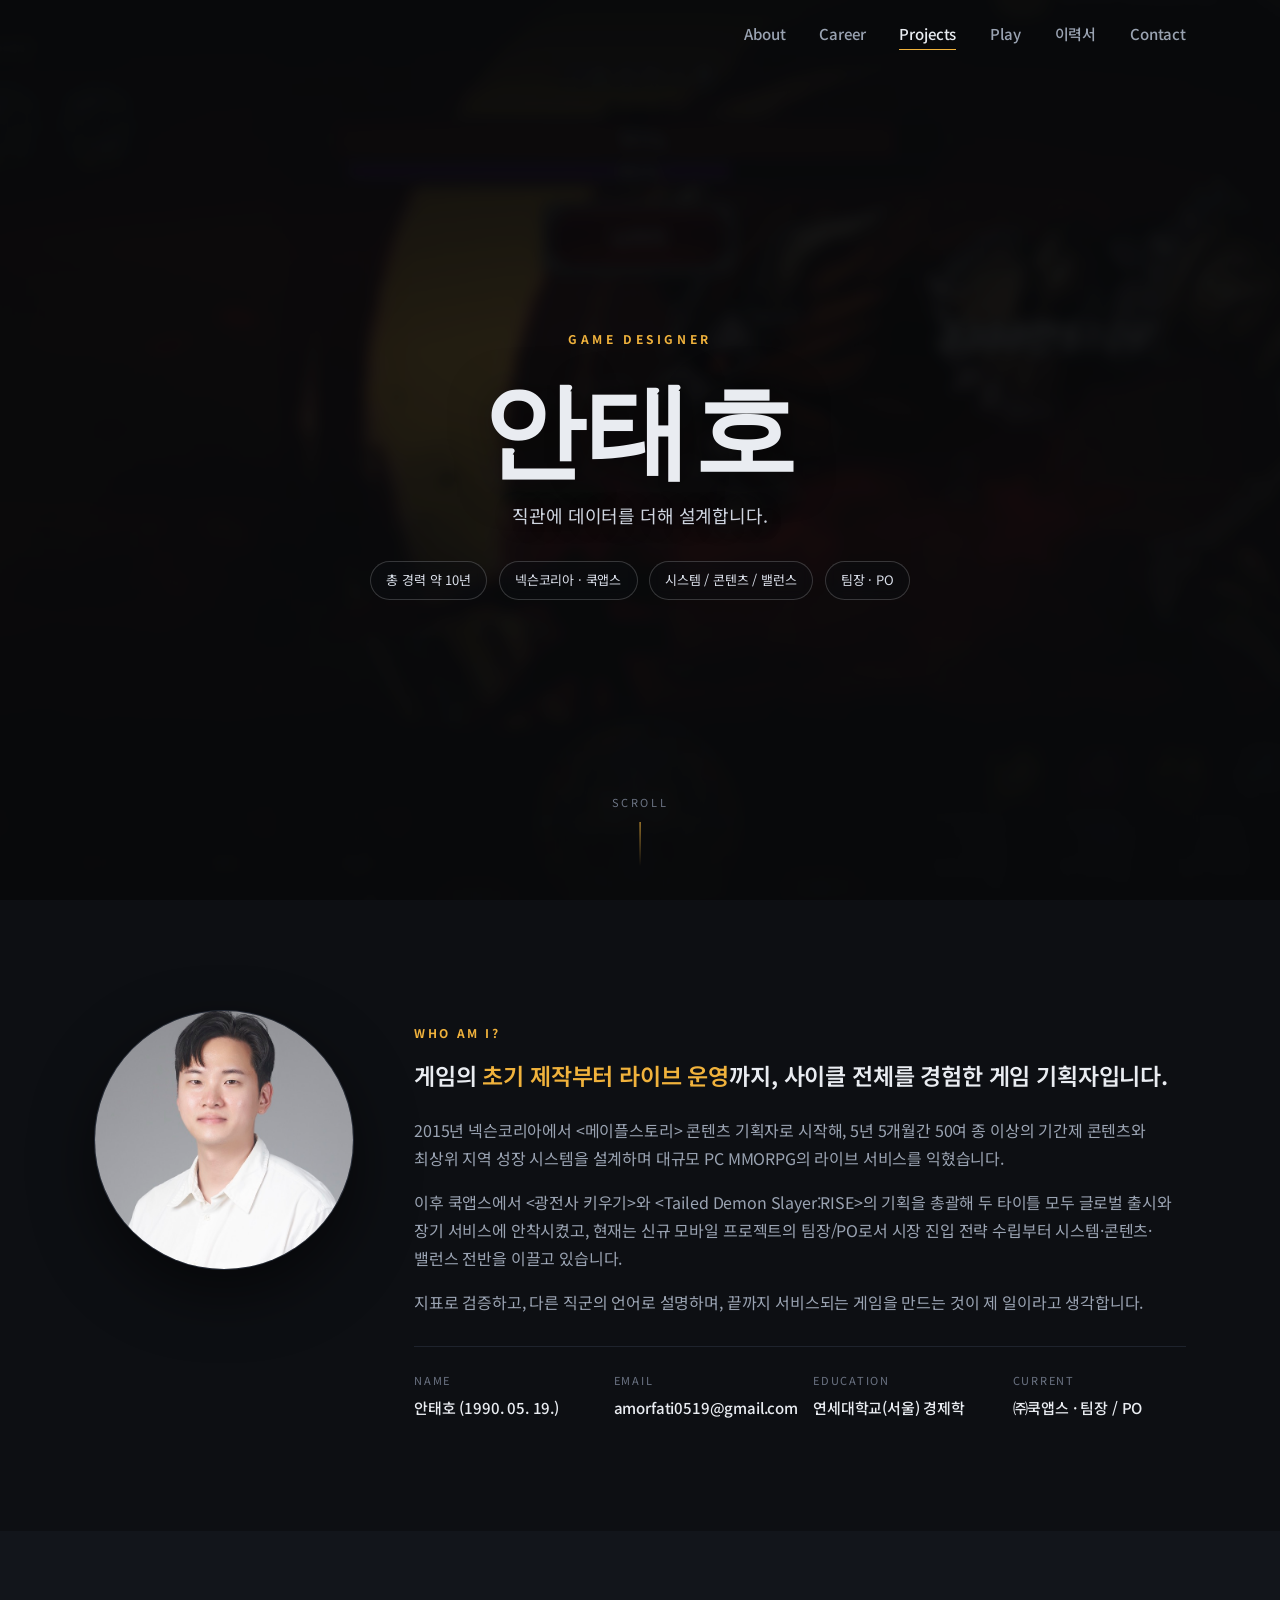
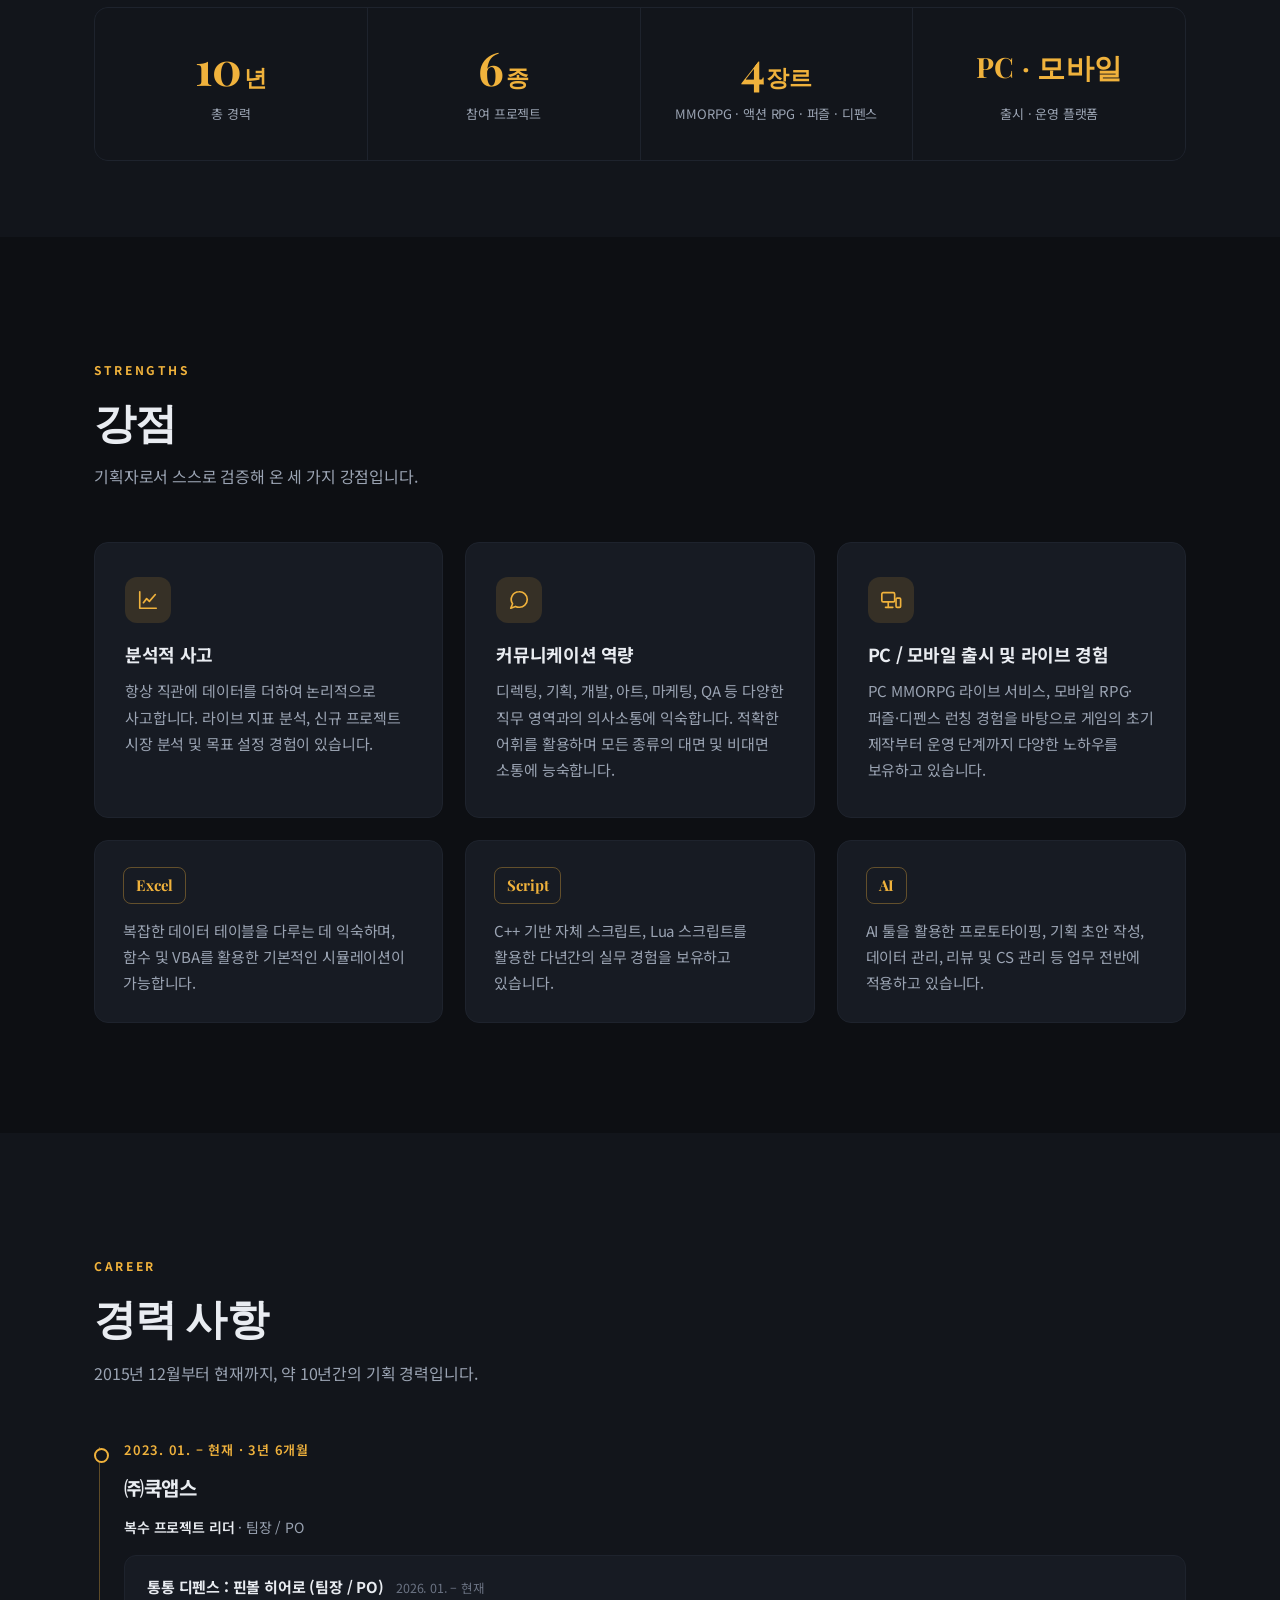
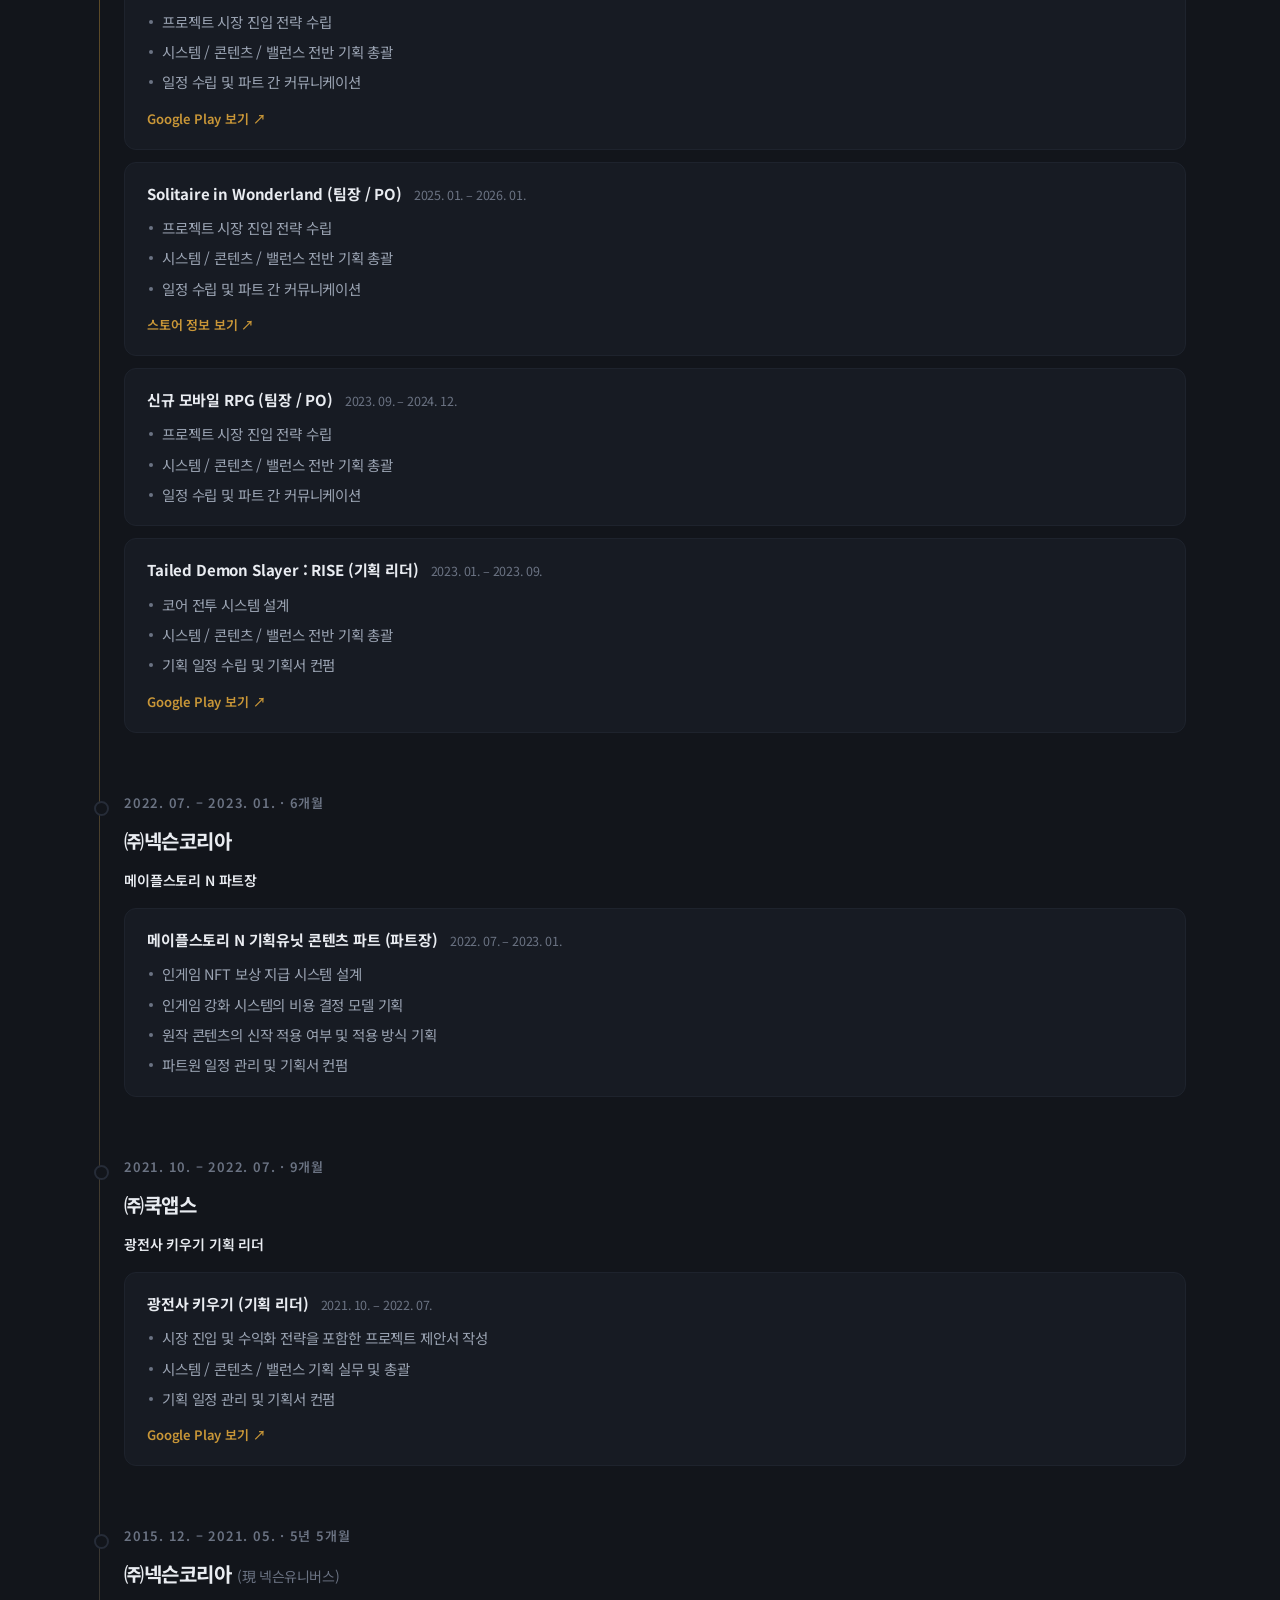
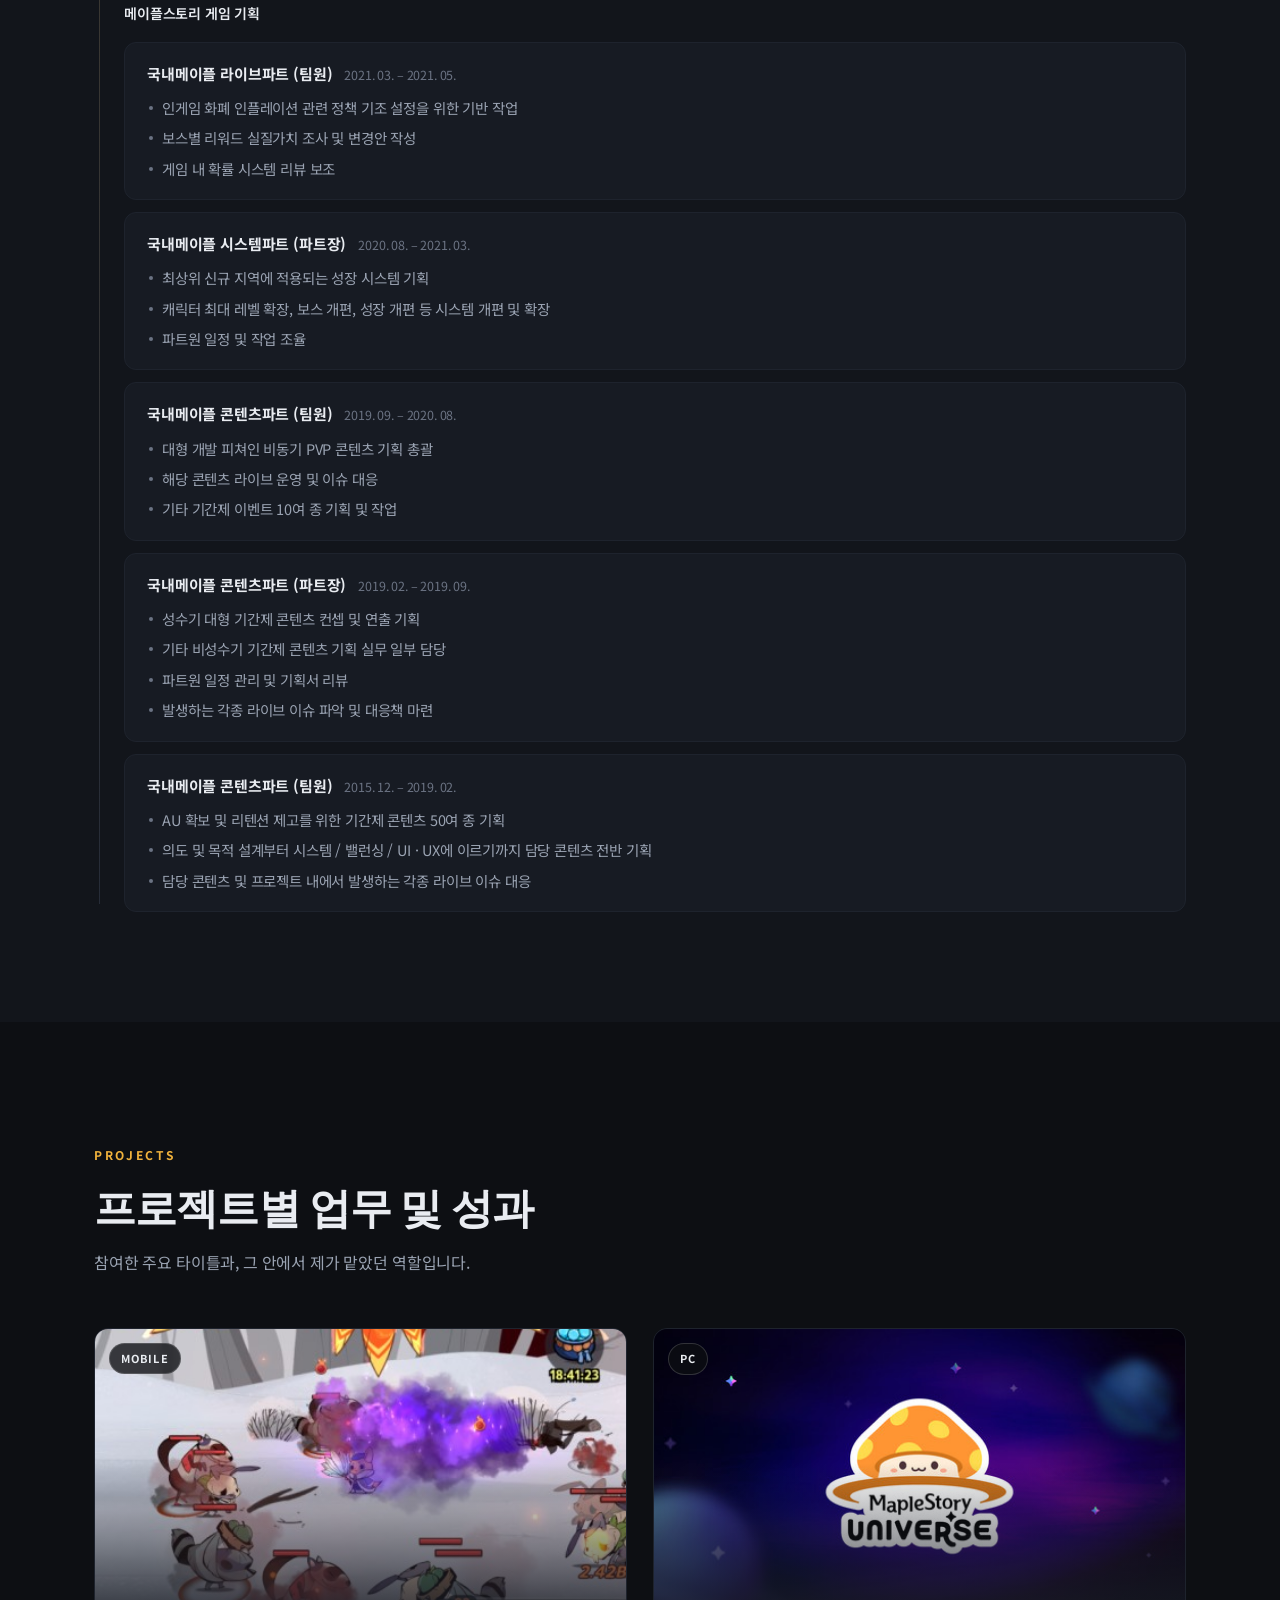
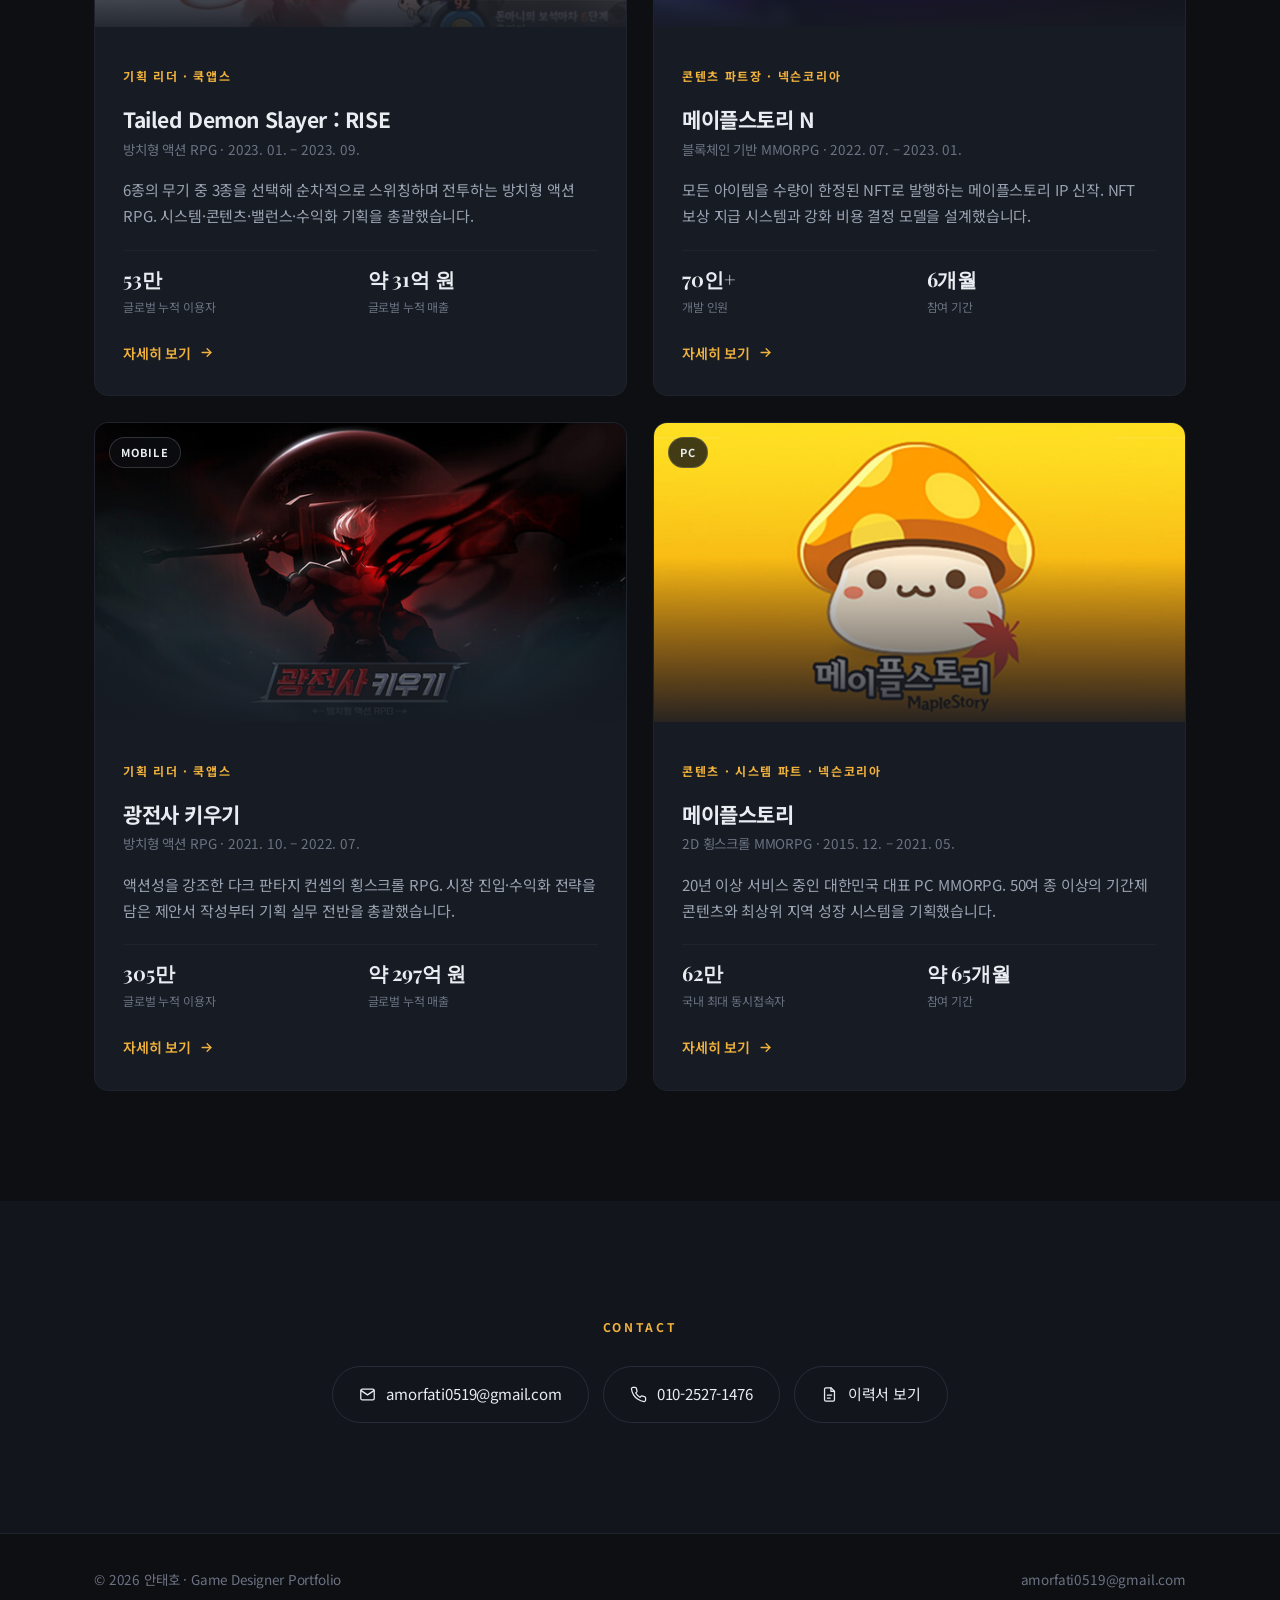
==== index.html @ 1034aa00 "Add game play history page with Steam library" ====
<!DOCTYPE html>
<html lang="ko">
<head>
<meta charset="utf-8">
<meta name="viewport" content="width=device-width, initial-scale=1">
<title>안태호 · Game Designer Portfolio</title>
<meta name="description" content="10년차 게임 기획자 안태호의 포트폴리오. PC MMORPG 라이브 서비스부터 모바일 RPG·퍼즐·디펜스 신규 개발까지, 기획 총괄과 팀 리딩 경험을 소개합니다.">
<meta property="og:title" content="안태호 · Game Designer Portfolio">
<meta property="og:description" content="10년차 게임 기획자. 메이플스토리, 광전사 키우기, Tailed Demon Slayer:RISE 등 PC·모바일 타이틀의 시스템/콘텐츠/밸런스 기획 총괄.">
<meta property="og:type" content="website">
<meta property="og:image" content="assets/img/hero.jpg">
<link rel="preconnect" href="https://fonts.googleapis.com">
<link rel="preconnect" href="https://fonts.gstatic.com" crossorigin>
<link href="https://fonts.googleapis.com/css2?family=Playfair+Display:wght@600;700&family=Noto+Sans+KR:wght@400;500;700&display=swap" rel="stylesheet">
<link rel="stylesheet" href="assets/css/style.css">
</head>
<body>

<!-- ============================================================ nav -->
<header class="nav" id="nav">
  <div class="wrap">
    <nav>
      <ul class="nav-links" id="navLinks">
        <li><a href="#about">About</a></li>
        <li><a href="#career">Career</a></li>
        <li><a href="#projects">Projects</a></li>
        <li><a href="play.html">Play</a></li>
        <li><a href="resume.html">이력서</a></li>
        <li><a href="#contact">Contact</a></li>
      </ul>
    </nav>
    <button class="nav-toggle" id="navToggle" aria-label="메뉴 열기" aria-expanded="false"><span></span></button>
  </div>
</header>

<!-- =========================================================== hero -->
<section class="hero">
  <div class="hero__bg" aria-hidden="true"></div>
  <div class="hero__inner">
    <p class="hero__role">Game Designer</p>
    <h1 class="hero__name">안태호</h1>
    <p class="hero__tag">
      직관에 데이터를 더해 설계합니다.
    </p>
    <ul class="hero__meta">
      <li>총 경력 약 10년</li>
      <li>넥슨코리아 · 쿡앱스</li>
      <li>시스템 / 콘텐츠 / 밸런스</li>
      <li>팀장 · PO</li>
    </ul>
  </div>
  <div class="hero__scroll" aria-hidden="true">Scroll</div>
</section>

<!-- ========================================================== about -->
<section class="section" id="about">
  <div class="wrap">
    <div class="about reveal">
      <div class="about__photo">
        <img src="assets/img/profile.jpg" alt="안태호 프로필 사진" width="440" height="440">
      </div>
      <div class="about__text">
        <p class="eyebrow">Who am I?</p>
        <p class="about__lead">
          게임의 <em>초기 제작부터 라이브 운영</em>까지, 사이클 전체를 경험한 게임 기획자입니다.
        </p>
        <div class="about__body">
          <p>
            2015년 넥슨코리아에서 &lt;메이플스토리&gt; 콘텐츠 기획자로 시작해, 5년 5개월간 50여 종 이상의 기간제 콘텐츠와
            최상위 지역 성장 시스템을 설계하며 대규모 PC MMORPG의 라이브 서비스를 익혔습니다.
          </p>
          <p>
            이후 쿡앱스에서 &lt;광전사 키우기&gt;와 &lt;Tailed Demon Slayer:RISE&gt;의 기획을 총괄해 두 타이틀 모두 글로벌 출시와
            장기 서비스에 안착시켰고, 현재는 신규 모바일 프로젝트의 팀장/PO로서 시장 진입 전략 수립부터
            시스템·콘텐츠·밸런스 전반을 이끌고 있습니다.
          </p>
          <p>
            지표로 검증하고, 다른 직군의 언어로 설명하며, 끝까지 서비스되는 게임을 만드는 것이 제 일이라고 생각합니다.
          </p>
        </div>
        <dl class="about__facts">
          <div>
            <dt>Name</dt>
            <dd>안태호 (1990. 05. 19.)</dd>
          </div>
          <div>
            <dt>Email</dt>
            <dd><a href="mailto:amorfati0519@gmail.com">amorfati0519@gmail.com</a></dd>
          </div>
          <div>
            <dt>Education</dt>
            <dd>연세대학교(서울) 경제학</dd>
          </div>
          <div>
            <dt>Current</dt>
            <dd>㈜쿡앱스 · 팀장 / PO</dd>
          </div>
        </dl>
      </div>
    </div>
  </div>
</section>

<!-- ========================================================== stats -->
<section class="section section--tight section--alt">
  <div class="wrap">
    <div class="stats reveal">
      <div class="stat">
        <div class="stat__num" data-count="10">10<small>년</small></div>
        <div class="stat__label">총 경력</div>
      </div>
      <div class="stat">
        <div class="stat__num" data-count="6">6<small>종</small></div>
        <div class="stat__label">참여 프로젝트</div>
      </div>
      <div class="stat">
        <div class="stat__num" data-count="4">4<small>장르</small></div>
        <div class="stat__label">MMORPG · 액션 RPG · 퍼즐 · 디펜스</div>
      </div>
      <div class="stat">
        <div class="stat__num stat__num--text">PC · 모바일</div>
        <div class="stat__label">출시 · 운영 플랫폼</div>
      </div>
    </div>
  </div>
</section>

<!-- ======================================================= strengths -->
<section class="section" id="strengths">
  <div class="wrap">
    <div class="section-head reveal">
      <p class="eyebrow">Strengths</p>
      <h2 class="section-title">강점</h2>
      <p class="section-desc">
        기획자로서 스스로 검증해 온 세 가지 강점입니다.
      </p>
    </div>

    <div class="cards reveal">
      <article class="card">
        <div class="card__icon" aria-hidden="true">
          <svg viewBox="0 0 24 24" fill="none" stroke="currentColor" stroke-width="1.8" stroke-linecap="round" stroke-linejoin="round">
            <path d="M3 3v18h18"/><path d="M7 15l3.5-4.5 3 3L20 6"/>
          </svg>
        </div>
        <h3>분석적 사고</h3>
        <p>항상 직관에 데이터를 더하여 논리적으로 사고합니다. 라이브 지표 분석, 신규 프로젝트 시장 분석 및 목표 설정 경험이 있습니다.</p>
      </article>

      <article class="card">
        <div class="card__icon" aria-hidden="true">
          <svg viewBox="0 0 24 24" fill="none" stroke="currentColor" stroke-width="1.8" stroke-linecap="round" stroke-linejoin="round">
            <path d="M21 11.5a8.4 8.4 0 0 1-9 8.4 8.5 8.5 0 0 1-3.8-.9L3 21l2-4.9A8.4 8.4 0 0 1 12 3a8.4 8.4 0 0 1 9 8.5z"/>
          </svg>
        </div>
        <h3>커뮤니케이션 역량</h3>
        <p>디렉팅, 기획, 개발, 아트, 마케팅, QA 등 다양한 직무 영역과의 의사소통에 익숙합니다. 적확한 어휘를 활용하며 모든 종류의 대면 및 비대면 소통에 능숙합니다.</p>
      </article>

      <article class="card">
        <div class="card__icon" aria-hidden="true">
          <svg viewBox="0 0 24 24" fill="none" stroke="currentColor" stroke-width="1.8" stroke-linecap="round" stroke-linejoin="round">
            <rect x="2" y="4" width="14" height="10" rx="1.5"/><path d="M6 20h8"/><path d="M9 14v6"/>
            <rect x="17.5" y="10" width="5" height="10" rx="1.2"/>
          </svg>
        </div>
        <h3>PC / 모바일 출시 및 라이브 경험</h3>
        <p>PC MMORPG 라이브 서비스, 모바일 RPG·퍼즐·디펜스 런칭 경험을 바탕으로 게임의 초기 제작부터 운영 단계까지 다양한 노하우를 보유하고 있습니다.</p>
      </article>
    </div>

    <div class="skills reveal">
      <div class="skill">
        <span class="skill__key">Excel</span>
        <p>복잡한 데이터 테이블을 다루는 데 익숙하며, 함수 및 VBA를 활용한 기본적인 시뮬레이션이 가능합니다.</p>
      </div>
      <div class="skill">
        <span class="skill__key">Script</span>
        <p>C++ 기반 자체 스크립트, Lua 스크립트를 활용한 다년간의 실무 경험을 보유하고 있습니다.</p>
      </div>
      <div class="skill">
        <span class="skill__key">AI</span>
        <p>AI 툴을 활용한 프로토타이핑, 기획 초안 작성, 데이터 관리, 리뷰 및 CS 관리 등 업무 전반에 적용하고 있습니다.</p>
      </div>
    </div>
  </div>
</section>

<!-- ========================================================= career -->
<section class="section section--alt" id="career">
  <div class="wrap">
    <div class="section-head reveal">
      <p class="eyebrow">Career</p>
      <h2 class="section-title">경력 사항</h2>
      <p class="section-desc">2015년 12월부터 현재까지, 약 10년간의 기획 경력입니다.</p>
    </div>

    <div class="timeline reveal">

      <div class="tl-item">
        <p class="tl-period">2023. 01. – 현재 · 3년 6개월</p>
        <h3 class="tl-title">㈜쿡앱스</h3>
        <p class="tl-company"><b>복수 프로젝트 리더</b> · 팀장 / PO</p>
        <ul class="tl-roles">
          <li class="tl-role">
            <div class="tl-role__head">
              <span class="tl-role__name">통통 디펜스 : 핀볼 히어로 (팀장 / PO)</span>
              <span class="tl-role__date">2026. 01. – 현재</span>
            </div>
            <ul>
              <li>프로젝트 시장 진입 전략 수립</li>
              <li>시스템 / 콘텐츠 / 밸런스 전반 기획 총괄</li>
              <li>일정 수립 및 파트 간 커뮤니케이션</li>
            </ul>
            <a class="store-link" href="https://play.google.com/store/apps/details?id=com.cookapps.bouncedefense&amp;hl=ko" target="_blank" rel="noopener">Google Play 보기 ↗</a>
          </li>
          <li class="tl-role">
            <div class="tl-role__head">
              <span class="tl-role__name">Solitaire in Wonderland (팀장 / PO)</span>
              <span class="tl-role__date">2025. 01. – 2026. 01.</span>
            </div>
            <ul>
              <li>프로젝트 시장 진입 전략 수립</li>
              <li>시스템 / 콘텐츠 / 밸런스 전반 기획 총괄</li>
              <li>일정 수립 및 파트 간 커뮤니케이션</li>
            </ul>
            <a class="store-link" href="https://www.bluestacks.com/apps/card/solitaire-in-wonderland-on-pc.html" target="_blank" rel="noopener">스토어 정보 보기 ↗</a>
          </li>
          <li class="tl-role">
            <div class="tl-role__head">
              <span class="tl-role__name">신규 모바일 RPG (팀장 / PO)</span>
              <span class="tl-role__date">2023. 09. – 2024. 12.</span>
            </div>
            <ul>
              <li>프로젝트 시장 진입 전략 수립</li>
              <li>시스템 / 콘텐츠 / 밸런스 전반 기획 총괄</li>
              <li>일정 수립 및 파트 간 커뮤니케이션</li>
            </ul>
          </li>
          <li class="tl-role">
            <div class="tl-role__head">
              <span class="tl-role__name">Tailed Demon Slayer : RISE (기획 리더)</span>
              <span class="tl-role__date">2023. 01. – 2023. 09.</span>
            </div>
            <ul>
              <li>코어 전투 시스템 설계</li>
              <li>시스템 / 콘텐츠 / 밸런스 전반 기획 총괄</li>
              <li>기획 일정 수립 및 기획서 컨펌</li>
            </ul>
            <a class="store-link" href="https://play.google.com/store/apps/details?id=com.cookapps.newdemonslayer&amp;hl=ko" target="_blank" rel="noopener">Google Play 보기 ↗</a>
          </li>
        </ul>
      </div>

      <div class="tl-item tl-item--past">
        <p class="tl-period">2022. 07. – 2023. 01. · 6개월</p>
        <h3 class="tl-title">㈜넥슨코리아</h3>
        <p class="tl-company"><b>메이플스토리 N 파트장</b></p>
        <ul class="tl-roles">
          <li class="tl-role">
            <div class="tl-role__head">
              <span class="tl-role__name">메이플스토리 N 기획유닛 콘텐츠 파트 (파트장)</span>
              <span class="tl-role__date">2022. 07. – 2023. 01.</span>
            </div>
            <ul>
              <li>인게임 NFT 보상 지급 시스템 설계</li>
              <li>인게임 강화 시스템의 비용 결정 모델 기획</li>
              <li>원작 콘텐츠의 신작 적용 여부 및 적용 방식 기획</li>
              <li>파트원 일정 관리 및 기획서 컨펌</li>
            </ul>
          </li>
        </ul>
      </div>

      <div class="tl-item tl-item--past">
        <p class="tl-period">2021. 10. – 2022. 07. · 9개월</p>
        <h3 class="tl-title">㈜쿡앱스</h3>
        <p class="tl-company"><b>광전사 키우기 기획 리더</b></p>
        <ul class="tl-roles">
          <li class="tl-role">
            <div class="tl-role__head">
              <span class="tl-role__name">광전사 키우기 (기획 리더)</span>
              <span class="tl-role__date">2021. 10. – 2022. 07.</span>
            </div>
            <ul>
              <li>시장 진입 및 수익화 전략을 포함한 프로젝트 제안서 작성</li>
              <li>시스템 / 콘텐츠 / 밸런스 기획 실무 및 총괄</li>
              <li>기획 일정 관리 및 기획서 컨펌</li>
            </ul>
            <a class="store-link" href="https://play.google.com/store/apps/details?id=com.cookapps.berserkidle&amp;hl=ko" target="_blank" rel="noopener">Google Play 보기 ↗</a>
          </li>
        </ul>
      </div>

      <div class="tl-item tl-item--past">
        <p class="tl-period">2015. 12. – 2021. 05. · 5년 5개월</p>
        <h3 class="tl-title">㈜넥슨코리아 <span style="font-size:14px;color:var(--text-mute);font-weight:400;">(現 넥슨유니버스)</span></h3>
        <p class="tl-company"><b>메이플스토리 게임 기획</b></p>
        <ul class="tl-roles">
          <li class="tl-role">
            <div class="tl-role__head">
              <span class="tl-role__name">국내메이플 라이브파트 (팀원)</span>
              <span class="tl-role__date">2021. 03. – 2021. 05.</span>
            </div>
            <ul>
              <li>인게임 화폐 인플레이션 관련 정책 기조 설정을 위한 기반 작업</li>
              <li>보스별 리워드 실질가치 조사 및 변경안 작성</li>
              <li>게임 내 확률 시스템 리뷰 보조</li>
            </ul>
          </li>
          <li class="tl-role">
            <div class="tl-role__head">
              <span class="tl-role__name">국내메이플 시스템파트 (파트장)</span>
              <span class="tl-role__date">2020. 08. – 2021. 03.</span>
            </div>
            <ul>
              <li>최상위 신규 지역에 적용되는 성장 시스템 기획</li>
              <li>캐릭터 최대 레벨 확장, 보스 개편, 성장 개편 등 시스템 개편 및 확장</li>
              <li>파트원 일정 및 작업 조율</li>
            </ul>
          </li>
          <li class="tl-role">
            <div class="tl-role__head">
              <span class="tl-role__name">국내메이플 콘텐츠파트 (팀원)</span>
              <span class="tl-role__date">2019. 09. – 2020. 08.</span>
            </div>
            <ul>
              <li>대형 개발 피쳐인 비동기 PVP 콘텐츠 기획 총괄</li>
              <li>해당 콘텐츠 라이브 운영 및 이슈 대응</li>
              <li>기타 기간제 이벤트 10여 종 기획 및 작업</li>
            </ul>
          </li>
          <li class="tl-role">
            <div class="tl-role__head">
              <span class="tl-role__name">국내메이플 콘텐츠파트 (파트장)</span>
              <span class="tl-role__date">2019. 02. – 2019. 09.</span>
            </div>
            <ul>
              <li>성수기 대형 기간제 콘텐츠 컨셉 및 연출 기획</li>
              <li>기타 비성수기 기간제 콘텐츠 기획 실무 일부 담당</li>
              <li>파트원 일정 관리 및 기획서 리뷰</li>
              <li>발생하는 각종 라이브 이슈 파악 및 대응책 마련</li>
            </ul>
          </li>
          <li class="tl-role">
            <div class="tl-role__head">
              <span class="tl-role__name">국내메이플 콘텐츠파트 (팀원)</span>
              <span class="tl-role__date">2015. 12. – 2019. 02.</span>
            </div>
            <ul>
              <li>AU 확보 및 리텐션 제고를 위한 기간제 콘텐츠 50여 종 기획</li>
              <li>의도 및 목적 설계부터 시스템 / 밸런싱 / UI · UX에 이르기까지 담당 콘텐츠 전반 기획</li>
              <li>담당 콘텐츠 및 프로젝트 내에서 발생하는 각종 라이브 이슈 대응</li>
            </ul>
          </li>
        </ul>
      </div>

    </div>
  </div>
</section>

<!-- ======================================================= projects -->
<section class="section" id="projects">
  <div class="wrap">
    <div class="section-head reveal">
      <p class="eyebrow">Projects</p>
      <h2 class="section-title">프로젝트별 업무 및 성과</h2>
      <p class="section-desc">참여한 주요 타이틀과, 그 안에서 제가 맡았던 역할입니다.</p>
    </div>

    <div class="proj-grid reveal">

      <a class="proj" href="projects.html#tds">
        <div class="proj__media">
          <span class="proj__badge">Mobile</span>
          <img src="assets/img/tds-play.jpg" alt="Tailed Demon Slayer:RISE 인게임 화면" loading="lazy">
        </div>
        <div class="proj__body">
          <p class="proj__role">기획 리더 · 쿡앱스</p>
          <h3 class="proj__title">Tailed Demon Slayer : RISE</h3>
          <p class="proj__sub">방치형 액션 RPG · 2023. 01. – 2023. 09.</p>
          <p class="proj__desc">6종의 무기 중 3종을 선택해 순차적으로 스위칭하며 전투하는 방치형 액션 RPG. 시스템·콘텐츠·밸런스·수익화 기획을 총괄했습니다.</p>
          <ul class="proj__kpis">
            <li><strong>53만</strong><span>글로벌 누적 이용자</span></li>
            <li><strong>약 31억 원</strong><span>글로벌 누적 매출</span></li>
          </ul>
          <span class="link-arrow">자세히 보기
            <svg viewBox="0 0 24 24" fill="none" stroke="currentColor" stroke-width="2.2" stroke-linecap="round" stroke-linejoin="round"><path d="M5 12h14"/><path d="M13 6l6 6-6 6"/></svg>
          </span>
        </div>
      </a>

      <a class="proj" href="projects.html#maplen">
        <div class="proj__media">
          <span class="proj__badge">PC</span>
          <img src="assets/img/maplen-cover.jpg" alt="메이플스토리 유니버스 키 비주얼" loading="lazy">
        </div>
        <div class="proj__body">
          <p class="proj__role">콘텐츠 파트장 · 넥슨코리아</p>
          <h3 class="proj__title">메이플스토리 N</h3>
          <p class="proj__sub">블록체인 기반 MMORPG · 2022. 07. – 2023. 01.</p>
          <p class="proj__desc">모든 아이템을 수량이 한정된 NFT로 발행하는 메이플스토리 IP 신작. NFT 보상 지급 시스템과 강화 비용 결정 모델을 설계했습니다.</p>
          <ul class="proj__kpis">
            <li><strong>70인+</strong><span>개발 인원</span></li>
            <li><strong>6개월</strong><span>참여 기간</span></li>
          </ul>
          <span class="link-arrow">자세히 보기
            <svg viewBox="0 0 24 24" fill="none" stroke="currentColor" stroke-width="2.2" stroke-linecap="round" stroke-linejoin="round"><path d="M5 12h14"/><path d="M13 6l6 6-6 6"/></svg>
          </span>
        </div>
      </a>

      <a class="proj" href="projects.html#berserker">
        <div class="proj__media">
          <span class="proj__badge">Mobile</span>
          <img src="assets/img/berserker-cover.jpg" alt="광전사 키우기 키 아트" loading="lazy">
        </div>
        <div class="proj__body">
          <p class="proj__role">기획 리더 · 쿡앱스</p>
          <h3 class="proj__title">광전사 키우기</h3>
          <p class="proj__sub">방치형 액션 RPG · 2021. 10. – 2022. 07.</p>
          <p class="proj__desc">액션성을 강조한 다크 판타지 컨셉의 횡스크롤 RPG. 시장 진입·수익화 전략을 담은 제안서 작성부터 기획 실무 전반을 총괄했습니다.</p>
          <ul class="proj__kpis">
            <li><strong>305만</strong><span>글로벌 누적 이용자</span></li>
            <li><strong>약 297억 원</strong><span>글로벌 누적 매출</span></li>
          </ul>
          <span class="link-arrow">자세히 보기
            <svg viewBox="0 0 24 24" fill="none" stroke="currentColor" stroke-width="2.2" stroke-linecap="round" stroke-linejoin="round"><path d="M5 12h14"/><path d="M13 6l6 6-6 6"/></svg>
          </span>
        </div>
      </a>

      <a class="proj" href="projects.html#maple">
        <div class="proj__media">
          <span class="proj__badge">PC</span>
          <img src="assets/img/maple-cover.jpg" alt="메이플스토리 키 비주얼" loading="lazy">
        </div>
        <div class="proj__body">
          <p class="proj__role">콘텐츠 · 시스템 파트 · 넥슨코리아</p>
          <h3 class="proj__title">메이플스토리</h3>
          <p class="proj__sub">2D 횡스크롤 MMORPG · 2015. 12. – 2021. 05.</p>
          <p class="proj__desc">20년 이상 서비스 중인 대한민국 대표 PC MMORPG. 50여 종 이상의 기간제 콘텐츠와 최상위 지역 성장 시스템을 기획했습니다.</p>
          <ul class="proj__kpis">
            <li><strong>62만</strong><span>국내 최대 동시접속자</span></li>
            <li><strong>약 65개월</strong><span>참여 기간</span></li>
          </ul>
          <span class="link-arrow">자세히 보기
            <svg viewBox="0 0 24 24" fill="none" stroke="currentColor" stroke-width="2.2" stroke-linecap="round" stroke-linejoin="round"><path d="M5 12h14"/><path d="M13 6l6 6-6 6"/></svg>
          </span>
        </div>
      </a>

    </div>
  </div>
</section>

<!-- ======================================================== contact -->
<section class="section section--alt" id="contact">
  <div class="wrap">
    <div class="contact reveal">
      <h2 class="eyebrow contact__eyebrow">Contact</h2>
      <ul class="contact__list">
        <li>
          <a href="mailto:amorfati0519@gmail.com">
            <svg viewBox="0 0 24 24" fill="none" stroke="currentColor" stroke-width="1.8" stroke-linecap="round" stroke-linejoin="round"><rect x="2.5" y="4.5" width="19" height="15" rx="2"/><path d="M3 6.5l9 6 9-6"/></svg>
            amorfati0519@gmail.com
          </a>
        </li>
        <li>
          <a href="tel:+821025271476">
            <svg viewBox="0 0 24 24" fill="none" stroke="currentColor" stroke-width="1.8" stroke-linecap="round" stroke-linejoin="round"><path d="M22 16.9v3a2 2 0 0 1-2.2 2 19.8 19.8 0 0 1-8.6-3.1 19.5 19.5 0 0 1-6-6A19.8 19.8 0 0 1 2.1 4.2 2 2 0 0 1 4.1 2h3a2 2 0 0 1 2 1.7c.1 1 .4 2 .7 2.9a2 2 0 0 1-.5 2.1L8.1 9.9a16 16 0 0 0 6 6l1.2-1.2a2 2 0 0 1 2.1-.5c.9.3 1.9.6 2.9.7a2 2 0 0 1 1.7 2z"/></svg>
            010-2527-1476
          </a>
        </li>
        <li>
          <a href="resume.html">
            <svg viewBox="0 0 24 24" fill="none" stroke="currentColor" stroke-width="1.8" stroke-linecap="round" stroke-linejoin="round"><path d="M14 2.5H7a2 2 0 0 0-2 2v15a2 2 0 0 0 2 2h10a2 2 0 0 0 2-2v-12z"/><path d="M14 2.5v5h5"/><path d="M9 13h6M9 17h4"/></svg>
            이력서 보기
          </a>
        </li>
      </ul>
    </div>
  </div>
</section>

<footer class="footer">
  <div class="wrap">
    <span>© 2026 안태호 · Game Designer Portfolio</span>
    <span><a href="mailto:amorfati0519@gmail.com">amorfati0519@gmail.com</a></span>
  </div>
</footer>

<script src="assets/js/main.js"></script>
</body>
</html>
---- assets/css/style.css ----
/* ==========================================================================
   안태호 · Game Designer Portfolio
   ========================================================================== */

:root {
  --bg:        #0d0f13;
  --bg-alt:    #12151b;
  --surface:   #171b23;
  --surface-2: #1d222c;
  --line:      #262c38;
  --line-soft: #1e232d;

  --text:      #e9ecf1;
  --text-dim:  #9aa3b2;
  --text-mute: #6b7383;

  --accent:      #f0b23c;
  --accent-soft: rgba(240, 178, 60, 0.14);
  --accent-line: rgba(240, 178, 60, 0.35);

  --nav-h: 68px;
  --maxw: 1140px;
  --radius: 14px;

  --serif: 'Playfair Display', 'Noto Serif KR', Georgia, serif;
  --sans: 'Pretendard', 'Noto Sans KR', -apple-system, BlinkMacSystemFont,
          'Apple SD Gothic Neo', 'Segoe UI', Roboto, sans-serif;
}

* { box-sizing: border-box; }

html {
  scroll-behavior: smooth;
  scroll-padding-top: var(--nav-h);
  -webkit-text-size-adjust: 100%;
}

body {
  margin: 0;
  background: var(--bg);
  color: var(--text);
  font-family: var(--sans);
  font-size: 16px;
  line-height: 1.75;
  letter-spacing: -0.01em;
  -webkit-font-smoothing: antialiased;
  word-break: keep-all;
}

img { max-width: 100%; display: block; }
a { color: inherit; text-decoration: none; }

h1, h2, h3, h4 { margin: 0; line-height: 1.3; letter-spacing: -0.02em; }

::selection { background: var(--accent); color: #10131a; }

/* --------------------------------------------------------- layout helpers */

.wrap {
  width: 100%;
  max-width: var(--maxw);
  margin: 0 auto;
  padding: 0 24px;
}

.section { padding: 110px 0; }
.section--alt { background: var(--bg-alt); }
.section--tight { padding: 76px 0; }

.section-head { margin-bottom: 52px; }
.section-head--center { text-align: center; }

.eyebrow {
  display: inline-block;
  font-size: 12px;
  font-weight: 700;
  letter-spacing: 0.22em;
  text-transform: uppercase;
  color: var(--accent);
  margin-bottom: 14px;
}

.section-title {
  font-family: var(--serif);
  font-size: clamp(28px, 4.2vw, 42px);
  font-weight: 700;
}

.section-desc {
  margin: 14px 0 0;
  color: var(--text-dim);
  max-width: 62ch;
}
.section-head--center .section-desc { margin-inline: auto; }

/* ------------------------------------------------------------------- nav */

.nav {
  position: fixed;
  inset: 0 0 auto 0;
  height: var(--nav-h);
  z-index: 100;
  display: flex;
  align-items: center;
  transition: background 0.35s ease, border-color 0.35s ease, backdrop-filter 0.35s;
  border-bottom: 1px solid transparent;
}
.nav.is-solid {
  background: rgba(13, 15, 19, 0.88);
  backdrop-filter: saturate(160%) blur(14px);
  -webkit-backdrop-filter: saturate(160%) blur(14px);
  border-bottom-color: var(--line-soft);
}

.nav .wrap {
  display: flex;
  align-items: center;
  justify-content: flex-end;
  gap: 20px;
}

.nav-links {
  display: flex;
  align-items: center;
  gap: 34px;
  list-style: none;
  margin: 0;
  padding: 0;
}
.nav-links a {
  position: relative;
  font-size: 15px;
  font-weight: 500;
  color: var(--text-dim);
  padding: 6px 0;
  transition: color 0.2s ease;
}
.nav-links a::after {
  content: '';
  position: absolute;
  left: 0; right: 0; bottom: 0;
  height: 1.5px;
  background: var(--accent);
  transform: scaleX(0);
  transform-origin: left;
  transition: transform 0.25s ease;
}
.nav-links a:hover,
.nav-links a.is-active { color: var(--text); }
.nav-links a:hover::after,
.nav-links a.is-active::after { transform: scaleX(1); }

.nav-toggle {
  display: none;
  width: 42px; height: 42px;
  background: none;
  border: 1px solid var(--line);
  border-radius: 10px;
  color: var(--text);
  cursor: pointer;
  padding: 0;
  align-items: center;
  justify-content: center;
}
.nav-toggle span {
  display: block;
  width: 18px; height: 1.5px;
  background: currentColor;
  position: relative;
}
.nav-toggle span::before,
.nav-toggle span::after {
  content: '';
  position: absolute;
  left: 0;
  width: 18px; height: 1.5px;
  background: currentColor;
}
.nav-toggle span::before { top: -6px; }
.nav-toggle span::after  { top:  6px; }

/* ------------------------------------------------------------------ hero */

.hero {
  position: relative;
  min-height: 100svh;
  display: grid;
  place-items: center;
  text-align: center;
  overflow: hidden;
  padding: calc(var(--nav-h) + 40px) 24px 80px;
}
.hero__bg {
  position: absolute;
  inset: 0;
  background: url('../img/hero.jpg') center 45% / cover no-repeat;
  transform: scale(1.12);
  filter: blur(6px) saturate(0.7) brightness(0.62);
}
.hero__bg::after {
  content: '';
  position: absolute;
  inset: 0;
  background:
    radial-gradient(120% 92% at 50% 46%, rgba(13,15,19,0.58) 0%, rgba(13,15,19,0.92) 60%, var(--bg) 100%),
    linear-gradient(180deg, rgba(13,15,19,0.86) 0%, rgba(13,15,19,0.45) 40%, var(--bg) 100%);
}

.hero__inner { position: relative; z-index: 2; }

.hero__role {
  font-size: 12px;
  font-weight: 700;
  letter-spacing: 0.3em;
  text-transform: uppercase;
  color: var(--accent);
  margin: 0 0 20px;
}
.hero__name {
  font-family: var(--serif);
  font-size: clamp(52px, 11vw, 104px);
  font-weight: 700;
  letter-spacing: 0.02em;
  line-height: 1.05;
  margin: 0;
  text-shadow: 0 4px 40px rgba(0,0,0,0.55);
}
.hero__tag {
  margin: 22px auto 0;
  max-width: 46ch;
  color: #cfd5e0;
  font-size: clamp(15px, 2vw, 18px);
  text-shadow: 0 2px 18px rgba(0,0,0,0.6);
}
.hero__meta {
  margin: 30px 0 0;
  display: flex;
  flex-wrap: wrap;
  justify-content: center;
  gap: 10px 12px;
  list-style: none;
  padding: 0;
}
.hero__meta li {
  font-size: 13px;
  color: #dbe0ea;
  padding: 7px 15px;
  border: 1px solid rgba(255,255,255,0.18);
  border-radius: 999px;
  background: rgba(13,15,19,0.42);
  backdrop-filter: blur(6px);
}

.hero__scroll {
  position: absolute;
  bottom: 34px;
  left: 50%;
  transform: translateX(-50%);
  z-index: 2;
  font-size: 11px;
  letter-spacing: 0.24em;
  text-transform: uppercase;
  color: var(--text-mute);
  display: flex;
  flex-direction: column;
  align-items: center;
  gap: 10px;
}
.hero__scroll::after {
  content: '';
  width: 1px; height: 44px;
  background: linear-gradient(var(--accent), transparent);
  animation: scrollPulse 2.2s ease-in-out infinite;
}
@keyframes scrollPulse {
  0%, 100% { opacity: 0.25; transform: scaleY(0.6); transform-origin: top; }
  50%      { opacity: 1;    transform: scaleY(1);   transform-origin: top; }
}

/* --------------------------------------------------------- page header */

.pagehead {
  position: relative;
  padding: calc(var(--nav-h) + 96px) 0 76px;
  background: var(--bg-alt);
  border-bottom: 1px solid var(--line-soft);
  overflow: hidden;
}
.pagehead::before {
  content: '';
  position: absolute;
  inset: -40% 0 auto 0;
  height: 80%;
  background: radial-gradient(50% 60% at 50% 50%, var(--accent-soft), transparent 70%);
  pointer-events: none;
}
.pagehead .wrap { position: relative; }
.pagehead h1 {
  font-family: var(--serif);
  font-size: clamp(34px, 5.6vw, 56px);
}
.pagehead p {
  margin: 16px 0 0;
  color: var(--text-dim);
  max-width: 60ch;
}

/* ------------------------------------------------------------- about */

.about {
  display: grid;
  grid-template-columns: 260px 1fr;
  gap: 60px;
  align-items: start;
}
.about__photo {
  position: relative;
  border-radius: 50%;
  overflow: hidden;
  aspect-ratio: 1;
  border: 1px solid var(--line);
  box-shadow: 0 24px 60px rgba(0,0,0,0.5);
}
.about__photo img {
  width: 100%; height: 100%;
  object-fit: cover;
  object-position: center 22%;
}
.about__lead {
  font-size: clamp(19px, 2.4vw, 23px);
  font-weight: 600;
  line-height: 1.62;
  margin: 0 0 22px;
}
.about__lead em {
  font-style: normal;
  color: var(--accent);
}
.about__body p {
  color: var(--text-dim);
  margin: 0 0 16px;
}
.about__body p:last-child { margin-bottom: 0; }

.about__facts {
  margin: 30px 0 0;
  padding: 24px 0 0;
  border-top: 1px solid var(--line-soft);
  display: grid;
  grid-template-columns: repeat(auto-fit, minmax(150px, 1fr));
  gap: 18px 26px;
  list-style: none;
}
.about__facts dt {
  font-size: 11px;
  letter-spacing: 0.16em;
  text-transform: uppercase;
  color: var(--text-mute);
  margin-bottom: 4px;
}
.about__facts dd { margin: 0; font-size: 15px; font-weight: 500; }
.about__facts dd a:hover { color: var(--accent); }

/* -------------------------------------------------------------- stats */

.stats {
  display: grid;
  grid-template-columns: repeat(4, 1fr);
  gap: 1px;
  background: var(--line-soft);
  border: 1px solid var(--line-soft);
  border-radius: var(--radius);
  overflow: hidden;
}
.stat {
  background: var(--bg);
  padding: 34px 26px;
  text-align: center;
  display: flex;
  flex-direction: column;
  justify-content: center;
}
.section--alt .stat { background: var(--bg-alt); }
.stat__num {
  font-family: var(--serif);
  font-size: clamp(32px, 4.4vw, 46px);
  font-weight: 700;
  color: var(--accent);
  line-height: 1.1;
  /* 숫자와 텍스트형 지표의 행 높이를 통일해 4개 카드의 라벨을 같은 선에 맞춘다 */
  min-height: clamp(36px, 4.84vw, 51px);
}
.stat__num small { font-size: 0.5em; font-weight: 600; margin-left: 2px; }
.stat__num--text {
  font-size: clamp(21px, 2.5vw, 28px);
  letter-spacing: 0.01em;
  display: flex;
  align-items: center;
  justify-content: center;
}
.stat__label {
  margin-top: 10px;
  font-size: 13px;
  color: var(--text-dim);
}

/* ------------------------------------------------------------ strengths */

.cards {
  display: grid;
  grid-template-columns: repeat(auto-fit, minmax(280px, 1fr));
  gap: 22px;
}
.card {
  background: var(--surface);
  border: 1px solid var(--line-soft);
  border-radius: var(--radius);
  padding: 34px 30px;
  transition: border-color 0.25s ease, transform 0.25s ease;
}
.card:hover { border-color: var(--line); transform: translateY(-3px); }
.card__icon {
  width: 46px; height: 46px;
  display: grid;
  place-items: center;
  border-radius: 12px;
  background: var(--accent-soft);
  color: var(--accent);
  margin-bottom: 20px;
}
.card__icon svg { width: 22px; height: 22px; }
.card h3 { font-size: 18px; margin-bottom: 12px; }
.card p { margin: 0; color: var(--text-dim); font-size: 15px; }

/* ---------------------------------------------------------------- skills */

.skills {
  margin-top: 22px;
  display: grid;
  grid-template-columns: repeat(auto-fit, minmax(300px, 1fr));
  gap: 22px;
}
.skill {
  display: flex;
  flex-direction: column;
  gap: 14px;
  align-items: flex-start;
  background: var(--surface);
  border: 1px solid var(--line-soft);
  border-radius: var(--radius);
  padding: 26px 28px;
}
.skill__key {
  font-family: var(--serif);
  font-size: 15px;
  font-weight: 700;
  color: var(--accent);
  border: 1px solid var(--accent-line);
  border-radius: 8px;
  padding: 4px 12px;
  white-space: nowrap;
  flex-shrink: 0;
}
.skill p { margin: 0; font-size: 15px; color: var(--text-dim); }

/* -------------------------------------------------------------- timeline */

.timeline {
  position: relative;
  padding-left: 30px;
}
.timeline::before {
  content: '';
  position: absolute;
  left: 5px; top: 8px; bottom: 8px;
  width: 1px;
  background: linear-gradient(var(--accent-line), var(--line));
}
.tl-item { position: relative; padding-bottom: 46px; }
.tl-item:last-child { padding-bottom: 0; }
.tl-item::before {
  content: '';
  position: absolute;
  left: -30px; top: 9px;
  width: 11px; height: 11px;
  border-radius: 50%;
  background: var(--bg);
  border: 2px solid var(--accent);
}
.section--alt .tl-item::before { background: var(--bg-alt); }
.tl-item--past::before { border-color: var(--line); }

.tl-period {
  font-size: 13px;
  letter-spacing: 0.06em;
  color: var(--accent);
  font-weight: 600;
}
.tl-item--past .tl-period { color: var(--text-mute); }
.tl-title {
  font-size: 20px;
  margin: 6px 0 2px;
}
.tl-company {
  font-size: 14px;
  color: var(--text-dim);
  margin-bottom: 16px;
}
.tl-company b { color: var(--text); font-weight: 600; }

.tl-roles {
  list-style: none;
  margin: 0;
  padding: 0;
  display: grid;
  gap: 12px;
}
.tl-role {
  background: var(--surface);
  border: 1px solid var(--line-soft);
  border-radius: 12px;
  padding: 18px 22px;
}
.tl-role__head {
  display: flex;
  flex-wrap: wrap;
  align-items: baseline;
  gap: 6px 12px;
  margin-bottom: 8px;
}
.tl-role__name { font-size: 15px; font-weight: 700; }
.tl-role__date { font-size: 12.5px; color: var(--text-mute); }
.tl-role ul {
  margin: 0;
  padding: 0;
  list-style: none;
  display: grid;
  gap: 5px;
}
.tl-role li {
  position: relative;
  padding-left: 15px;
  font-size: 14.5px;
  color: var(--text-dim);
}
.tl-role li::before {
  content: '';
  position: absolute;
  left: 2px; top: 11px;
  width: 4px; height: 4px;
  border-radius: 50%;
  background: var(--text-mute);
}

.store-link {
  display: inline-block;
  margin-top: 13px;
  font-size: 13px;
  font-weight: 600;
  color: var(--accent);
  opacity: 0.82;
  transition: opacity 0.2s ease;
}
.store-link:hover { opacity: 1; text-decoration: underline; }
.store-link--pd { margin-top: 20px; font-size: 14px; }

/* -------------------------------------------------------------- projects */

.proj-grid {
  display: grid;
  grid-template-columns: repeat(auto-fit, minmax(420px, 1fr));
  gap: 26px;
}
.proj {
  display: flex;
  flex-direction: column;
  background: var(--surface);
  border: 1px solid var(--line-soft);
  border-radius: var(--radius);
  overflow: hidden;
  transition: transform 0.3s ease, border-color 0.3s ease, box-shadow 0.3s ease;
}
.proj:hover {
  transform: translateY(-5px);
  border-color: var(--accent-line);
  box-shadow: 0 22px 50px rgba(0,0,0,0.45);
}
.proj__media {
  position: relative;
  aspect-ratio: 16 / 9;
  overflow: hidden;
  background: #0a0c10;
}
.proj__media img {
  width: 100%; height: 100%;
  object-fit: cover;
  transition: transform 0.6s cubic-bezier(0.2, 0.7, 0.2, 1);
}
.proj:hover .proj__media img { transform: scale(1.06); }
.proj__media::after {
  content: '';
  position: absolute;
  inset: 0;
  background: linear-gradient(180deg, transparent 45%, rgba(23,27,35,0.92) 100%);
}
.proj__badge {
  position: absolute;
  top: 14px; left: 14px;
  z-index: 2;
  font-size: 11px;
  font-weight: 700;
  letter-spacing: 0.1em;
  text-transform: uppercase;
  padding: 5px 11px;
  border-radius: 999px;
  background: rgba(13,15,19,0.78);
  border: 1px solid rgba(255,255,255,0.16);
  backdrop-filter: blur(6px);
}
.proj__body { padding: 26px 28px 30px; flex: 1; display: flex; flex-direction: column; }
.proj__role {
  font-size: 12px;
  font-weight: 700;
  letter-spacing: 0.14em;
  text-transform: uppercase;
  color: var(--accent);
}
.proj__title { font-size: 21px; margin: 8px 0 4px; }
.proj__sub { font-size: 13.5px; color: var(--text-mute); margin: 0 0 16px; }
.proj__desc { font-size: 15px; color: var(--text-dim); margin: 0 0 20px; flex: 1; }
.proj__kpis {
  list-style: none;
  margin: 0 0 22px;
  padding: 16px 0 0;
  border-top: 1px solid var(--line-soft);
  display: grid;
  grid-template-columns: 1fr 1fr;
  gap: 14px;
}
.proj__kpis strong {
  display: block;
  font-family: var(--serif);
  font-size: 20px;
  color: var(--text);
  line-height: 1.2;
}
.proj__kpis span { font-size: 12px; color: var(--text-mute); }

.link-arrow {
  display: inline-flex;
  align-items: center;
  gap: 8px;
  font-size: 14px;
  font-weight: 600;
  color: var(--accent);
  align-self: flex-start;
}
.link-arrow svg { width: 15px; height: 15px; transition: transform 0.25s ease; }
.proj:hover .link-arrow svg,
.link-arrow:hover svg { transform: translateX(4px); }

/* --------------------------------------------------- project detail page */

.pd {
  padding: 96px 0;
  border-bottom: 1px solid var(--line-soft);
}
.pd:nth-child(even) { background: var(--bg-alt); }
.pd:last-of-type { border-bottom: 0; }

.pd__top {
  display: grid;
  grid-template-columns: 1.05fr 1fr;
  gap: 52px;
  align-items: center;
}
.pd__art {
  border-radius: var(--radius);
  overflow: hidden;
  border: 1px solid var(--line);
  background: #0a0c10;
  box-shadow: 0 24px 60px rgba(0,0,0,0.45);
}
.pd__art img { width: 100%; height: 100%; object-fit: cover; aspect-ratio: 16/9; }
.pd__art--tall img { aspect-ratio: 4/5; object-position: center 30%; }

.pd__title {
  font-family: var(--serif);
  font-size: clamp(28px, 4vw, 40px);
  margin: 10px 0 8px;
}
.pd__role {
  font-size: 15px;
  color: var(--accent);
  font-weight: 600;
  margin: 0 0 20px;
}
.pd__summary { color: var(--text-dim); margin: 0 0 26px; }

.pd__tags { display: flex; flex-wrap: wrap; gap: 8px; list-style: none; padding: 0; margin: 0 0 26px; }
.pd__tags li {
  font-size: 12.5px;
  color: var(--text-dim);
  padding: 5px 13px;
  border: 1px solid var(--line);
  border-radius: 999px;
}

.spec {
  width: 100%;
  border-collapse: collapse;
  font-size: 14.5px;
  margin-top: 8px;
}
.spec th, .spec td {
  padding: 12px 4px;
  text-align: left;
  vertical-align: top;
  border-bottom: 1px solid var(--line-soft);
}
.spec th {
  width: 118px;
  font-weight: 600;
  color: var(--text-mute);
  font-size: 13px;
  letter-spacing: 0.04em;
}
.spec td { color: var(--text-dim); }
.spec tr:last-child th, .spec tr:last-child td { border-bottom: 0; }

.pd__kpi-row {
  display: grid;
  grid-template-columns: repeat(auto-fit, minmax(200px, 1fr));
  gap: 1px;
  background: var(--line-soft);
  border: 1px solid var(--line-soft);
  border-radius: var(--radius);
  overflow: hidden;
  margin: 46px 0;
}
.pd__kpi {
  background: var(--bg);
  padding: 26px 24px;
}
.pd:nth-child(even) .pd__kpi { background: var(--bg-alt); }
.pd__kpi strong {
  display: block;
  font-family: var(--serif);
  font-size: 30px;
  color: var(--accent);
  line-height: 1.15;
}
.pd__kpi span { font-size: 13px; color: var(--text-dim); }

.work-title {
  font-size: 13px;
  font-weight: 700;
  letter-spacing: 0.18em;
  text-transform: uppercase;
  color: var(--text-mute);
  margin: 0 0 20px;
}
.work-grid {
  display: grid;
  grid-template-columns: repeat(auto-fit, minmax(400px, 1fr));
  gap: 18px;
}
.work {
  background: var(--surface);
  border: 1px solid var(--line-soft);
  border-radius: 12px;
  padding: 24px 26px;
}
.pd:nth-child(even) .work { background: var(--surface); }
.work__no {
  font-family: var(--serif);
  font-size: 13px;
  font-weight: 700;
  color: var(--accent);
  letter-spacing: 0.1em;
}
.work h4 { font-size: 16px; margin: 8px 0 10px; line-height: 1.45; }
.work p { margin: 0; font-size: 14.5px; color: var(--text-dim); }

.note {
  margin: 22px 0 0;
  font-size: 12.5px;
  color: var(--text-mute);
}

/* ------------------------------------------------- 작업 상세 이미지 */

.details { margin-top: 54px; }

.detail { margin-bottom: 46px; }
.detail:last-child { margin-bottom: 0; }

.detail__head {
  display: flex;
  flex-wrap: wrap;
  align-items: baseline;
  gap: 6px 12px;
  padding-bottom: 14px;
  margin-bottom: 22px;
  border-bottom: 1px solid var(--line-soft);
}
.detail__no {
  font-family: var(--serif);
  font-size: 13px;
  font-weight: 700;
  color: var(--accent);
  letter-spacing: 0.1em;
}
.detail__title { font-size: 18px; margin: 0; }
.detail__desc {
  margin: 0 0 22px;
  font-size: 15px;
  color: var(--text-dim);
  max-width: 68ch;
}

.shots { display: grid; gap: 16px; }
.shots--wide { grid-template-columns: repeat(auto-fit, minmax(340px, 1fr)); }
.shots--tall { grid-template-columns: repeat(auto-fit, minmax(200px, 1fr)); }
.shots--mini { grid-template-columns: repeat(auto-fit, minmax(240px, 1fr)); }

/* 세로로 지나치게 긴 이미지는 높이를 제한해 한 화면에 읽히게 한다 */
.shots--wide .shot img { max-height: 700px; object-fit: contain; }
/* 홍보 이미지들은 원본 비율이 제각각이라 상자를 통일하고 잘리지 않게 맞춘다 */
.shots--mini .shot img { aspect-ratio: 4 / 3; object-fit: contain; }

.shot {
  margin: 0;
  background: var(--surface);
  border: 1px solid var(--line-soft);
  border-radius: 12px;
  overflow: hidden;
  transition: border-color 0.25s ease, transform 0.25s ease;
}
.shot:hover { border-color: var(--accent-line); transform: translateY(-3px); }
.shot img {
  width: 100%;
  height: auto;
  display: block;
  background: #0a0c10;
}
.shot figcaption {
  padding: 11px 15px 13px;
  font-size: 12.5px;
  line-height: 1.5;
  color: var(--text-mute);
}
.blurred {
  display: inline-block;
  margin-left: 4px;
  padding: 1px 7px;
  border: 1px solid var(--line);
  border-radius: 999px;
  font-size: 11px;
  color: var(--text-dim);
  white-space: nowrap;
}

@media (max-width: 720px) {
  .details { margin-top: 40px; }
  .detail { margin-bottom: 36px; }
  .shots--tall { grid-template-columns: 1fr 1fr; }
  .shots--mini { grid-template-columns: 1fr 1fr; }
}

/* ------------------------------------------------------ 플레이 이력 */

.play-platform {
  padding-bottom: 56px;
  margin-bottom: 56px;
  border-bottom: 1px solid var(--line-soft);
}
.play-platform:last-child { padding-bottom: 0; margin-bottom: 0; border-bottom: 0; }

.play-platform__head {
  display: flex;
  flex-wrap: wrap;
  align-items: baseline;
  gap: 8px 16px;
  margin-bottom: 30px;
}
.play-platform__title {
  font-family: var(--serif);
  font-size: clamp(24px, 3.4vw, 32px);
}
.play-platform__meta {
  font-size: 13px;
  color: var(--text-mute);
}

/* 장르별 게임 수가 제각각이라 그리드 대신 다단 흐름으로 — 빈칸 없이 채워진다 */
.play-genres {
  columns: 3 300px;
  column-gap: 20px;
}

.play-genre {
  break-inside: avoid;
  margin-bottom: 20px;
  background: var(--surface);
  border: 1px solid var(--line-soft);
  border-radius: var(--radius);
  padding: 22px 24px 18px;
}
.play-genre__name {
  font-size: 12px;
  font-weight: 700;
  letter-spacing: 0.16em;
  text-transform: uppercase;
  color: var(--accent);
  margin-bottom: 14px;
}

.play-list { list-style: none; margin: 0; padding: 0; }

.play-item {
  display: flex;
  align-items: baseline;
  justify-content: space-between;
  gap: 12px;
  padding: 9px 0;
  border-bottom: 1px solid var(--line-soft);
}
.play-item:last-child { border-bottom: 0; padding-bottom: 0; }
.play-item__name { font-size: 15px; font-weight: 500; }

/* 플레이 타임 구간을 색 농도로 구분해 한눈에 비중이 읽히게 */
.play-hours {
  flex-shrink: 0;
  font-size: 11.5px;
  font-weight: 700;
  letter-spacing: 0.02em;
  padding: 3px 10px;
  border-radius: 999px;
  border: 1px solid transparent;
  white-space: nowrap;
}
/* 플랫폼과 무관하게 동일한 절대 기준: t4 500h+ / t3 100h+ / t2 20h+ / t1 2h+ */
.play-hours--t4 { background: var(--accent); color: #14171d; }
.play-hours--t3 { background: var(--accent-soft); color: var(--accent); border-color: var(--accent-line); }
.play-hours--t2 { color: var(--text-dim); border-color: var(--line); }
.play-hours--t1 { color: var(--text-mute); border-color: var(--line-soft); }

.play-note {
  margin: 22px 0 0;
  font-size: 12.5px;
  color: var(--text-mute);
}

@media (max-width: 720px) {
  .play-platform { padding-bottom: 40px; margin-bottom: 40px; }
  .play-genres { columns: 1; }
}

/* --------------------------------------------------------------- resume */

.res-block { margin-bottom: 66px; }
.res-block:last-child { margin-bottom: 0; }
.res-block > h2 {
  font-family: var(--serif);
  font-size: 26px;
  padding-bottom: 14px;
  margin-bottom: 26px;
  border-bottom: 1px solid var(--line);
}
.res-table {
  width: 100%;
  border-collapse: collapse;
  font-size: 15px;
}
.res-table th, .res-table td {
  padding: 14px 6px;
  text-align: left;
  vertical-align: top;
  border-bottom: 1px solid var(--line-soft);
}
.res-table th {
  width: 140px;
  color: var(--text-mute);
  font-weight: 600;
  font-size: 13.5px;
}
.res-table td { color: var(--text-dim); }
.res-table td b { color: var(--text); font-weight: 600; }

.dl-btn {
  display: inline-flex;
  align-items: center;
  gap: 9px;
  padding: 13px 26px;
  border-radius: 999px;
  background: var(--accent);
  color: #14171d;
  font-weight: 700;
  font-size: 15px;
  transition: filter 0.2s ease, transform 0.2s ease;
}
.dl-btn:hover { filter: brightness(1.08); transform: translateY(-2px); }
.dl-btn svg { width: 17px; height: 17px; }

.btn-ghost {
  display: inline-flex;
  align-items: center;
  gap: 9px;
  padding: 13px 26px;
  border-radius: 999px;
  border: 1px solid var(--line);
  color: var(--text);
  font-weight: 600;
  font-size: 15px;
  transition: border-color 0.2s ease, color 0.2s ease, transform 0.2s ease;
}
.btn-ghost:hover { border-color: var(--accent-line); color: var(--accent); transform: translateY(-2px); }

.btn-row { display: flex; flex-wrap: wrap; gap: 14px; margin-top: 34px; }

/* -------------------------------------------------------------- contact */

.contact { text-align: center; }
.contact__title {
  font-family: var(--serif);
  font-size: clamp(32px, 5vw, 50px);
  margin-bottom: 16px;
}
.contact__desc { color: var(--text-dim); max-width: 50ch; margin: 0 auto 40px; }
.contact__eyebrow { margin-bottom: 32px; }
.contact__list {
  display: flex;
  flex-wrap: wrap;
  justify-content: center;
  gap: 14px;
  list-style: none;
  padding: 0;
  margin: 0;
}
.contact__list a {
  display: inline-flex;
  align-items: center;
  gap: 10px;
  padding: 14px 26px;
  border: 1px solid var(--line);
  border-radius: 999px;
  font-size: 15px;
  transition: border-color 0.22s ease, color 0.22s ease, transform 0.22s ease;
}
.contact__list a:hover {
  border-color: var(--accent-line);
  color: var(--accent);
  transform: translateY(-2px);
}
.contact__list svg { width: 17px; height: 17px; }

/* --------------------------------------------------------------- footer */

.footer {
  border-top: 1px solid var(--line-soft);
  padding: 34px 0;
  font-size: 13.5px;
  color: var(--text-mute);
}
.footer .wrap {
  display: flex;
  flex-wrap: wrap;
  gap: 12px 20px;
  justify-content: space-between;
  align-items: center;
}
.footer a:hover { color: var(--accent); }

/* ------------------------------------------------------------- reveal fx */

.reveal {
  opacity: 0;
  transform: translateY(24px);
  transition: opacity 0.7s cubic-bezier(0.2, 0.7, 0.2, 1),
              transform 0.7s cubic-bezier(0.2, 0.7, 0.2, 1);
}
.reveal.is-in { opacity: 1; transform: none; }

@media (prefers-reduced-motion: reduce) {
  html { scroll-behavior: auto; }
  .reveal { opacity: 1; transform: none; transition: none; }
  .hero__scroll::after { animation: none; }
}

/* ---------------------------------------------------------- responsive */

@media (max-width: 900px) {
  .about { grid-template-columns: 1fr; gap: 34px; }
  .about__photo { width: 168px; }
  .stats { grid-template-columns: 1fr 1fr; }
  .pd__top { grid-template-columns: 1fr; gap: 34px; }
  .pd__art--tall img { aspect-ratio: 16/10; }
}

@media (max-width: 720px) {
  .section { padding: 78px 0; }
  .nav-toggle { display: flex; }
  .nav-links {
    position: fixed;
    top: var(--nav-h);
    left: 0; right: 0;
    flex-direction: column;
    align-items: stretch;
    gap: 0;
    background: rgba(13,15,19,0.97);
    backdrop-filter: blur(14px);
    border-bottom: 1px solid var(--line-soft);
    padding: 8px 24px 18px;
    transform: translateY(-14px);
    opacity: 0;
    pointer-events: none;
    transition: opacity 0.25s ease, transform 0.25s ease;
  }
  .nav-links.is-open { opacity: 1; transform: none; pointer-events: auto; }
  .nav-links a { padding: 14px 0; font-size: 16px; border-bottom: 1px solid var(--line-soft); }
  .nav-links li:last-child a { border-bottom: 0; }
  .nav-links a::after { display: none; }

  .proj__kpis { grid-template-columns: 1fr; gap: 10px; }
  .pagehead { padding: calc(var(--nav-h) + 60px) 0 52px; }
  .pd { padding: 66px 0; }
  .res-table th { width: 104px; font-size: 12.5px; }
  .spec th { width: 92px; }
}

@media (max-width: 460px) {
  .stats { grid-template-columns: 1fr; }
  .stat { padding: 26px 20px; }
  .card, .skill { padding: 26px 22px; }
  .proj__body { padding: 22px 22px 26px; }
}
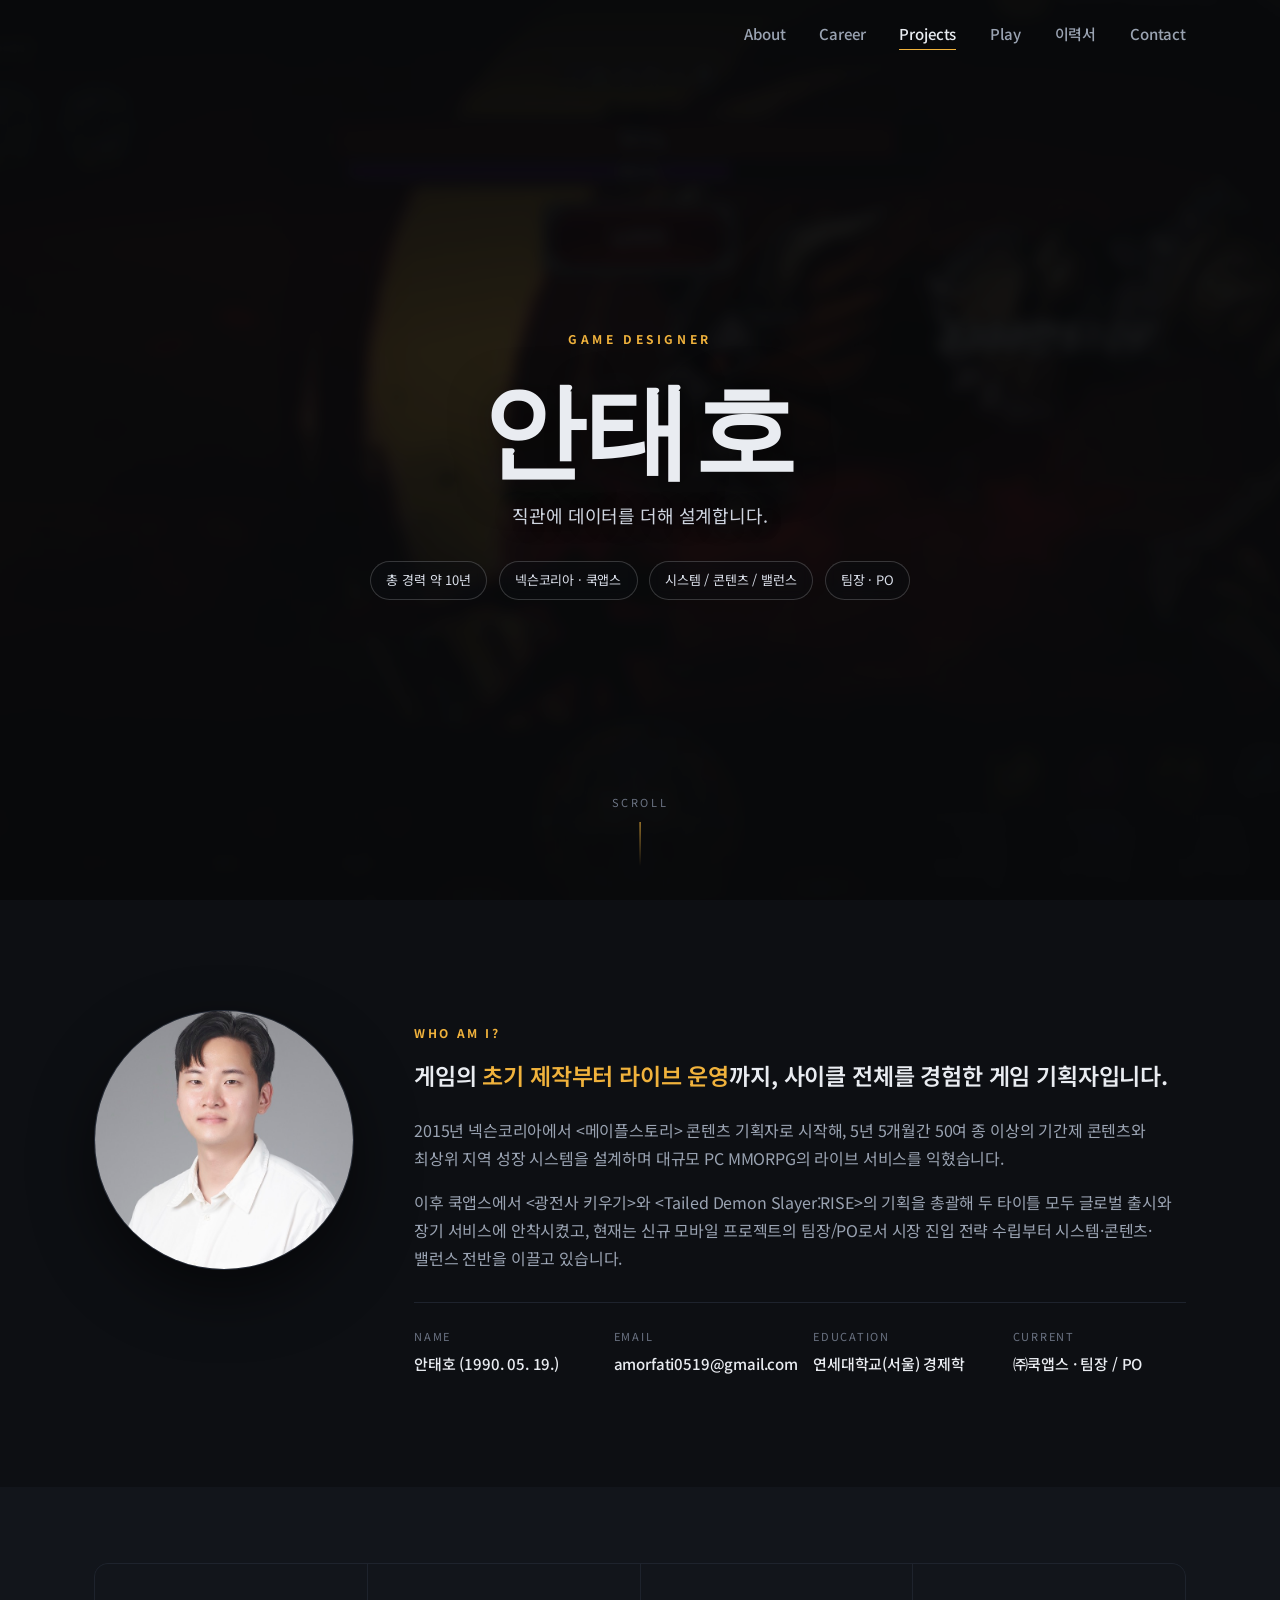
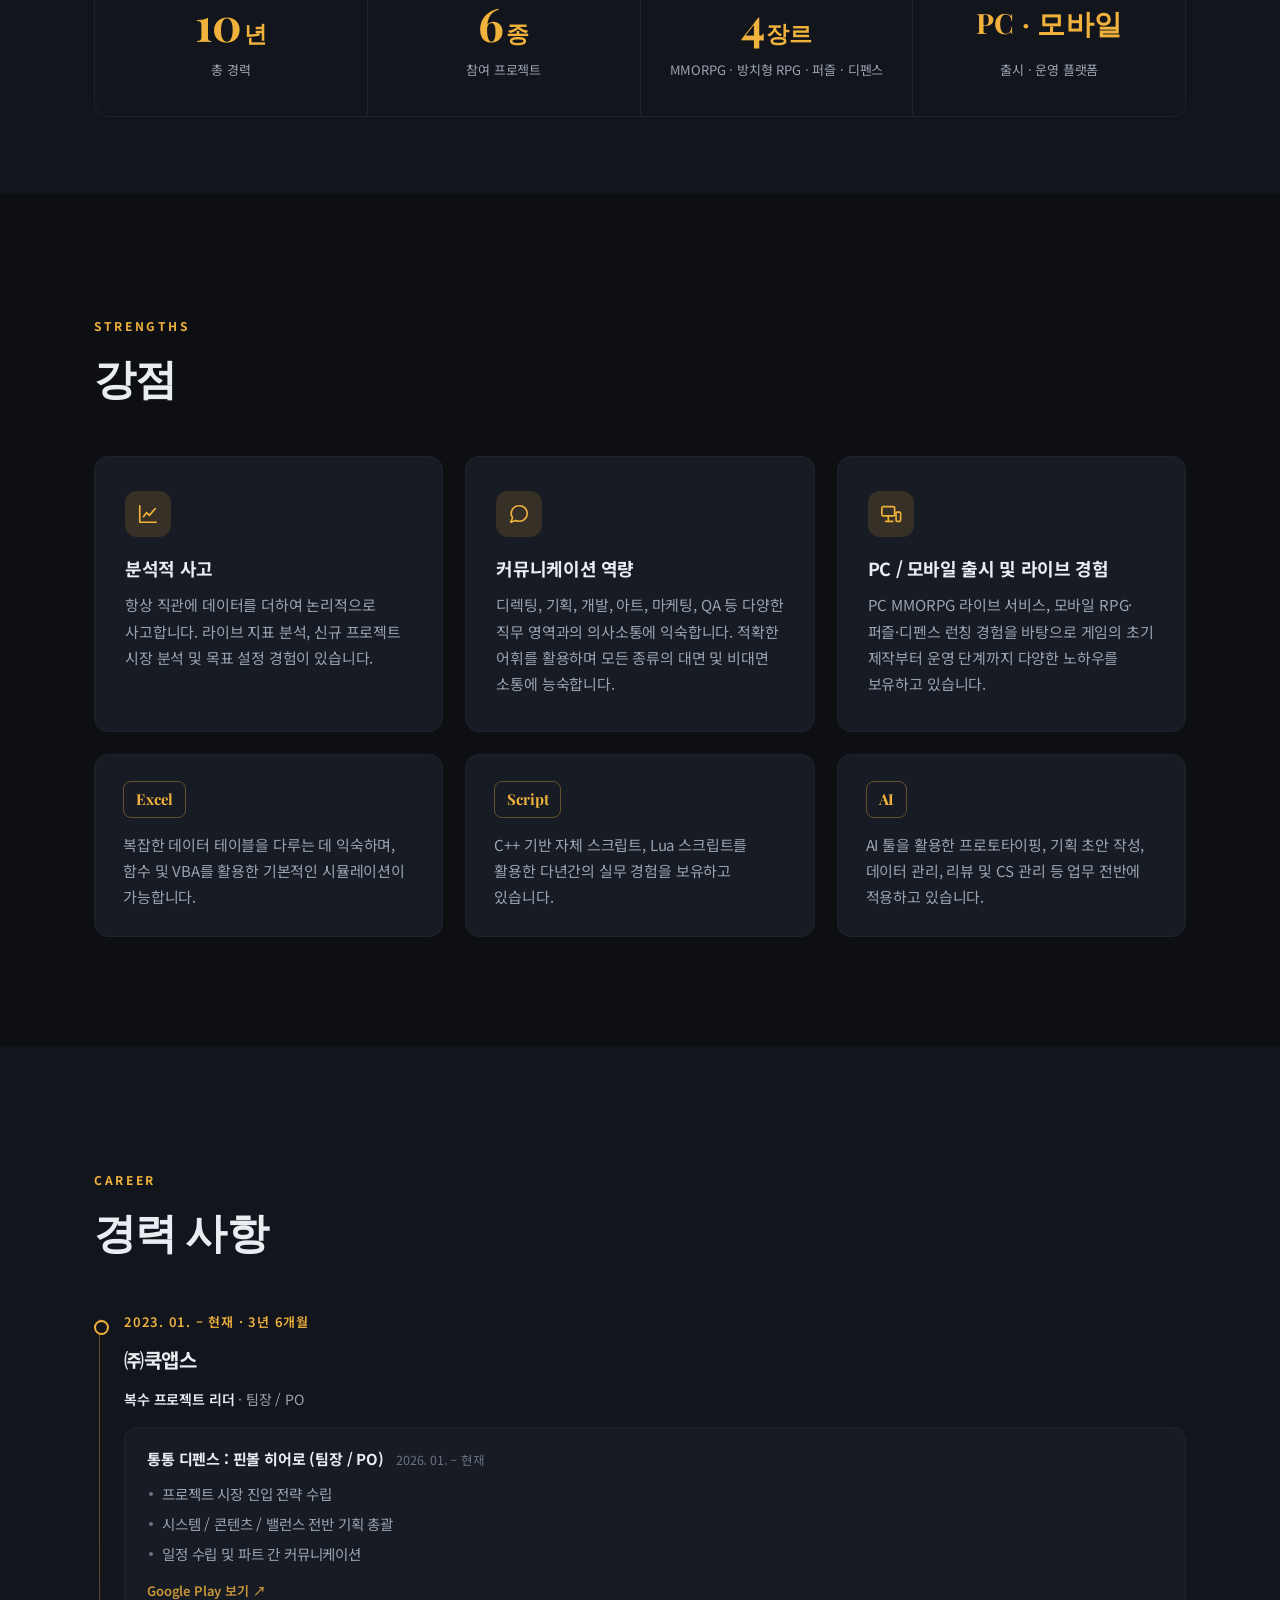
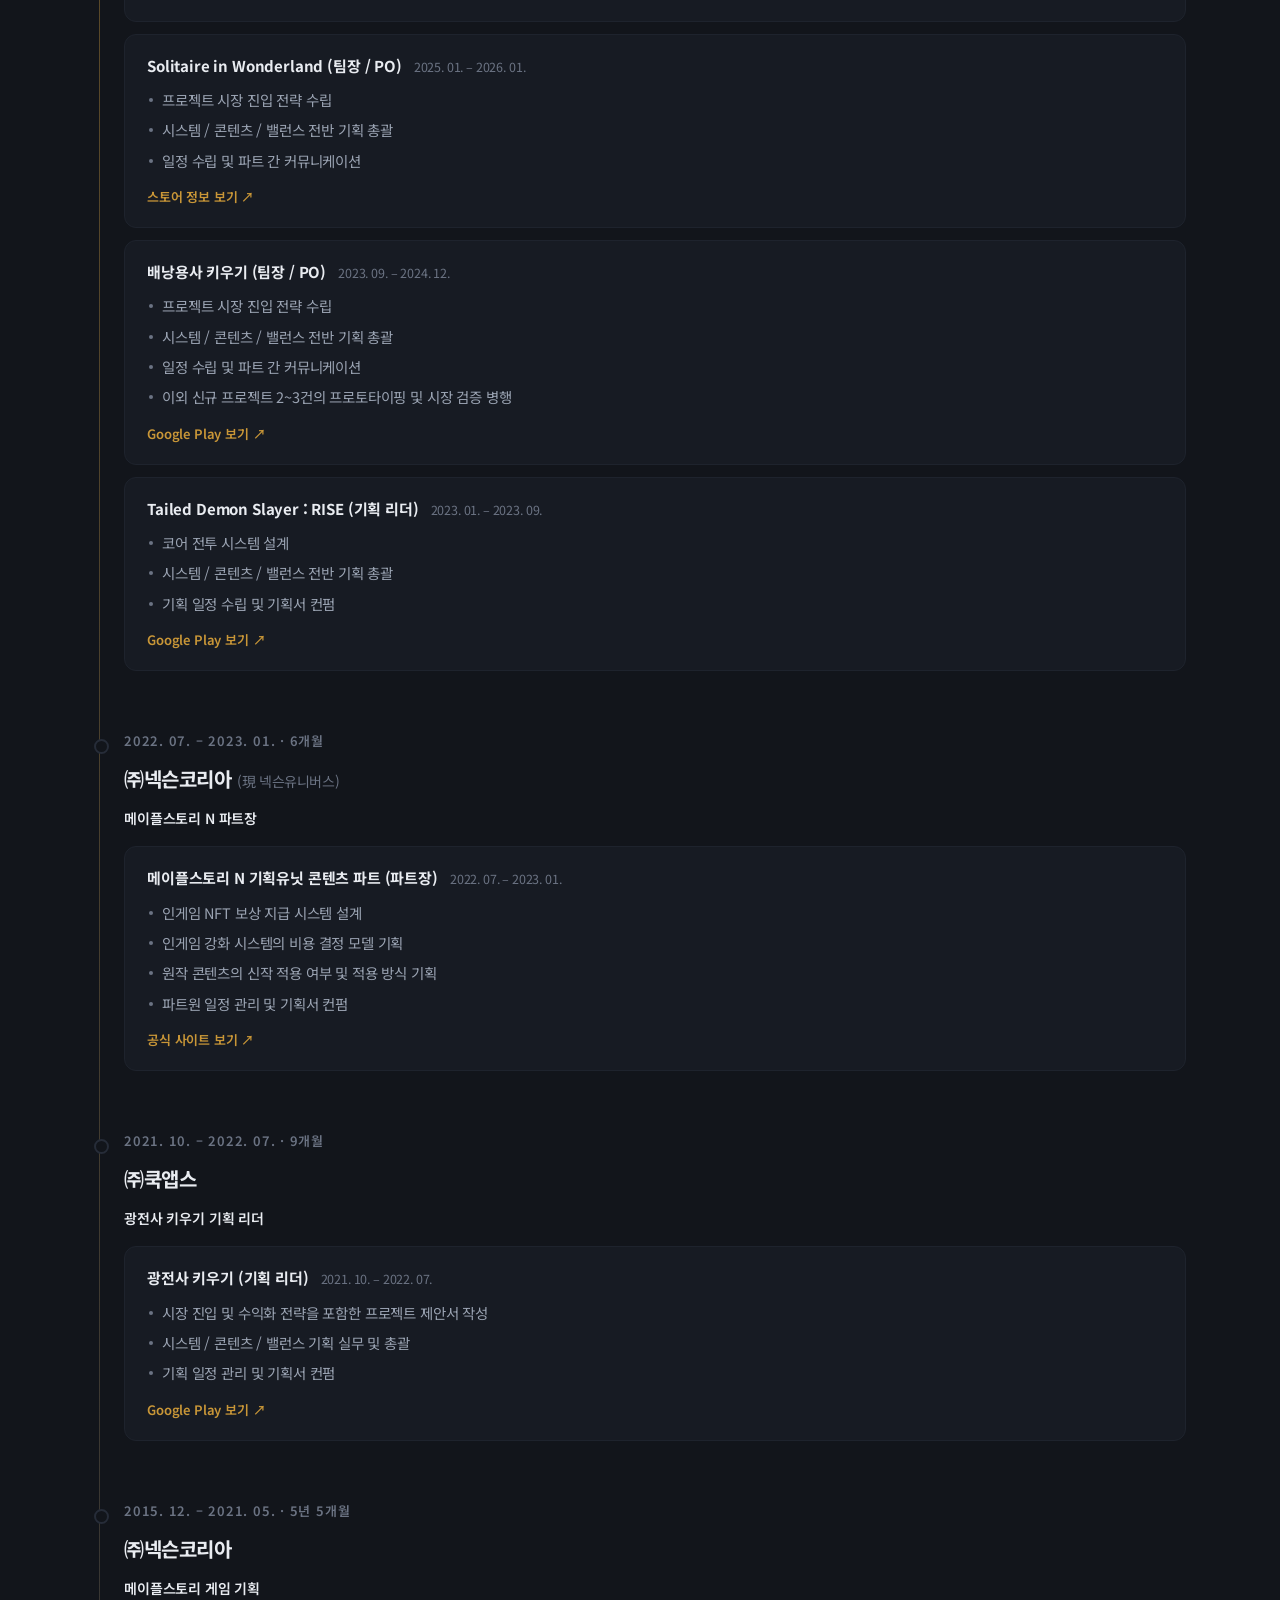
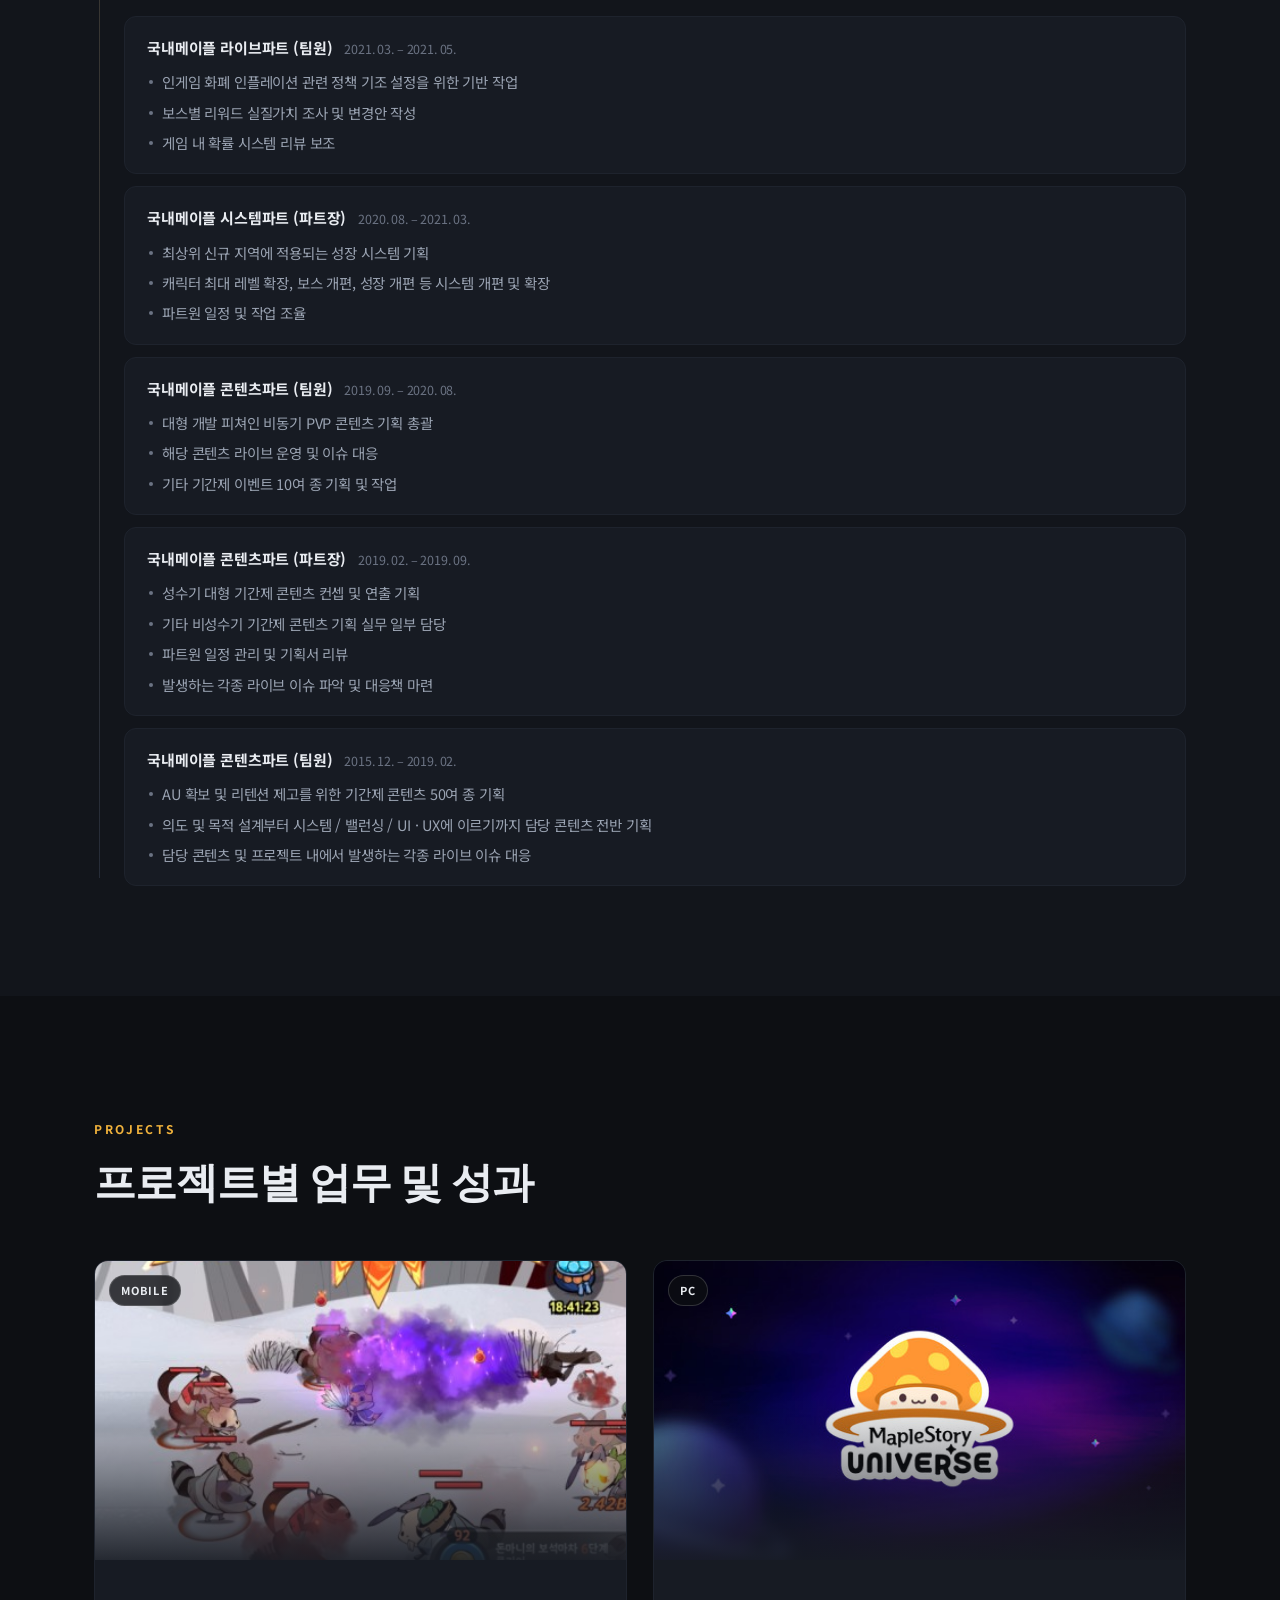
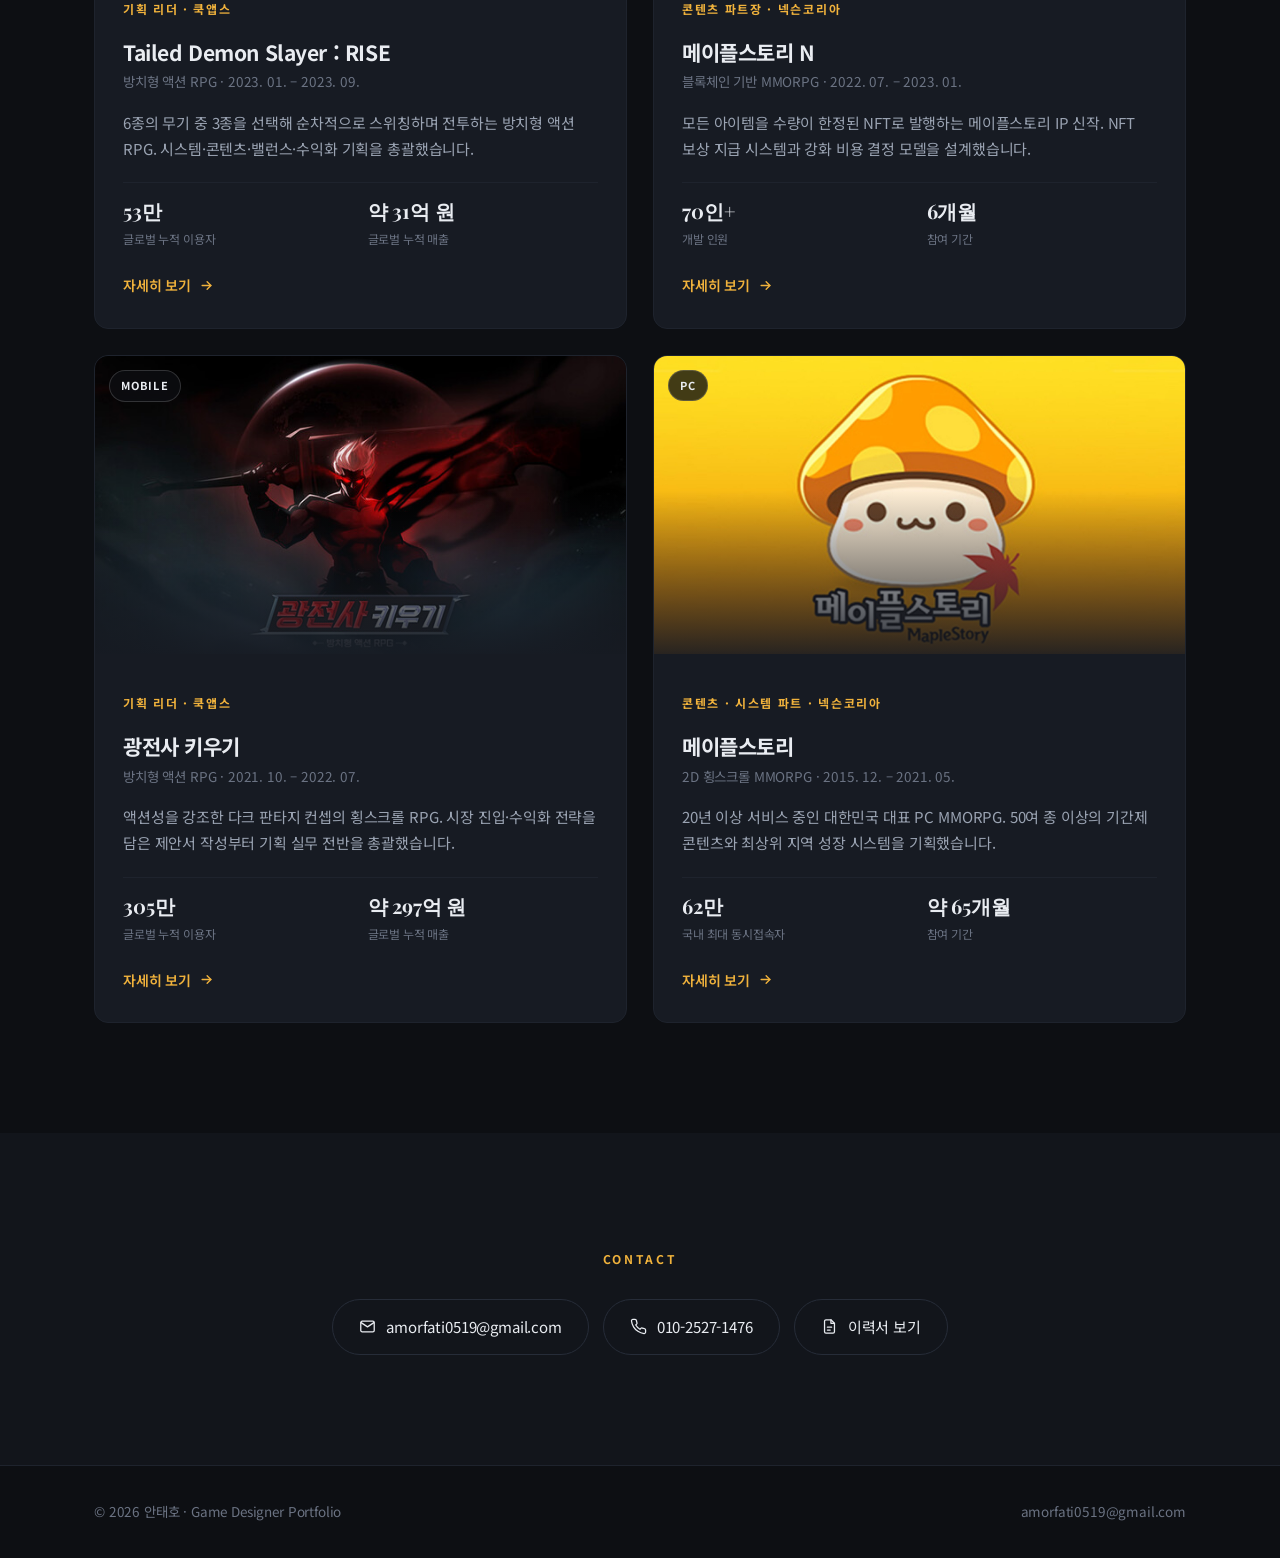
==== commit bfd9e8bf: "Add play history page with genre icons" ====
--- a/index.html
+++ b/index.html
@@ -73,9 +73,6 @@
             이후 쿡앱스에서 &lt;광전사 키우기&gt;와 &lt;Tailed Demon Slayer:RISE&gt;의 기획을 총괄해 두 타이틀 모두 글로벌 출시와
             장기 서비스에 안착시켰고, 현재는 신규 모바일 프로젝트의 팀장/PO로서 시장 진입 전략 수립부터
             시스템·콘텐츠·밸런스 전반을 이끌고 있습니다.
-          </p>
-          <p>
-            지표로 검증하고, 다른 직군의 언어로 설명하며, 끝까지 서비스되는 게임을 만드는 것이 제 일이라고 생각합니다.
           </p>
         </div>
         <dl class="about__facts">
@@ -115,7 +112,7 @@
       </div>
       <div class="stat">
         <div class="stat__num" data-count="4">4<small>장르</small></div>
-        <div class="stat__label">MMORPG · 액션 RPG · 퍼즐 · 디펜스</div>
+        <div class="stat__label">MMORPG · 방치형 RPG · 퍼즐 · 디펜스</div>
       </div>
       <div class="stat">
         <div class="stat__num stat__num--text">PC · 모바일</div>
@@ -131,9 +128,6 @@
     <div class="section-head reveal">
       <p class="eyebrow">Strengths</p>
       <h2 class="section-title">강점</h2>
-      <p class="section-desc">
-        기획자로서 스스로 검증해 온 세 가지 강점입니다.
-      </p>
     </div>
 
     <div class="cards reveal">
@@ -192,7 +186,6 @@
     <div class="section-head reveal">
       <p class="eyebrow">Career</p>
       <h2 class="section-title">경력 사항</h2>
-      <p class="section-desc">2015년 12월부터 현재까지, 약 10년간의 기획 경력입니다.</p>
     </div>
 
     <div class="timeline reveal">
@@ -228,14 +221,16 @@
           </li>
           <li class="tl-role">
             <div class="tl-role__head">
-              <span class="tl-role__name">신규 모바일 RPG (팀장 / PO)</span>
+              <span class="tl-role__name">배낭용사 키우기 (팀장 / PO)</span>
               <span class="tl-role__date">2023. 09. – 2024. 12.</span>
             </div>
             <ul>
               <li>프로젝트 시장 진입 전략 수립</li>
               <li>시스템 / 콘텐츠 / 밸런스 전반 기획 총괄</li>
               <li>일정 수립 및 파트 간 커뮤니케이션</li>
-            </ul>
+                        <li>이외 신규 프로젝트 2~3건의 프로토타이핑 및 시장 검증 병행</li>
+          </ul>
+          <a class="store-link" href="https://play.google.com/store/apps/details?id=com.cookapps.idlebackpacker&amp;hl=ko" target="_blank" rel="noopener">Google Play 보기 ↗</a>
           </li>
           <li class="tl-role">
             <div class="tl-role__head">
@@ -254,7 +249,7 @@
 
       <div class="tl-item tl-item--past">
         <p class="tl-period">2022. 07. – 2023. 01. · 6개월</p>
-        <h3 class="tl-title">㈜넥슨코리아</h3>
+        <h3 class="tl-title">㈜넥슨코리아 <span style="font-size:14px;color:var(--text-mute);font-weight:400;">(現 넥슨유니버스)</span></h3>
         <p class="tl-company"><b>메이플스토리 N 파트장</b></p>
         <ul class="tl-roles">
           <li class="tl-role">
@@ -268,6 +263,7 @@
               <li>원작 콘텐츠의 신작 적용 여부 및 적용 방식 기획</li>
               <li>파트원 일정 관리 및 기획서 컨펌</li>
             </ul>
+            <a class="store-link" href="https://msu.io/" target="_blank" rel="noopener">공식 사이트 보기 ↗</a>
           </li>
         </ul>
       </div>
@@ -294,7 +290,7 @@
 
       <div class="tl-item tl-item--past">
         <p class="tl-period">2015. 12. – 2021. 05. · 5년 5개월</p>
-        <h3 class="tl-title">㈜넥슨코리아 <span style="font-size:14px;color:var(--text-mute);font-weight:400;">(現 넥슨유니버스)</span></h3>
+        <h3 class="tl-title">㈜넥슨코리아</h3>
         <p class="tl-company"><b>메이플스토리 게임 기획</b></p>
         <ul class="tl-roles">
           <li class="tl-role">
@@ -366,7 +362,6 @@
     <div class="section-head reveal">
       <p class="eyebrow">Projects</p>
       <h2 class="section-title">프로젝트별 업무 및 성과</h2>
-      <p class="section-desc">참여한 주요 타이틀과, 그 안에서 제가 맡았던 역할입니다.</p>
     </div>
 
     <div class="proj-grid reveal">
--- a/assets/css/style.css
+++ b/assets/css/style.css
@@ -908,6 +908,9 @@
   padding: 22px 24px 18px;
 }
 .play-genre__name {
+  display: flex;
+  align-items: center;
+  gap: 9px;
   font-size: 12px;
   font-weight: 700;
   letter-spacing: 0.16em;
@@ -915,19 +918,51 @@
   color: var(--accent);
   margin-bottom: 14px;
 }
+/* 강점 카드(.card__icon)와 같은 언어를 축소 적용 */
+.play-genre__icon {
+  flex-shrink: 0;
+  width: 26px; height: 26px;
+  display: grid;
+  place-items: center;
+  border-radius: 8px;
+  background: var(--accent-soft);
+  color: var(--accent);
+}
+.play-genre__icon svg { width: 15px; height: 15px; }
 
 .play-list { list-style: none; margin: 0; padding: 0; }
 
 .play-item {
   display: flex;
+  flex-wrap: wrap;
   align-items: baseline;
   justify-content: space-between;
-  gap: 12px;
+  gap: 6px 12px;
   padding: 9px 0;
   border-bottom: 1px solid var(--line-soft);
 }
 .play-item:last-child { border-bottom: 0; padding-bottom: 0; }
 .play-item__name { font-size: 15px; font-weight: 500; }
+
+/* 플레이 타임 + 과금액을 함께 표기하는 경우 */
+.play-metrics {
+  display: flex;
+  align-items: center;
+  gap: 6px;
+  margin-left: auto;
+  flex-shrink: 0;
+}
+.play-spend {
+  font-size: 11.5px;
+  font-weight: 700;
+  letter-spacing: 0.02em;
+  padding: 3px 10px;
+  border-radius: 999px;
+  background: var(--surface-2);
+  border: 1px solid var(--line);
+  color: var(--text-dim);
+  white-space: nowrap;
+}
 
 /* 플레이 타임 구간을 색 농도로 구분해 한눈에 비중이 읽히게 */
 .play-hours {
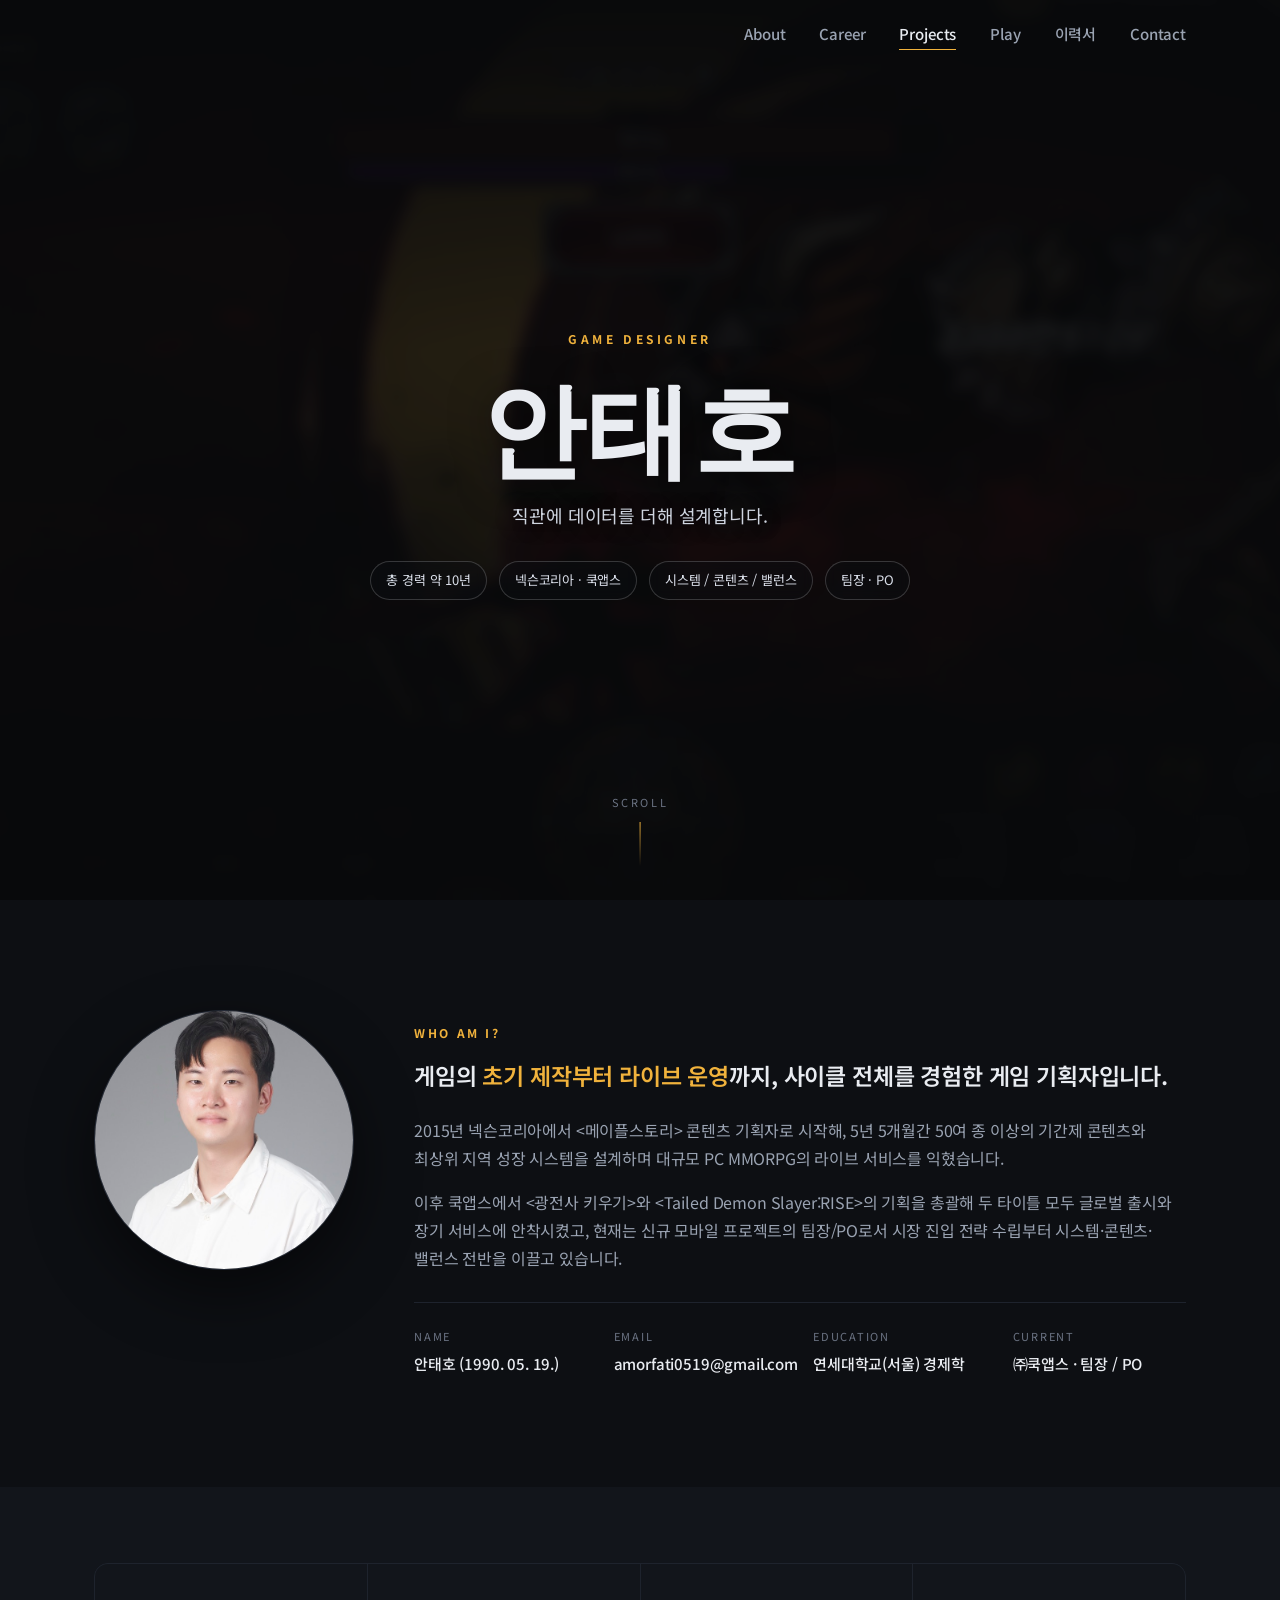
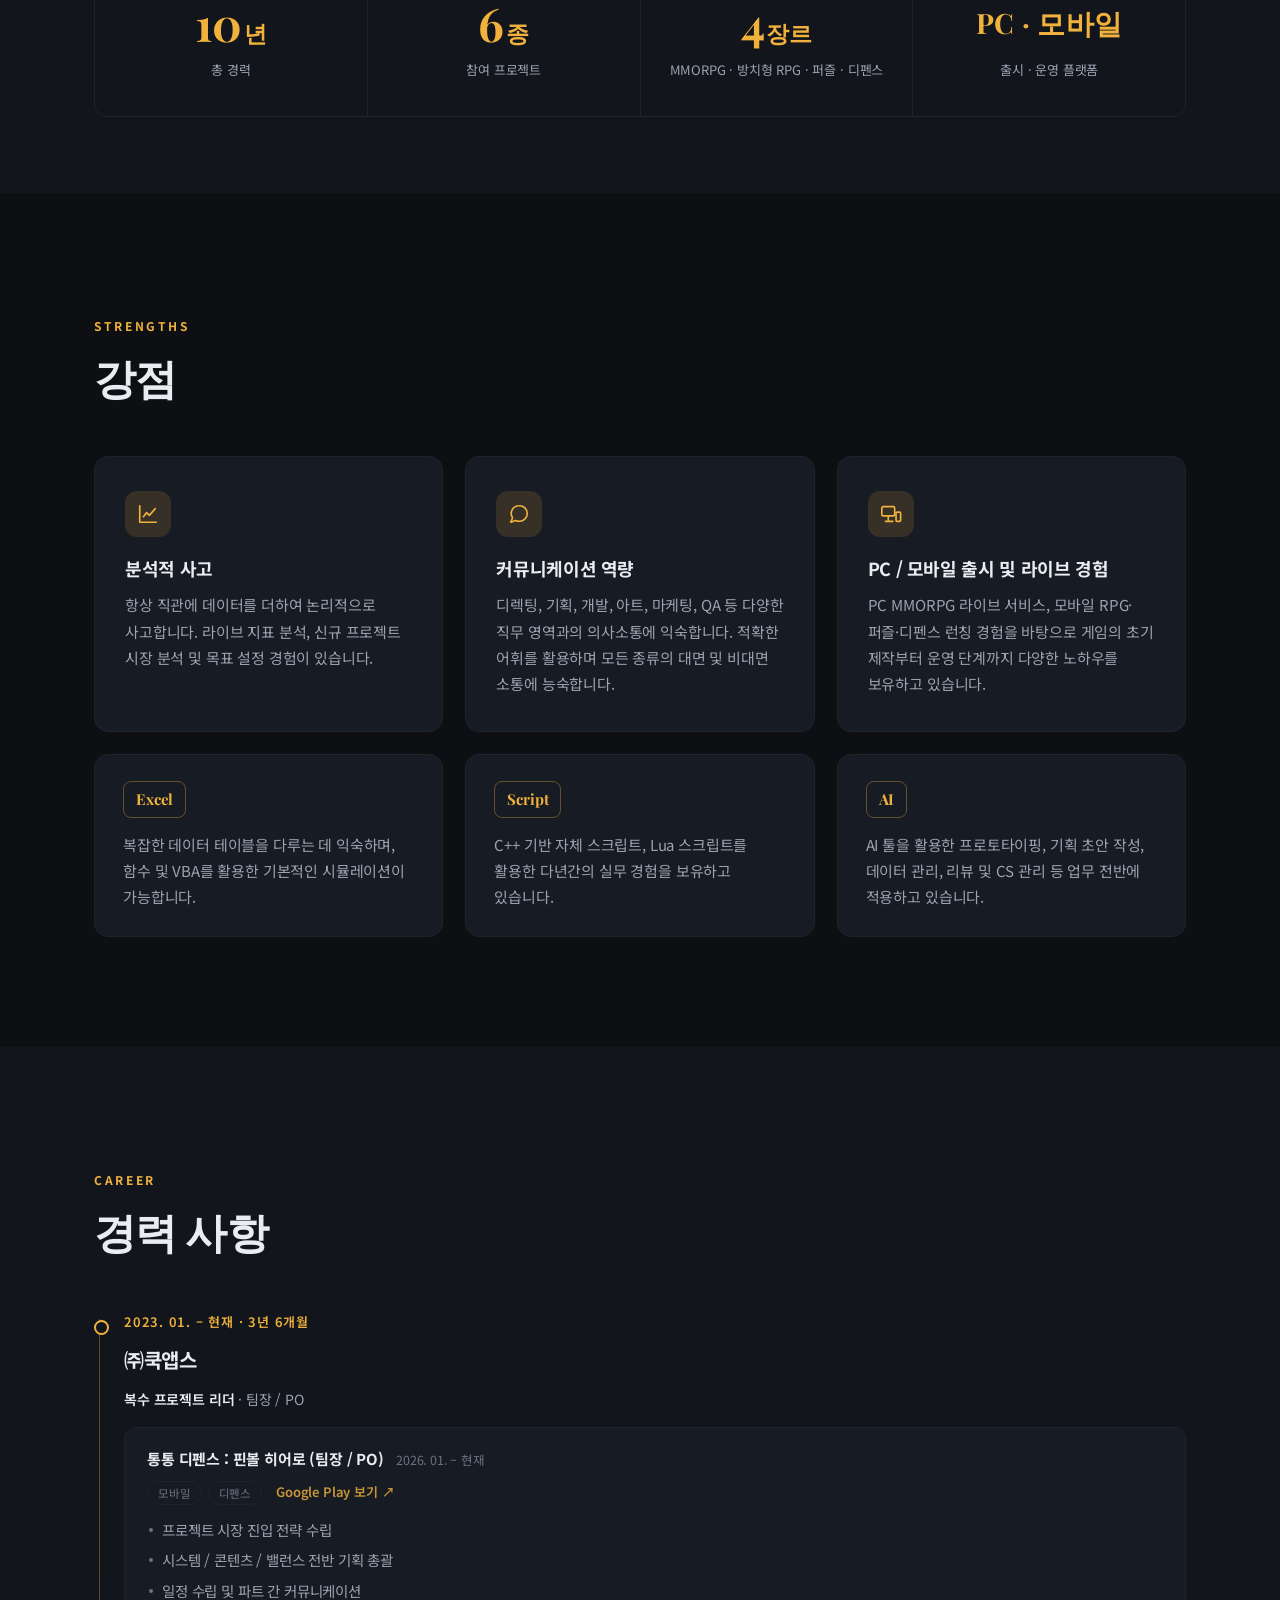
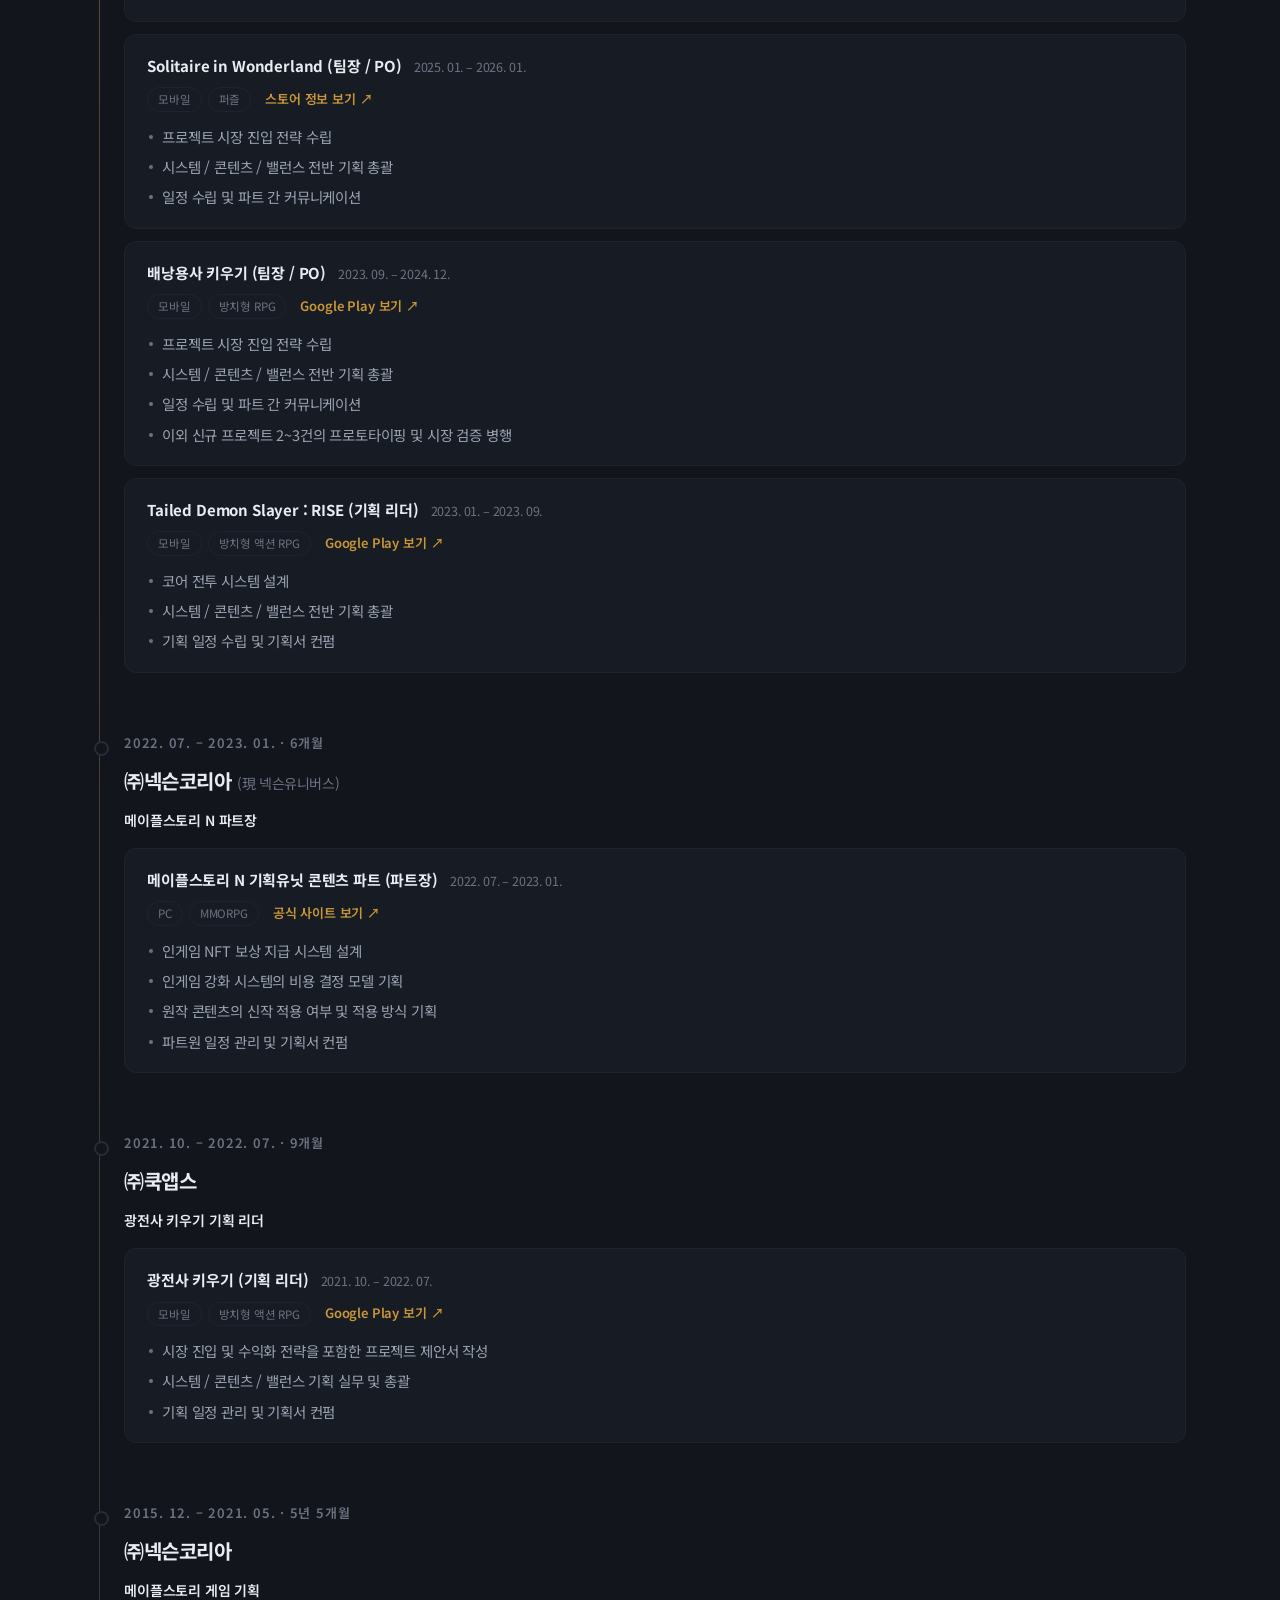
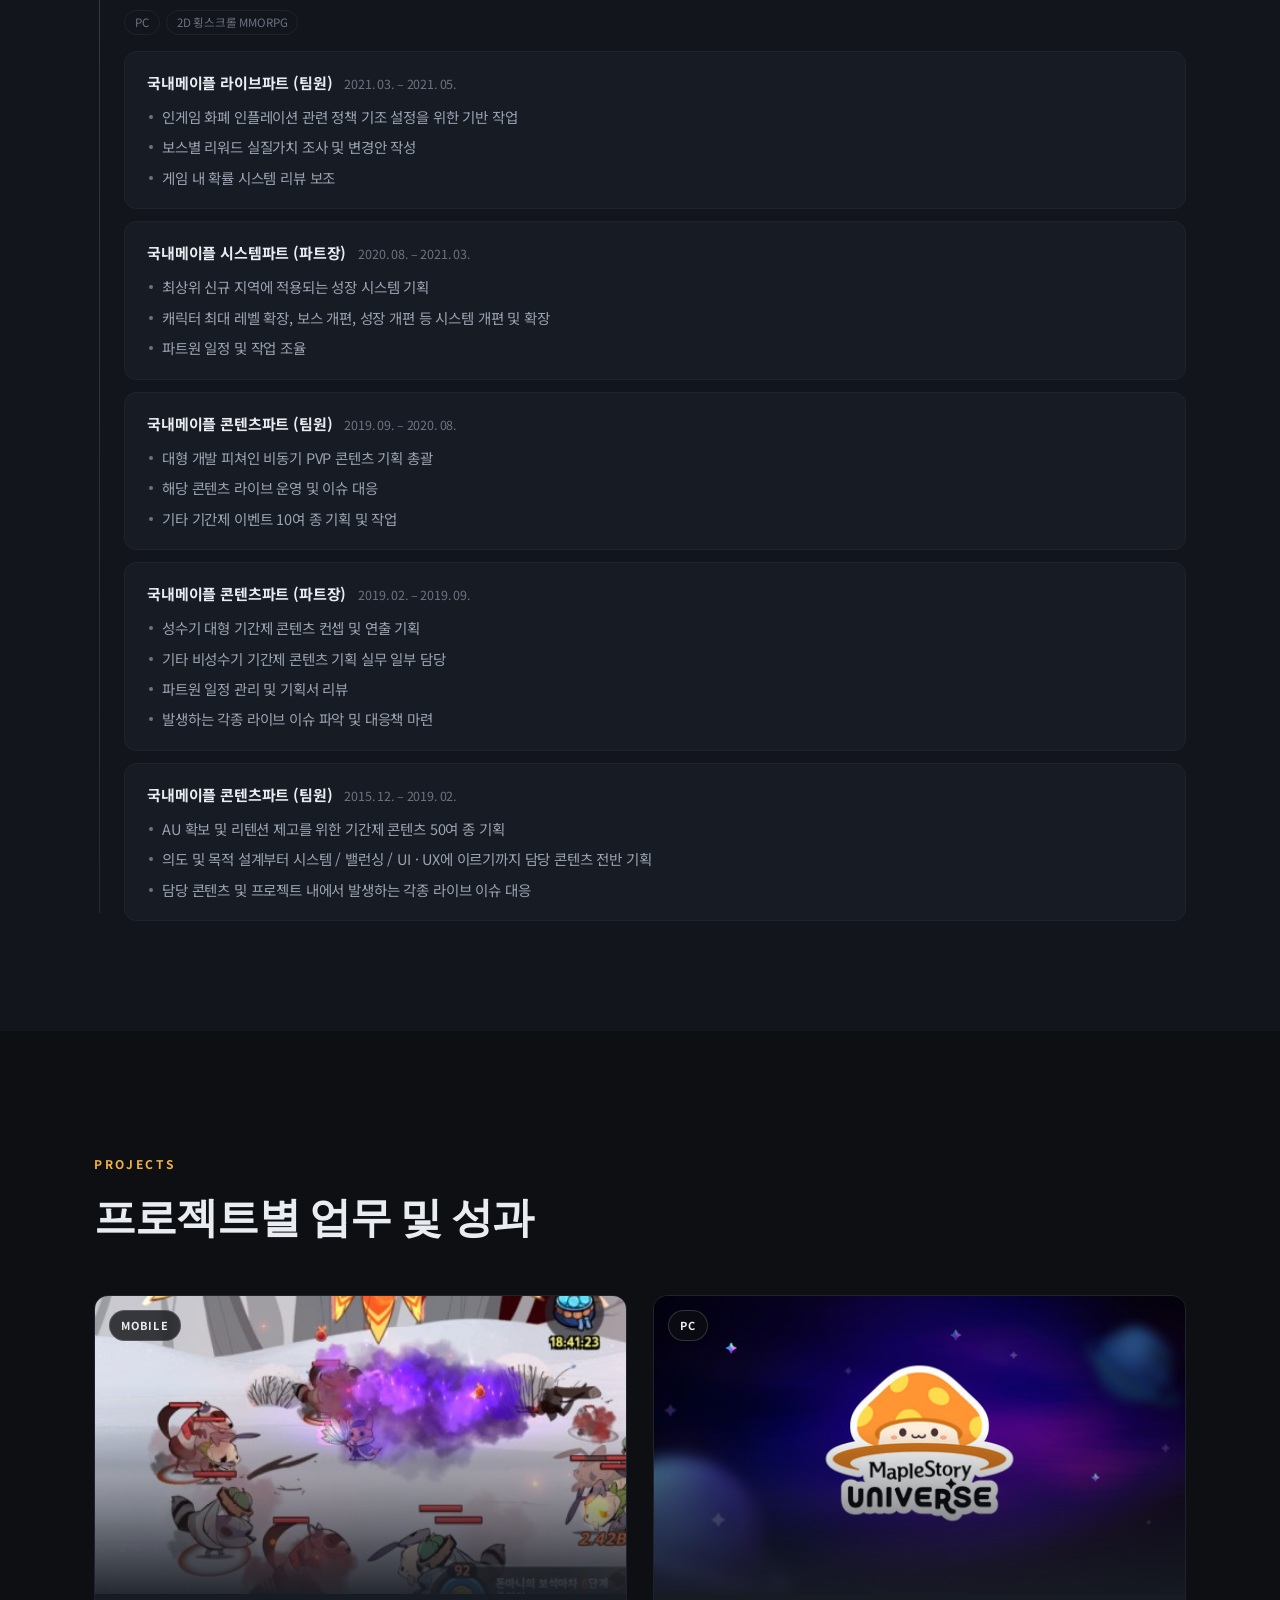
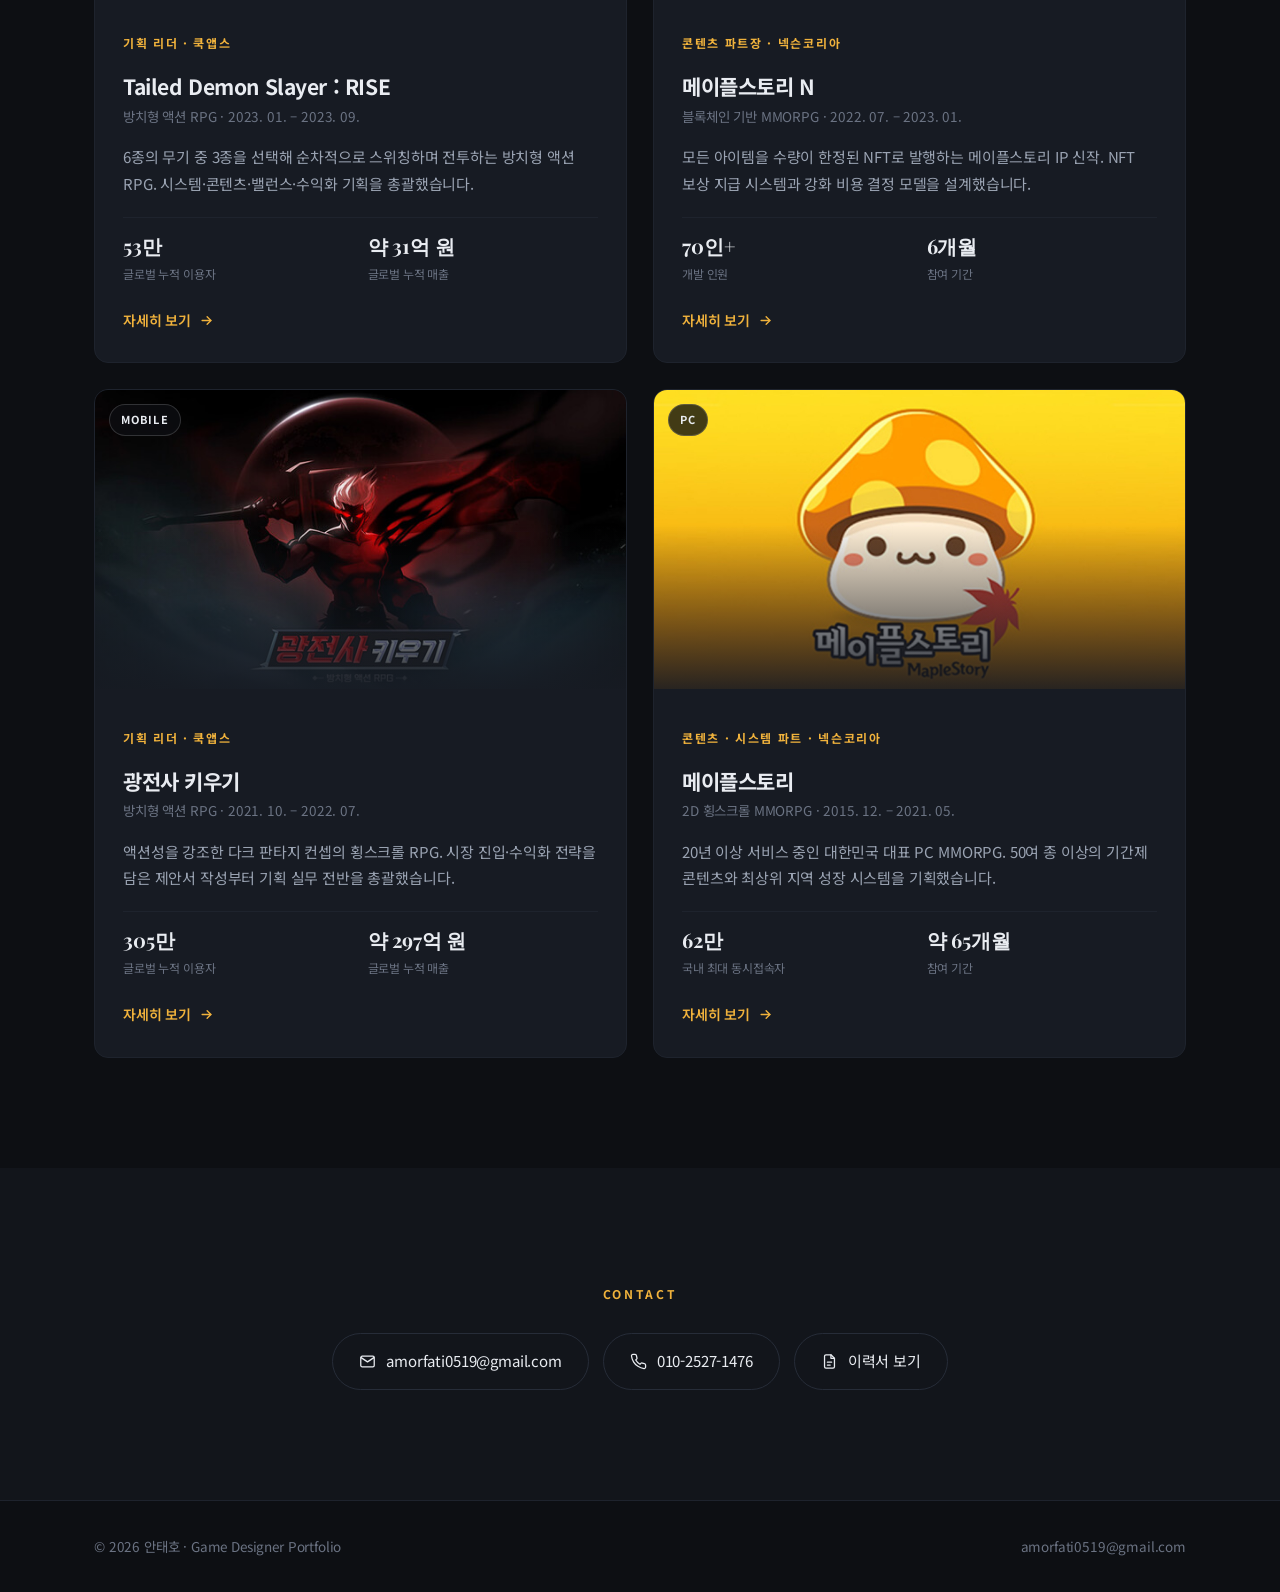
==== commit 7e63f5c4: "Move store links next to platform and genre tags" ====
--- a/index.html
+++ b/index.html
@@ -200,49 +200,61 @@
               <span class="tl-role__name">통통 디펜스 : 핀볼 히어로 (팀장 / PO)</span>
               <span class="tl-role__date">2026. 01. – 현재</span>
             </div>
+            <div class="tl-meta">
+              <ul class="tl-tags tl-tags--role"><li>모바일</li><li>디펜스</li></ul>
+              <a class="store-link" href="https://play.google.com/store/apps/details?id=com.cookapps.bouncedefense&amp;hl=ko" target="_blank" rel="noopener">Google Play 보기 ↗</a>
+            </div>
             <ul>
               <li>프로젝트 시장 진입 전략 수립</li>
               <li>시스템 / 콘텐츠 / 밸런스 전반 기획 총괄</li>
               <li>일정 수립 및 파트 간 커뮤니케이션</li>
             </ul>
-            <a class="store-link" href="https://play.google.com/store/apps/details?id=com.cookapps.bouncedefense&amp;hl=ko" target="_blank" rel="noopener">Google Play 보기 ↗</a>
           </li>
           <li class="tl-role">
             <div class="tl-role__head">
               <span class="tl-role__name">Solitaire in Wonderland (팀장 / PO)</span>
               <span class="tl-role__date">2025. 01. – 2026. 01.</span>
+            </div>
+            <div class="tl-meta">
+              <ul class="tl-tags tl-tags--role"><li>모바일</li><li>퍼즐</li></ul>
+              <a class="store-link" href="https://www.bluestacks.com/apps/card/solitaire-in-wonderland-on-pc.html" target="_blank" rel="noopener">스토어 정보 보기 ↗</a>
             </div>
             <ul>
               <li>프로젝트 시장 진입 전략 수립</li>
               <li>시스템 / 콘텐츠 / 밸런스 전반 기획 총괄</li>
               <li>일정 수립 및 파트 간 커뮤니케이션</li>
             </ul>
-            <a class="store-link" href="https://www.bluestacks.com/apps/card/solitaire-in-wonderland-on-pc.html" target="_blank" rel="noopener">스토어 정보 보기 ↗</a>
           </li>
           <li class="tl-role">
             <div class="tl-role__head">
               <span class="tl-role__name">배낭용사 키우기 (팀장 / PO)</span>
               <span class="tl-role__date">2023. 09. – 2024. 12.</span>
             </div>
+          <div class="tl-meta">
+            <ul class="tl-tags tl-tags--role"><li>모바일</li><li>방치형 RPG</li></ul>
+            <a class="store-link" href="https://play.google.com/store/apps/details?id=com.cookapps.idlebackpacker&amp;hl=ko" target="_blank" rel="noopener">Google Play 보기 ↗</a>
+          </div>
             <ul>
               <li>프로젝트 시장 진입 전략 수립</li>
               <li>시스템 / 콘텐츠 / 밸런스 전반 기획 총괄</li>
               <li>일정 수립 및 파트 간 커뮤니케이션</li>
                         <li>이외 신규 프로젝트 2~3건의 프로토타이핑 및 시장 검증 병행</li>
           </ul>
-          <a class="store-link" href="https://play.google.com/store/apps/details?id=com.cookapps.idlebackpacker&amp;hl=ko" target="_blank" rel="noopener">Google Play 보기 ↗</a>
           </li>
           <li class="tl-role">
             <div class="tl-role__head">
               <span class="tl-role__name">Tailed Demon Slayer : RISE (기획 리더)</span>
               <span class="tl-role__date">2023. 01. – 2023. 09.</span>
+            </div>
+            <div class="tl-meta">
+              <ul class="tl-tags tl-tags--role"><li>모바일</li><li>방치형 액션 RPG</li></ul>
+              <a class="store-link" href="https://play.google.com/store/apps/details?id=com.cookapps.newdemonslayer&amp;hl=ko" target="_blank" rel="noopener">Google Play 보기 ↗</a>
             </div>
             <ul>
               <li>코어 전투 시스템 설계</li>
               <li>시스템 / 콘텐츠 / 밸런스 전반 기획 총괄</li>
               <li>기획 일정 수립 및 기획서 컨펌</li>
             </ul>
-            <a class="store-link" href="https://play.google.com/store/apps/details?id=com.cookapps.newdemonslayer&amp;hl=ko" target="_blank" rel="noopener">Google Play 보기 ↗</a>
           </li>
         </ul>
       </div>
@@ -257,13 +269,16 @@
               <span class="tl-role__name">메이플스토리 N 기획유닛 콘텐츠 파트 (파트장)</span>
               <span class="tl-role__date">2022. 07. – 2023. 01.</span>
             </div>
+            <div class="tl-meta">
+              <ul class="tl-tags tl-tags--role"><li>PC</li><li>MMORPG</li></ul>
+              <a class="store-link" href="https://msu.io/" target="_blank" rel="noopener">공식 사이트 보기 ↗</a>
+            </div>
             <ul>
               <li>인게임 NFT 보상 지급 시스템 설계</li>
               <li>인게임 강화 시스템의 비용 결정 모델 기획</li>
               <li>원작 콘텐츠의 신작 적용 여부 및 적용 방식 기획</li>
               <li>파트원 일정 관리 및 기획서 컨펌</li>
             </ul>
-            <a class="store-link" href="https://msu.io/" target="_blank" rel="noopener">공식 사이트 보기 ↗</a>
           </li>
         </ul>
       </div>
@@ -278,12 +293,15 @@
               <span class="tl-role__name">광전사 키우기 (기획 리더)</span>
               <span class="tl-role__date">2021. 10. – 2022. 07.</span>
             </div>
+            <div class="tl-meta">
+              <ul class="tl-tags tl-tags--role"><li>모바일</li><li>방치형 액션 RPG</li></ul>
+              <a class="store-link" href="https://play.google.com/store/apps/details?id=com.cookapps.berserkidle&amp;hl=ko" target="_blank" rel="noopener">Google Play 보기 ↗</a>
+            </div>
             <ul>
               <li>시장 진입 및 수익화 전략을 포함한 프로젝트 제안서 작성</li>
               <li>시스템 / 콘텐츠 / 밸런스 기획 실무 및 총괄</li>
               <li>기획 일정 관리 및 기획서 컨펌</li>
             </ul>
-            <a class="store-link" href="https://play.google.com/store/apps/details?id=com.cookapps.berserkidle&amp;hl=ko" target="_blank" rel="noopener">Google Play 보기 ↗</a>
           </li>
         </ul>
       </div>
@@ -292,6 +310,7 @@
         <p class="tl-period">2015. 12. – 2021. 05. · 5년 5개월</p>
         <h3 class="tl-title">㈜넥슨코리아</h3>
         <p class="tl-company"><b>메이플스토리 게임 기획</b></p>
+        <ul class="tl-tags"><li>PC</li><li>2D 횡스크롤 MMORPG</li></ul>
         <ul class="tl-roles">
           <li class="tl-role">
             <div class="tl-role__head">
--- a/assets/css/style.css
+++ b/assets/css/style.css
@@ -507,6 +507,42 @@
   margin-bottom: 16px;
 }
 .tl-company b { color: var(--text); font-weight: 600; }
+
+/* 플랫폼 · 장르 태그 — 회사 단위(단일 프로젝트) 또는 역할 단위(복수 프로젝트)에 붙는다 */
+.tl-tags,
+.tl-role .tl-tags {
+  display: flex;
+  flex-wrap: wrap;
+  gap: 6px;
+  list-style: none;
+  margin: -8px 0 16px;
+  padding: 0;
+}
+/* .tl-role ul / .tl-role li 의 불릿 목록 스타일에 잡아먹히지 않도록 우선순위를 맞춘다 */
+.tl-tags li,
+.tl-role .tl-tags li {
+  position: static;
+  font-size: 11.5px;
+  line-height: 1.6;
+  color: var(--text-mute);
+  padding: 2px 10px;
+  border: 1px solid var(--line-soft);
+  border-radius: 999px;
+  white-space: nowrap;
+}
+.tl-role .tl-tags li::before { content: none; }
+.tl-role .tl-tags--role { margin: 0 0 12px; }
+
+/* 플랫폼·장르 태그와 스토어 링크를 한 줄로 묶는다 */
+.tl-meta {
+  display: flex;
+  flex-wrap: wrap;
+  align-items: center;
+  gap: 6px 14px;
+  margin: 0 0 12px;
+}
+.tl-role .tl-meta .tl-tags { margin: 0; }
+.tl-role .tl-meta .store-link { margin-top: 0; }
 
 .tl-roles {
   list-style: none;
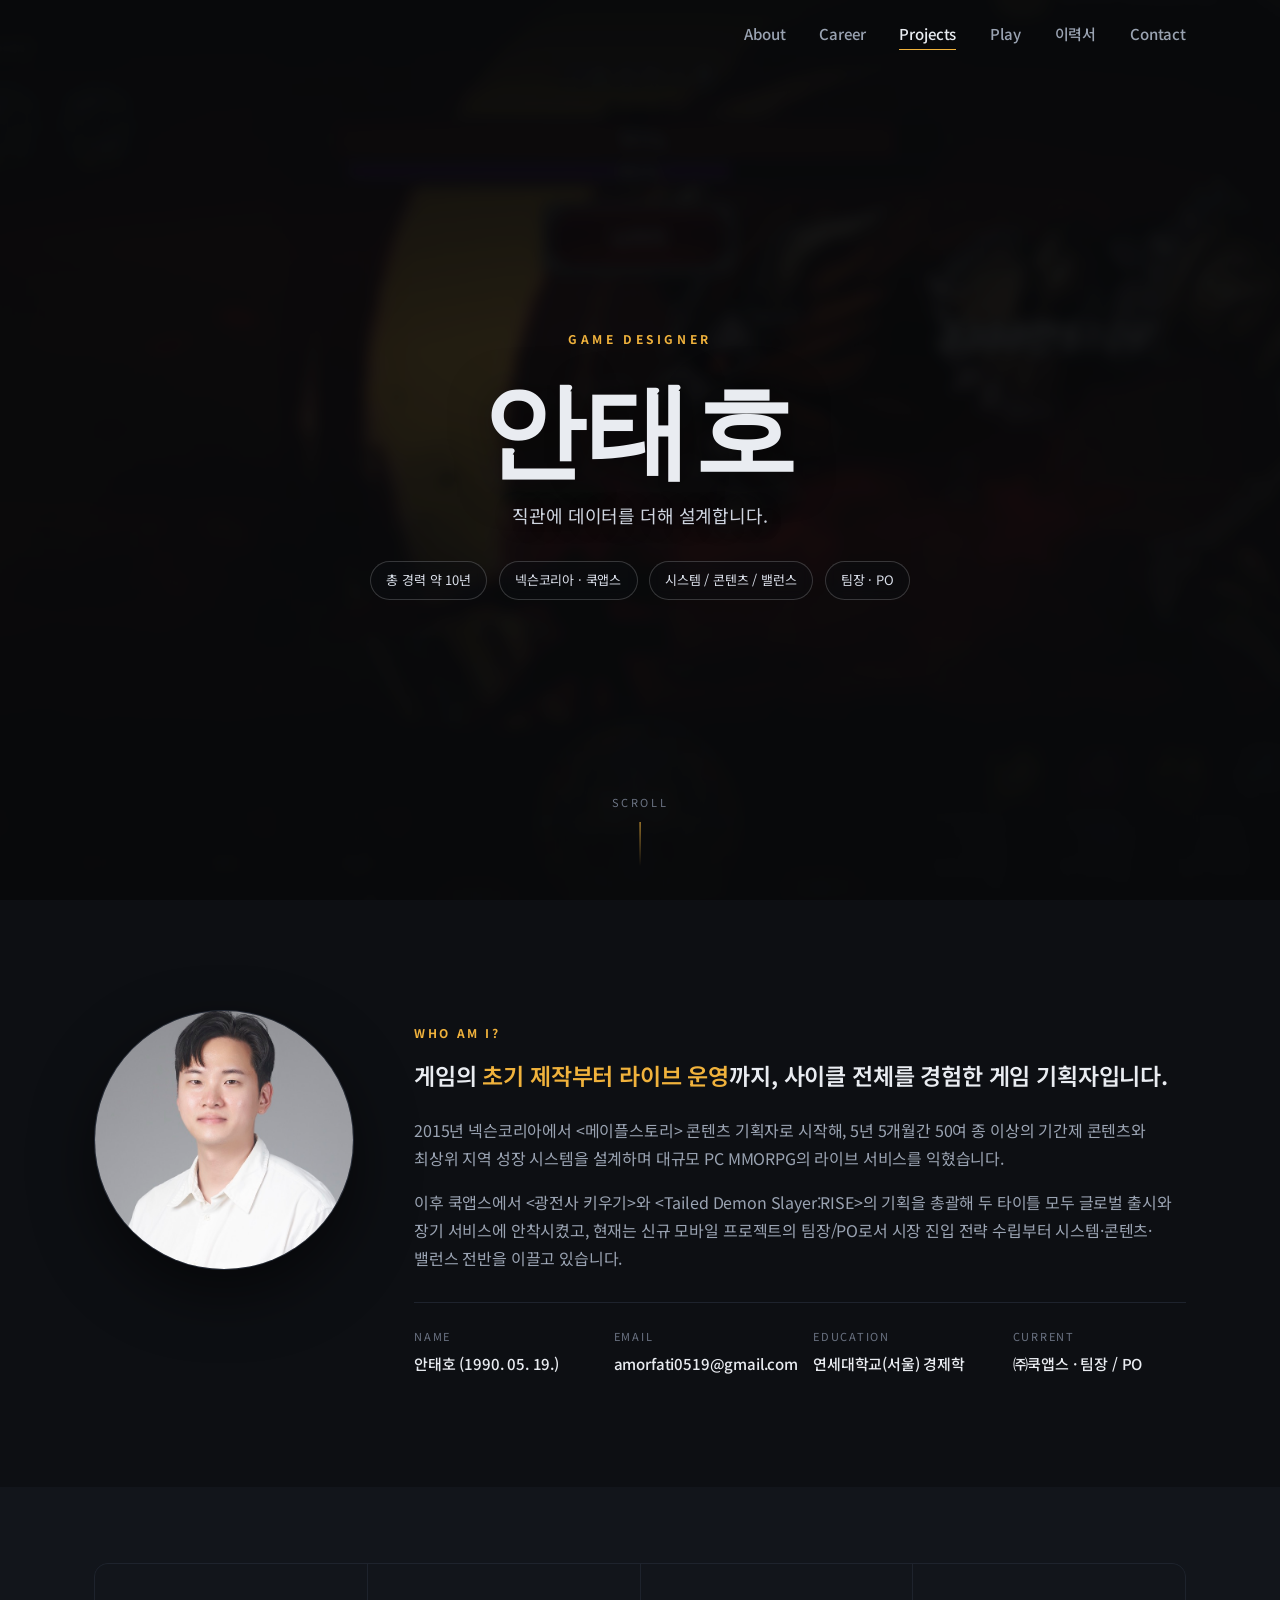
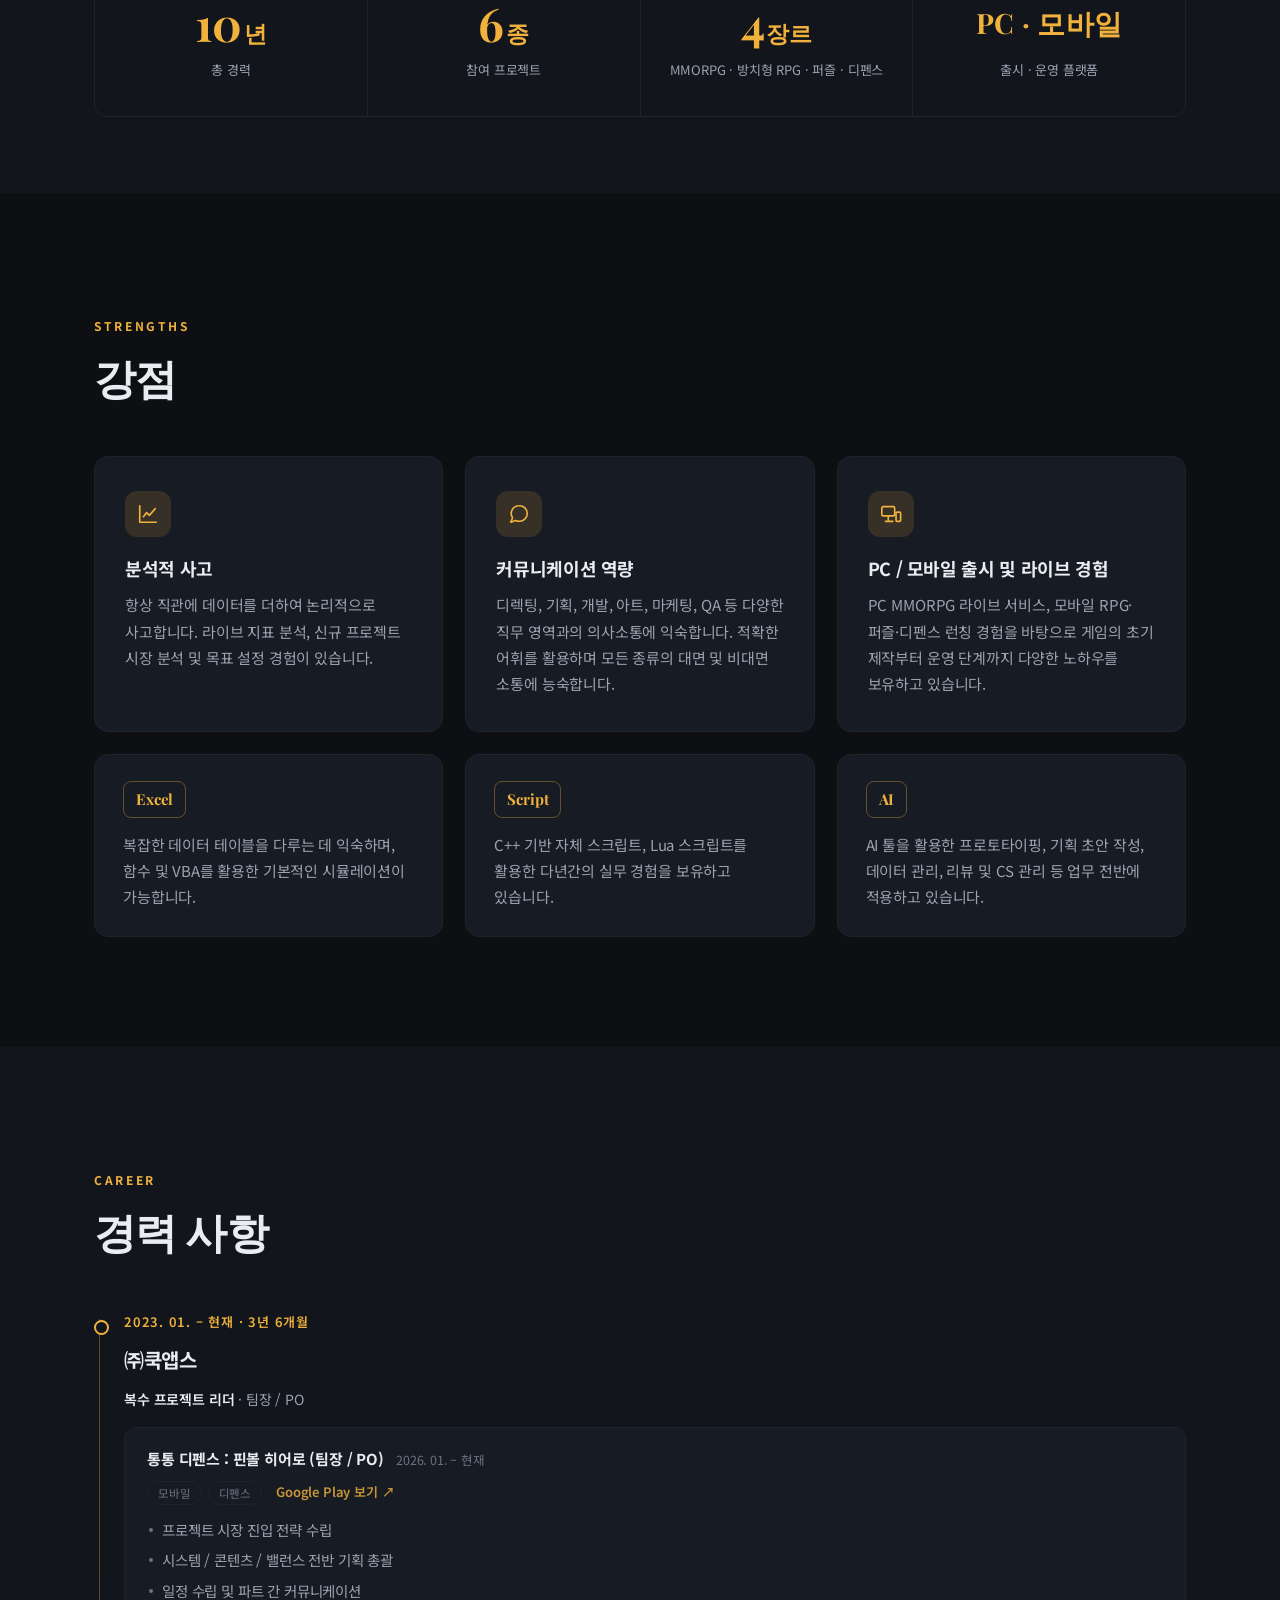
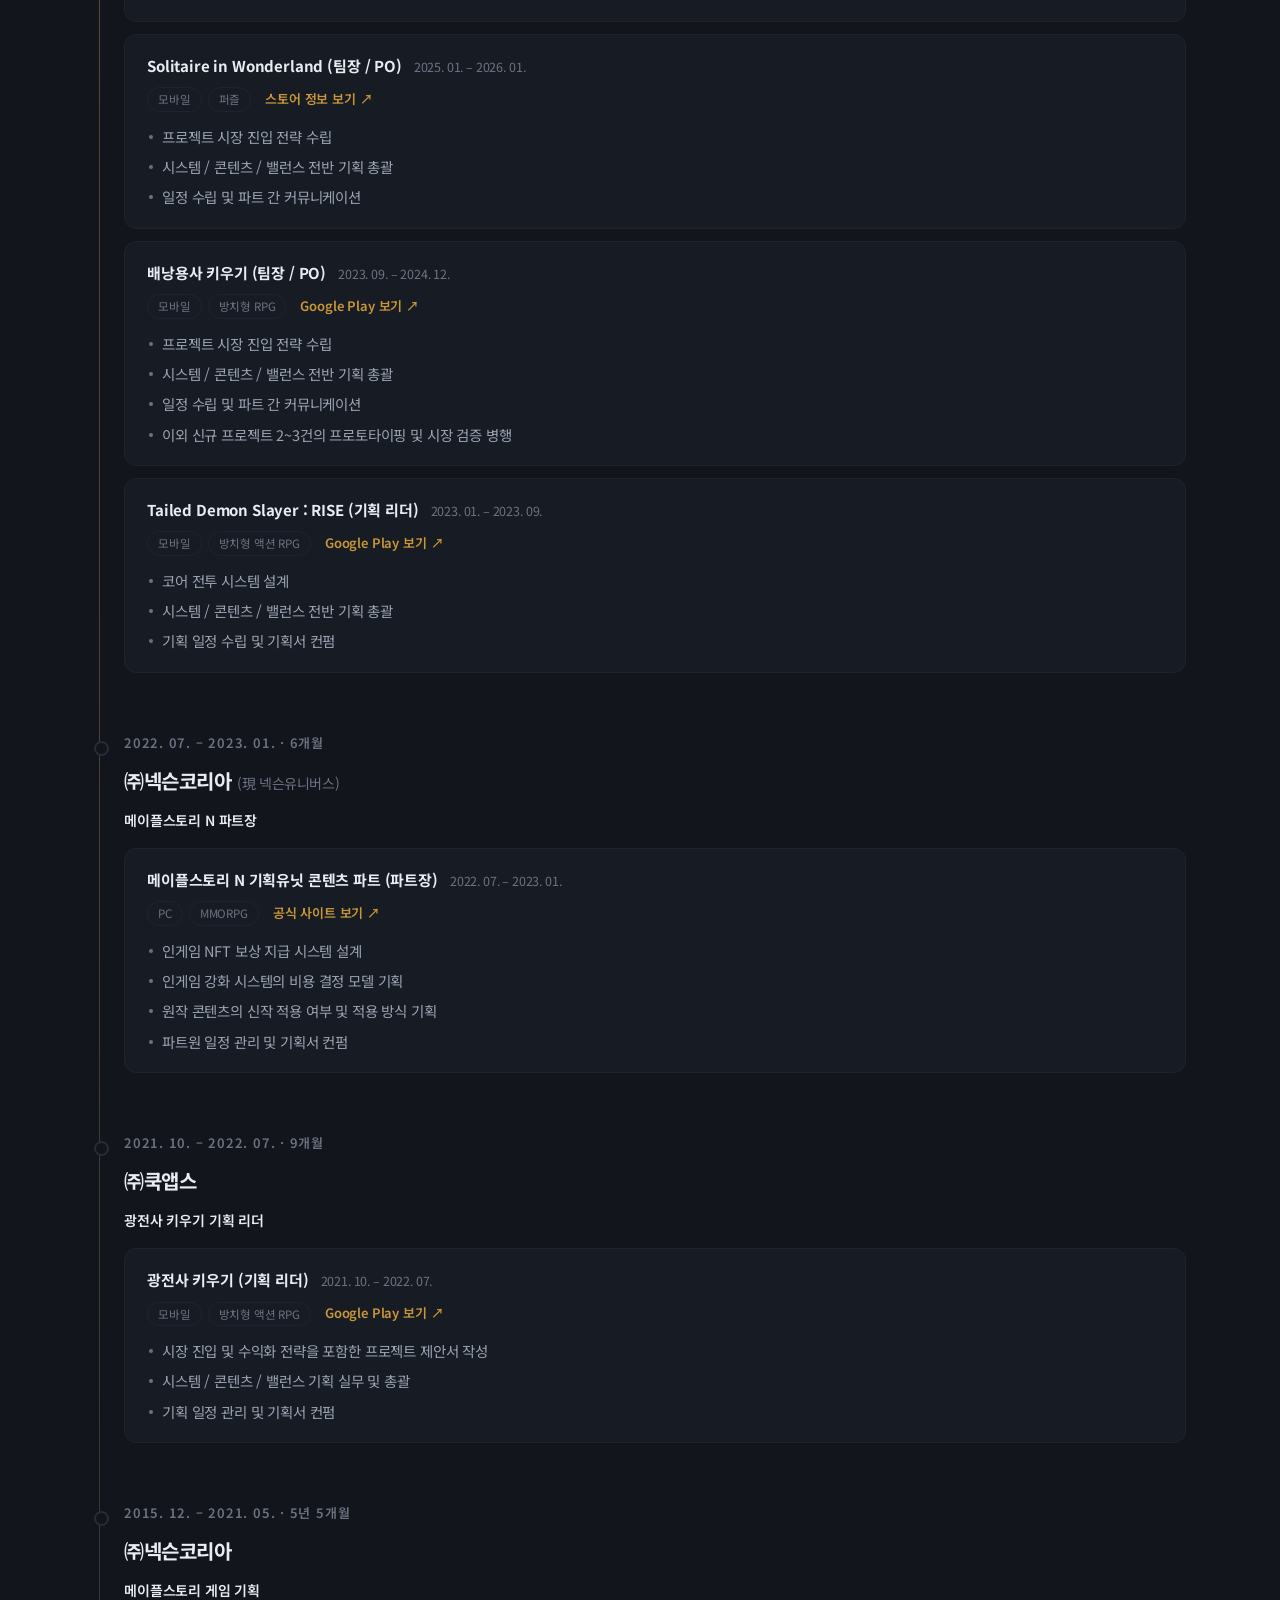
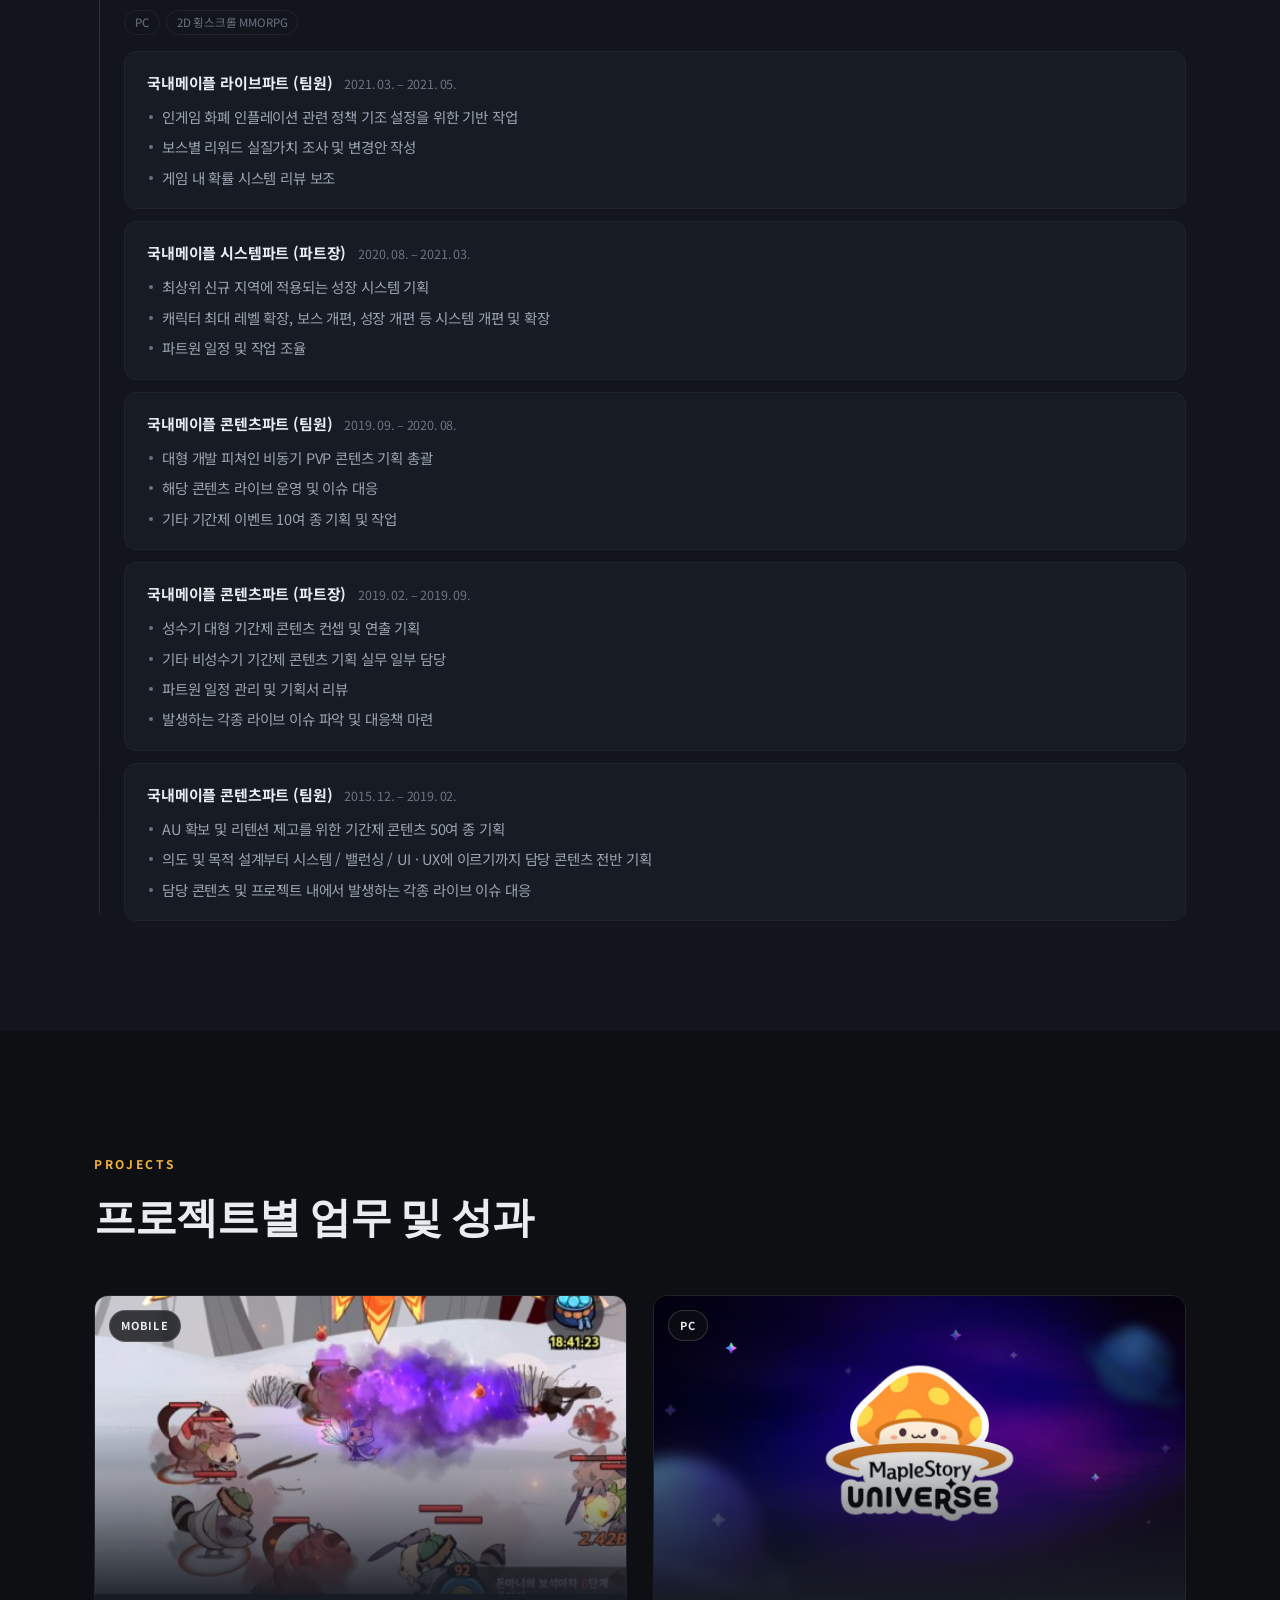
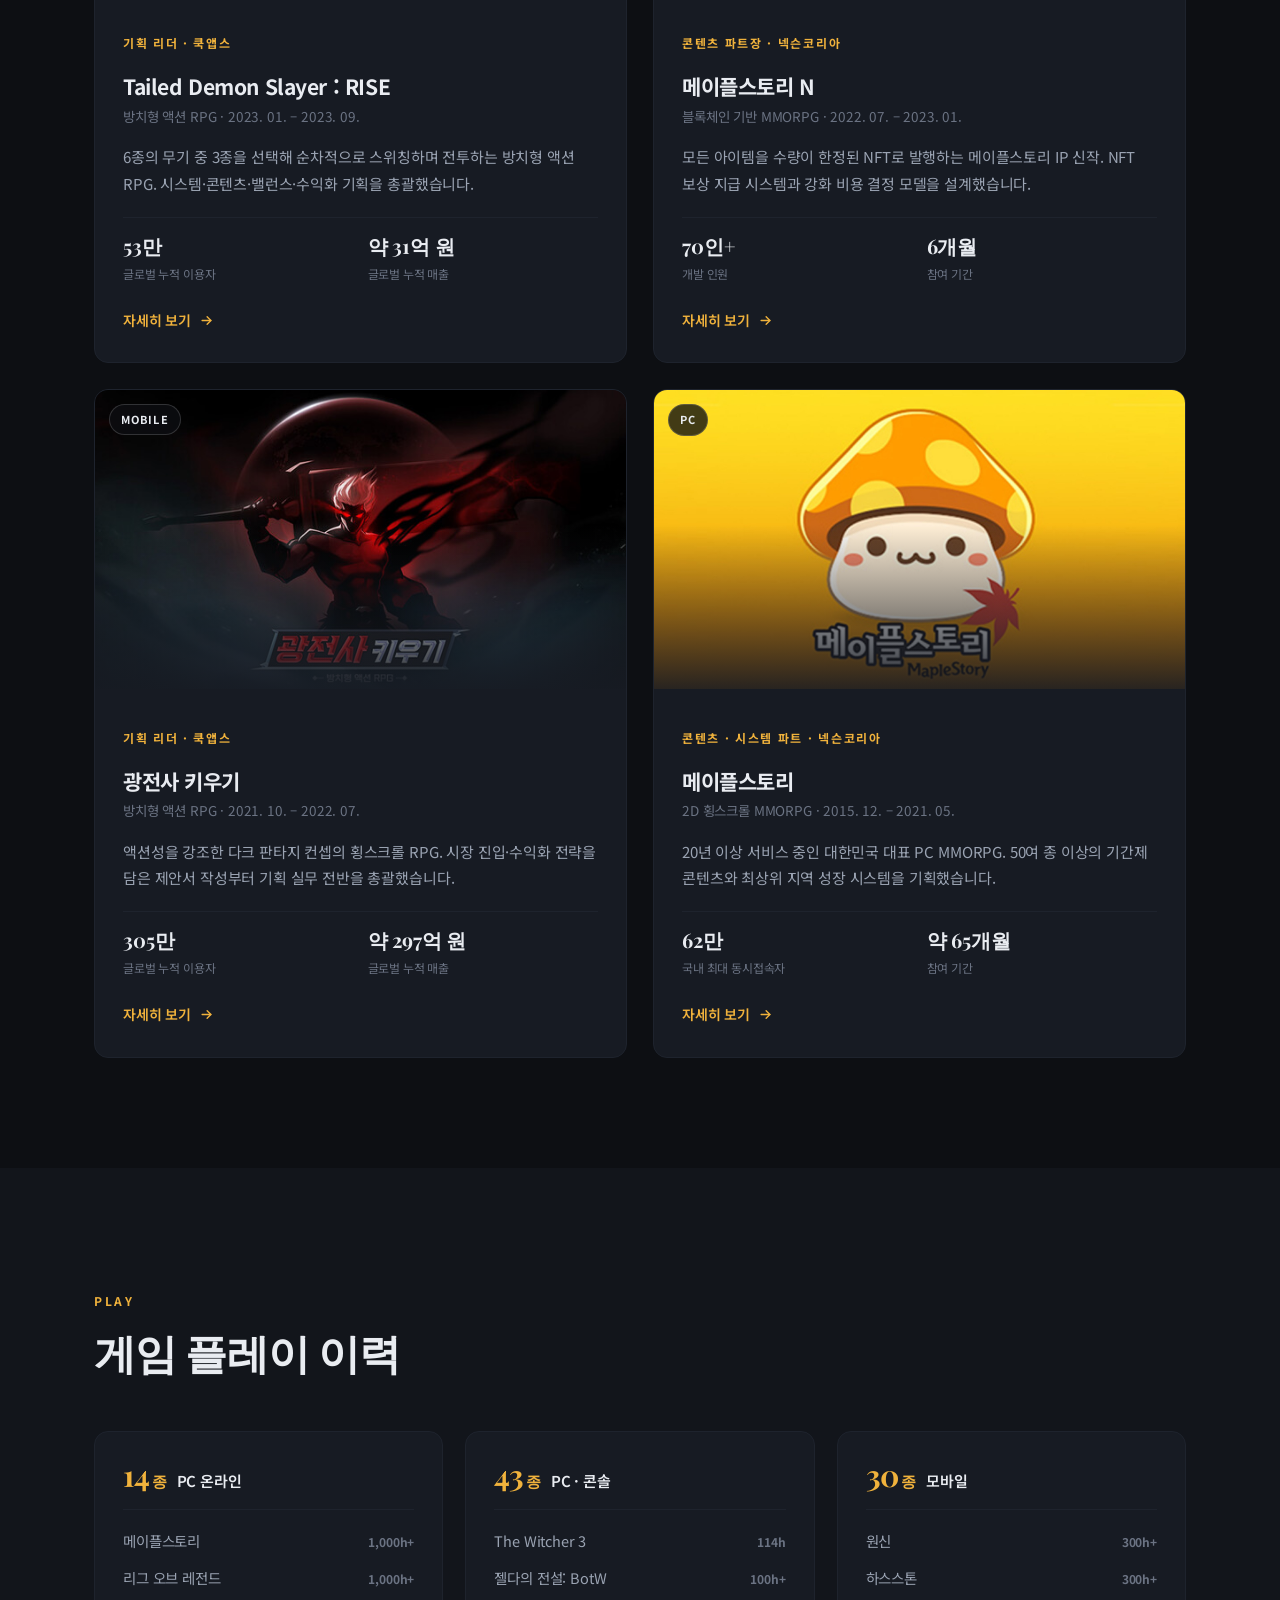
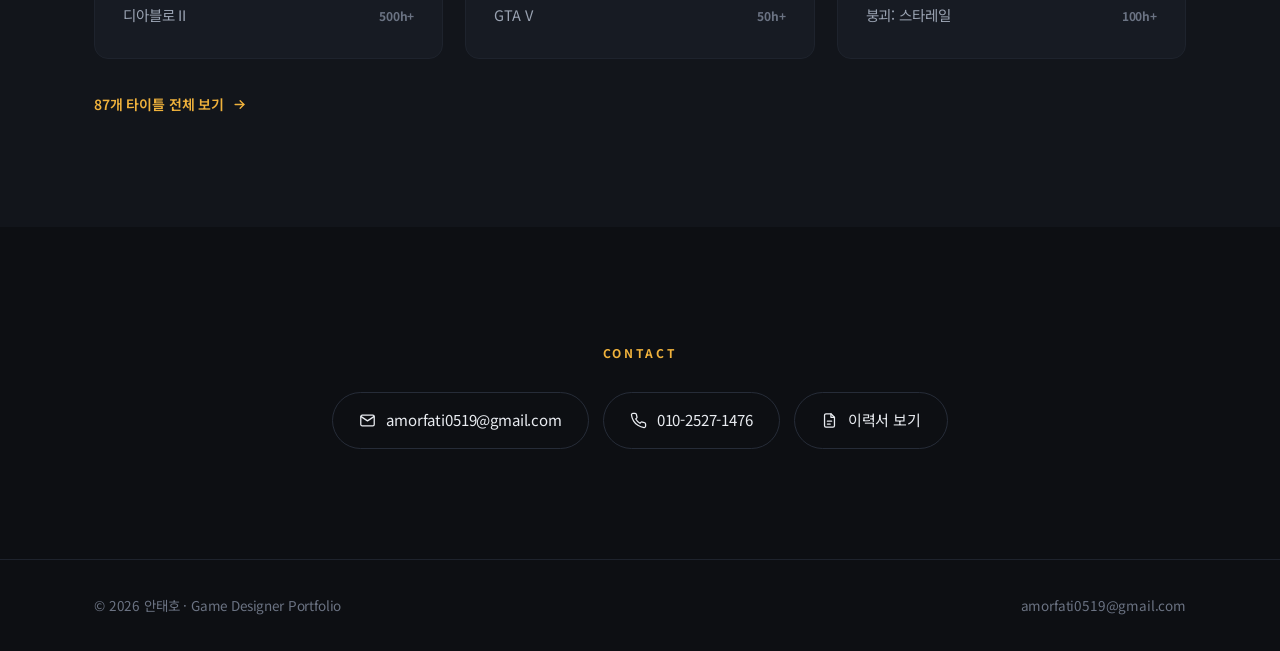
==== commit 186ce691: "Add play history summary to home" ====
--- a/index.html
+++ b/index.html
@@ -470,7 +470,62 @@
 </section>
 
 <!-- ======================================================== contact -->
-<section class="section section--alt" id="contact">
+<!-- =========================================================== play -->
+<section class="section section--alt" id="play">
+  <div class="wrap">
+    <div class="section-head reveal">
+      <p class="eyebrow">Play</p>
+      <h2 class="section-title">게임 플레이 이력</h2>
+    </div>
+
+    <div class="play-summary reveal">
+      <div class="play-sum">
+        <div class="play-sum__head">
+          <span class="play-sum__count">14<small>종</small></span>
+          <span class="play-sum__name">PC 온라인</span>
+        </div>
+        <ul class="play-sum__list">
+          <li>메이플스토리 <b>1,000h+</b></li>
+          <li>리그 오브 레전드 <b>1,000h+</b></li>
+          <li>디아블로 II <b>500h+</b></li>
+        </ul>
+      </div>
+
+      <div class="play-sum">
+        <div class="play-sum__head">
+          <span class="play-sum__count">43<small>종</small></span>
+          <span class="play-sum__name">PC · 콘솔</span>
+        </div>
+        <ul class="play-sum__list">
+          <li>The Witcher 3 <b>114h</b></li>
+          <li>젤다의 전설: BotW <b>100h+</b></li>
+          <li>GTA V <b>50h+</b></li>
+        </ul>
+      </div>
+
+      <div class="play-sum">
+        <div class="play-sum__head">
+          <span class="play-sum__count">30<small>종</small></span>
+          <span class="play-sum__name">모바일</span>
+        </div>
+        <ul class="play-sum__list">
+          <li>원신 <b>300h+</b></li>
+          <li>하스스톤 <b>300h+</b></li>
+          <li>붕괴: 스타레일 <b>100h+</b></li>
+        </ul>
+      </div>
+    </div>
+
+    <div class="play-more reveal">
+      <a class="link-arrow" href="play.html">
+        87개 타이틀 전체 보기
+        <svg viewBox="0 0 24 24" fill="none" stroke="currentColor" stroke-width="2.2" stroke-linecap="round" stroke-linejoin="round"><path d="M5 12h14"/><path d="M13 6l6 6-6 6"/></svg>
+      </a>
+    </div>
+  </div>
+</section>
+
+<section class="section" id="contact">
   <div class="wrap">
     <div class="contact reveal">
       <h2 class="eyebrow contact__eyebrow">Contact</h2>
--- a/assets/css/style.css
+++ b/assets/css/style.css
@@ -903,6 +903,56 @@
   .shots--tall { grid-template-columns: 1fr 1fr; }
   .shots--mini { grid-template-columns: 1fr 1fr; }
 }
+
+/* ----------------------------------------------- 홈: 플레이 이력 요약 */
+
+.play-summary {
+  display: grid;
+  grid-template-columns: repeat(auto-fit, minmax(280px, 1fr));
+  gap: 22px;
+}
+.play-sum {
+  background: var(--surface);
+  border: 1px solid var(--line-soft);
+  border-radius: var(--radius);
+  padding: 28px 28px 24px;
+}
+.play-sum__head {
+  display: flex;
+  align-items: baseline;
+  gap: 10px;
+  padding-bottom: 14px;
+  margin-bottom: 12px;
+  border-bottom: 1px solid var(--line-soft);
+}
+.play-sum__count {
+  font-family: var(--serif);
+  font-size: 30px;
+  font-weight: 700;
+  color: var(--accent);
+  line-height: 1;
+}
+.play-sum__count small { font-size: 0.5em; font-weight: 600; margin-left: 2px; }
+.play-sum__name { font-size: 15px; font-weight: 600; }
+
+.play-sum__list { list-style: none; margin: 0; padding: 0; }
+.play-sum__list li {
+  display: flex;
+  align-items: baseline;
+  justify-content: space-between;
+  gap: 12px;
+  padding: 6px 0;
+  font-size: 14.5px;
+  color: var(--text-dim);
+}
+.play-sum__list b {
+  flex-shrink: 0;
+  font-size: 12px;
+  font-weight: 700;
+  color: var(--text-mute);
+}
+
+.play-more { margin-top: 30px; }
 
 /* ------------------------------------------------------ 플레이 이력 */
 
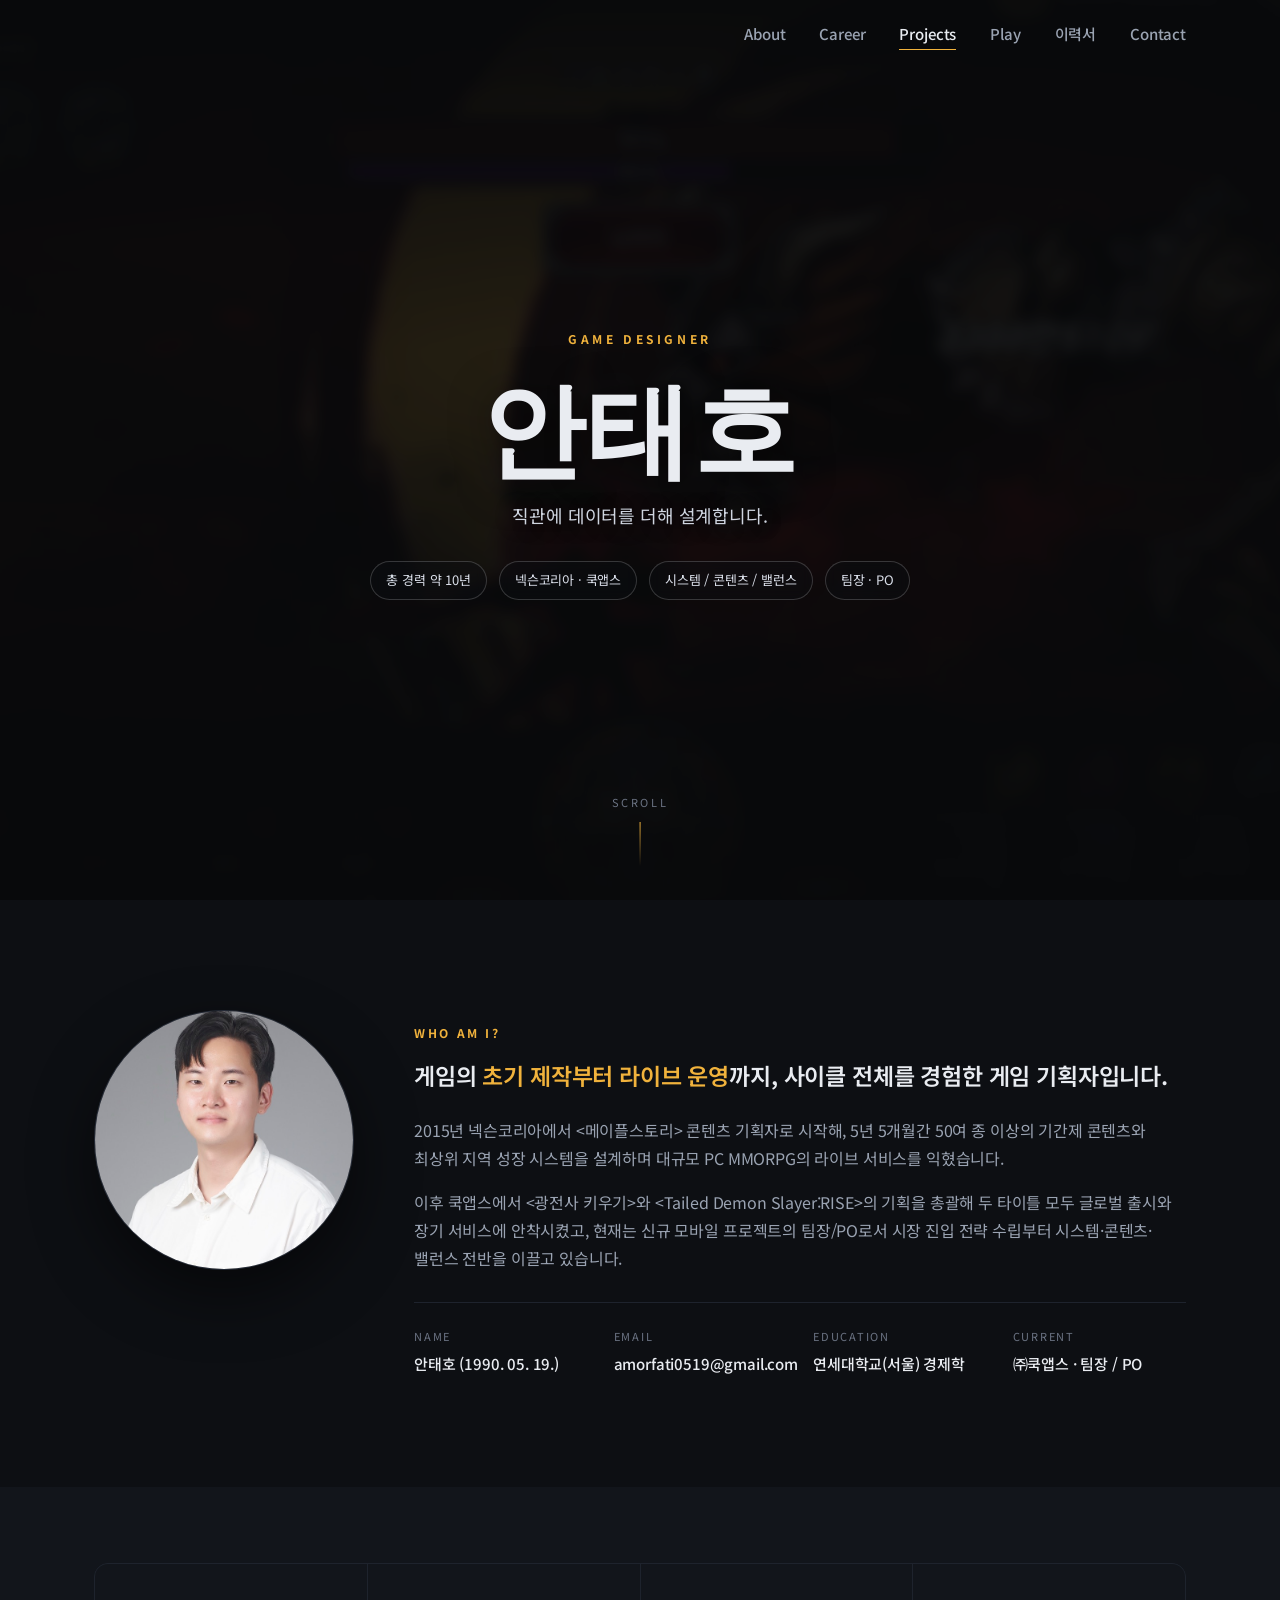
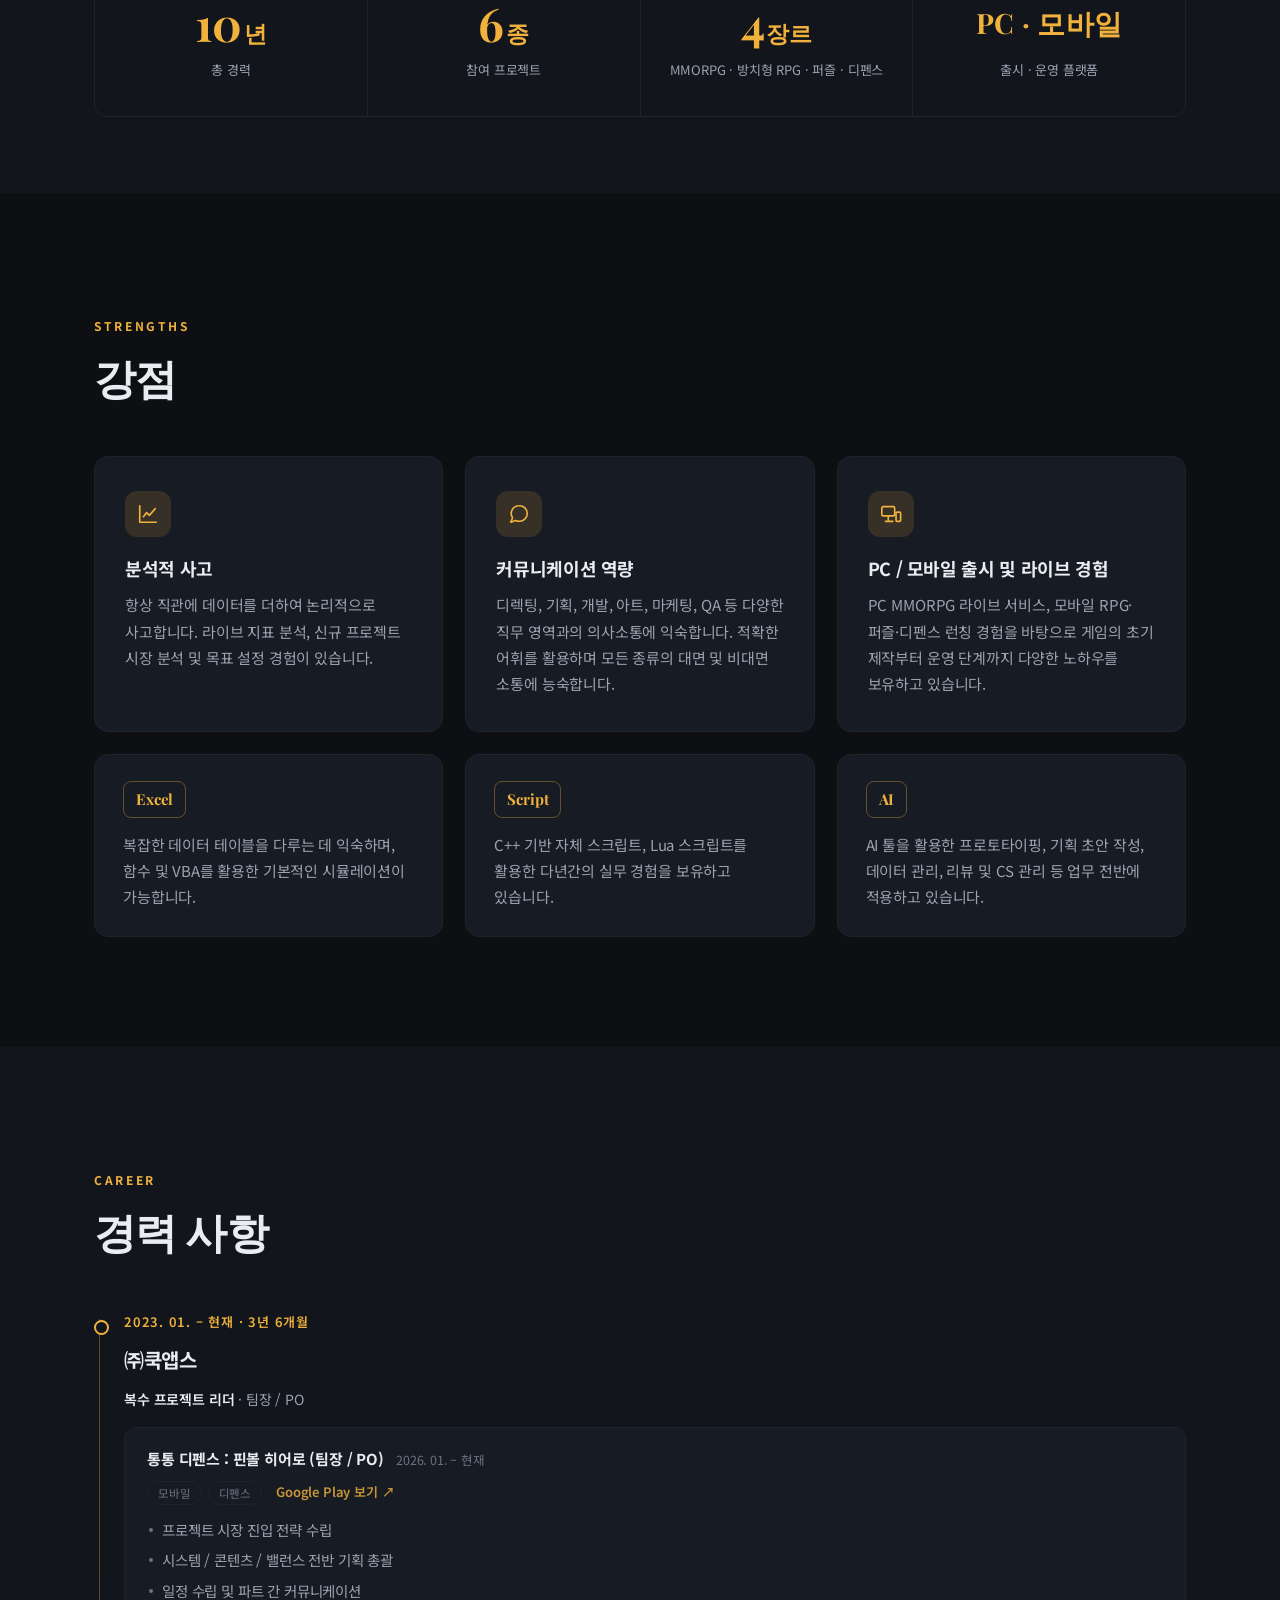
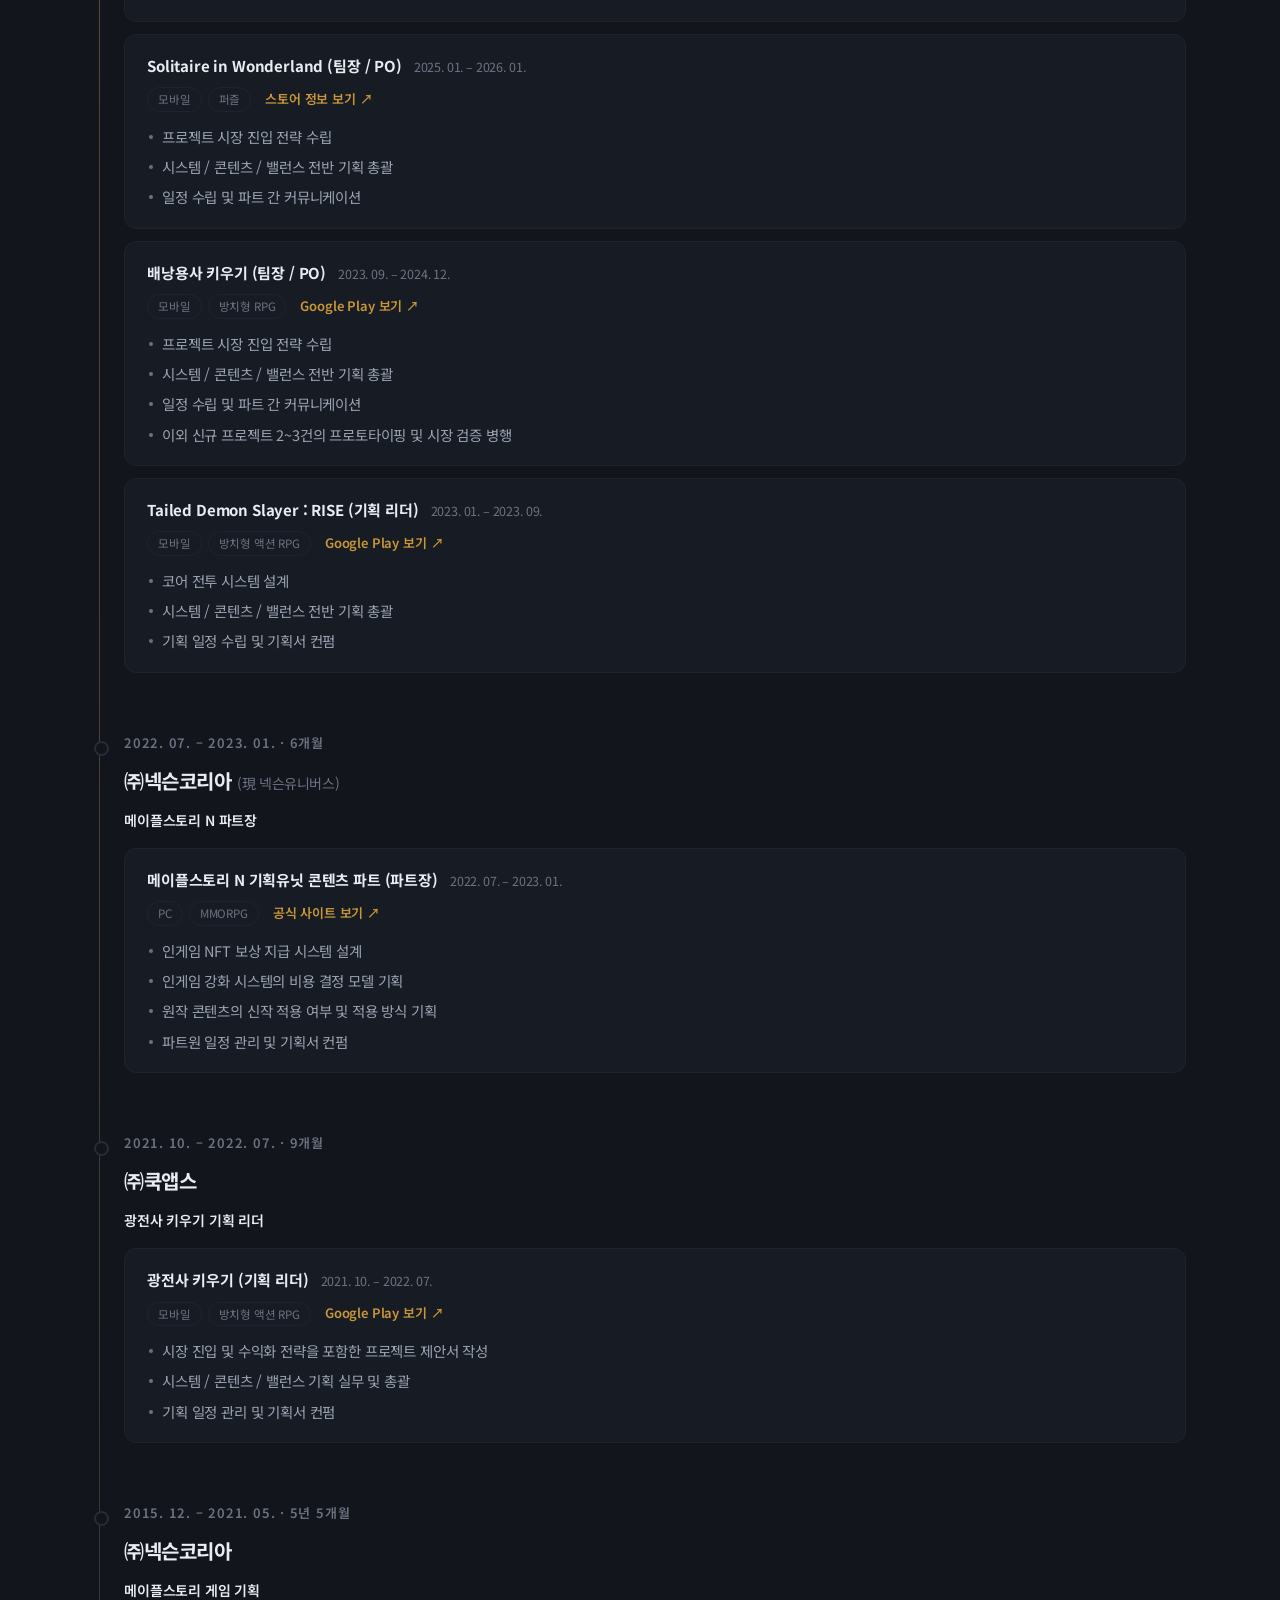
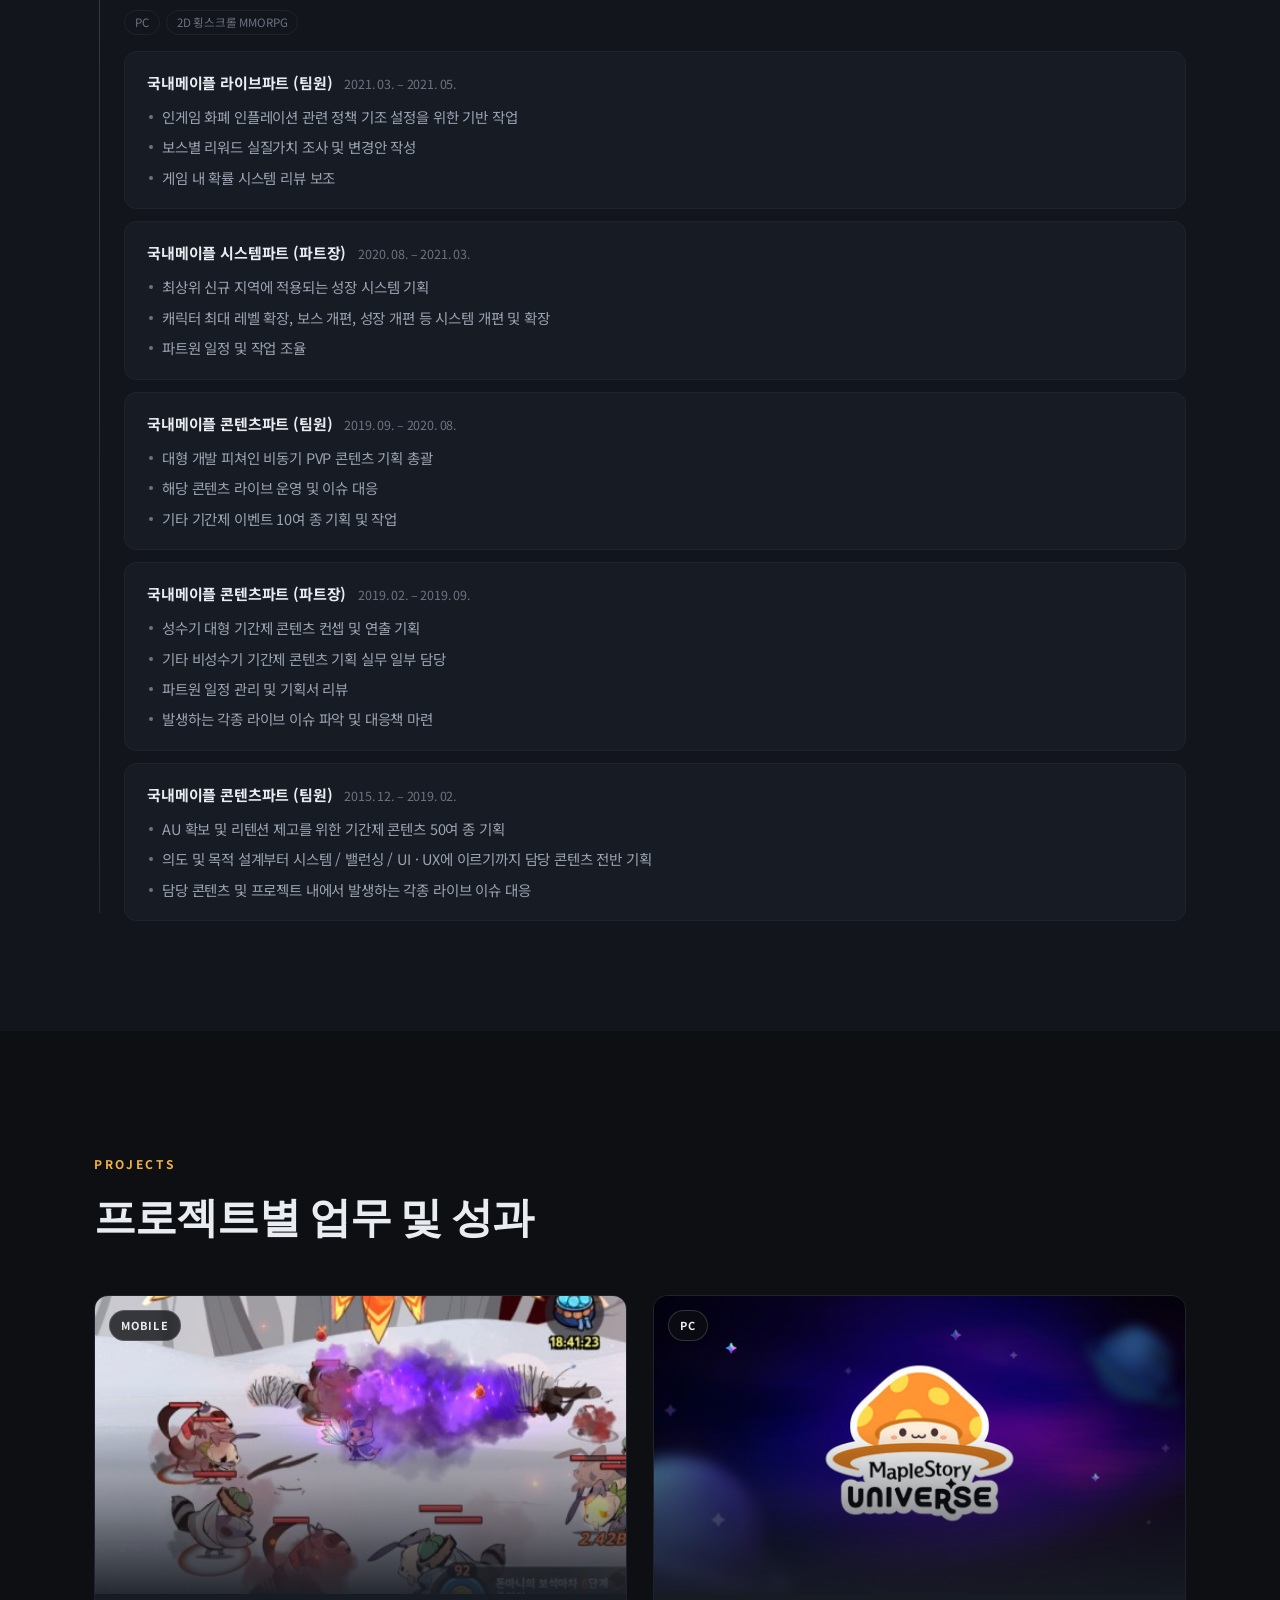
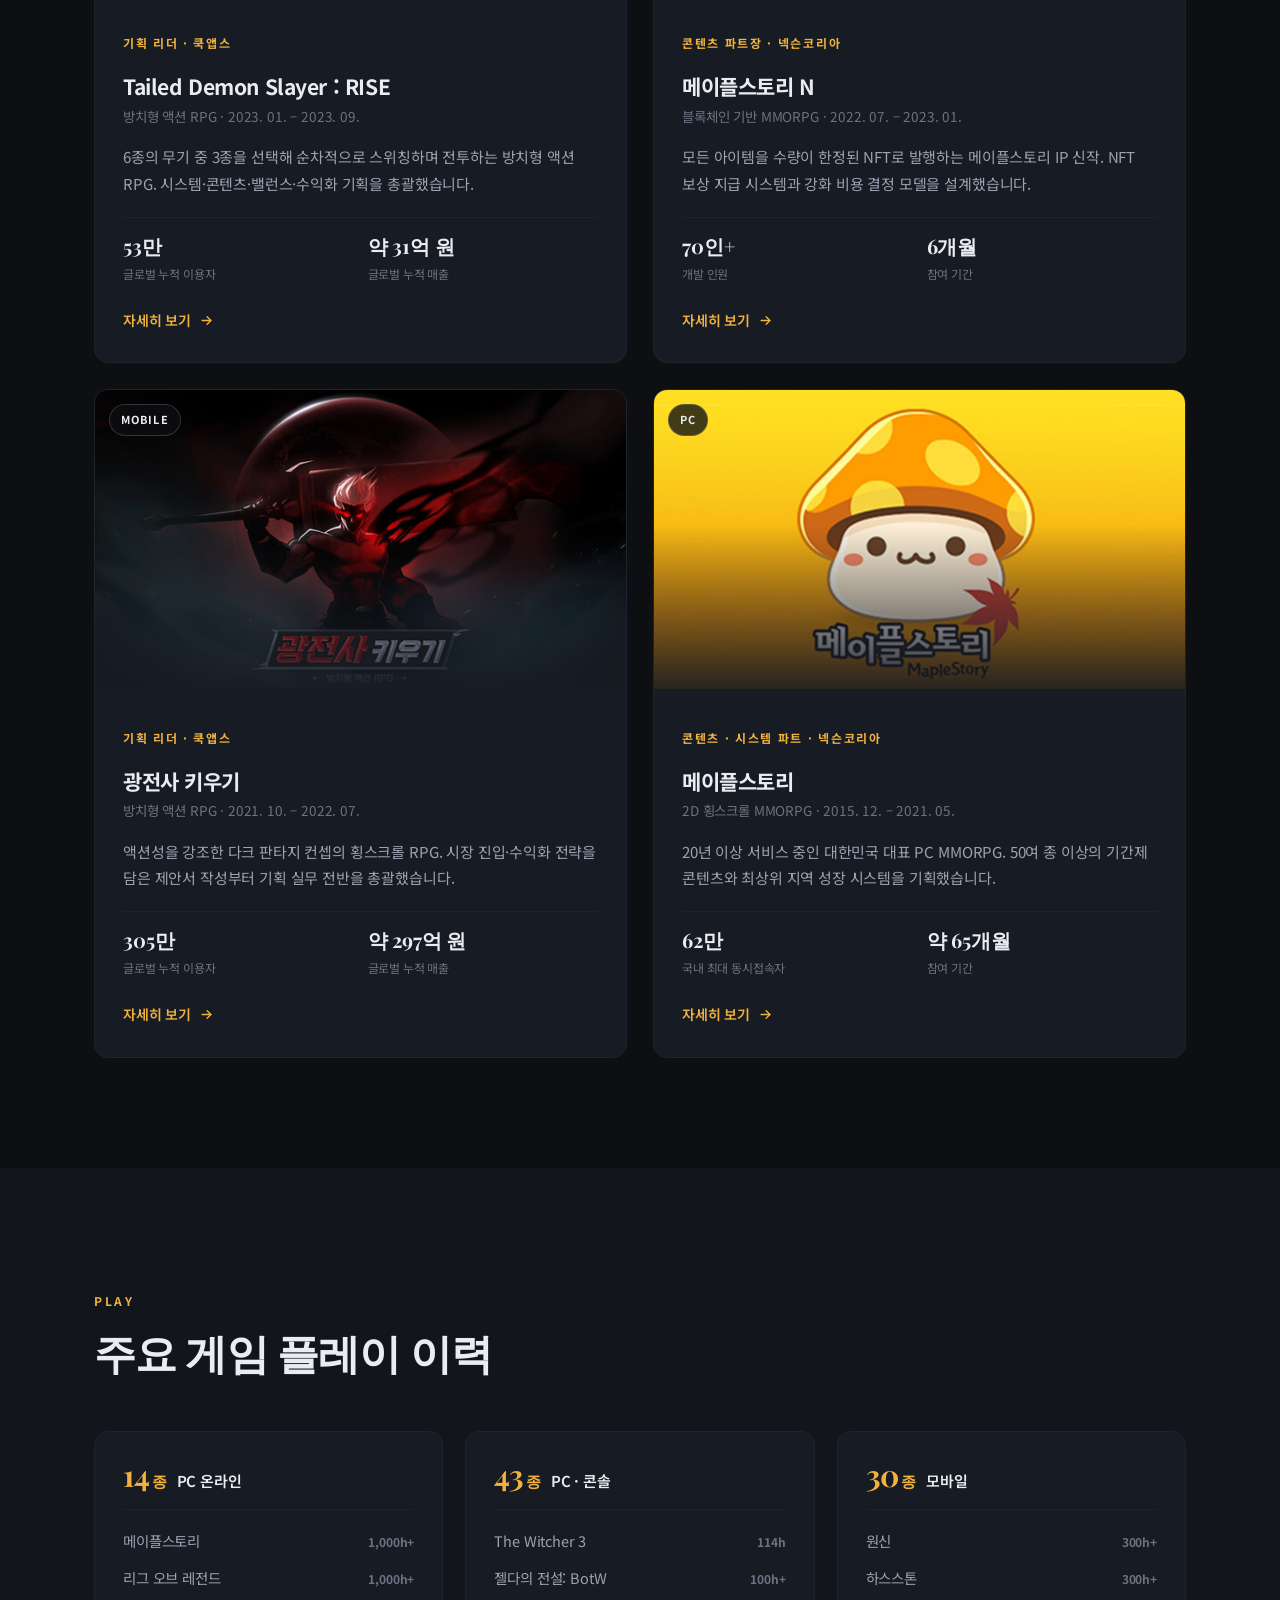
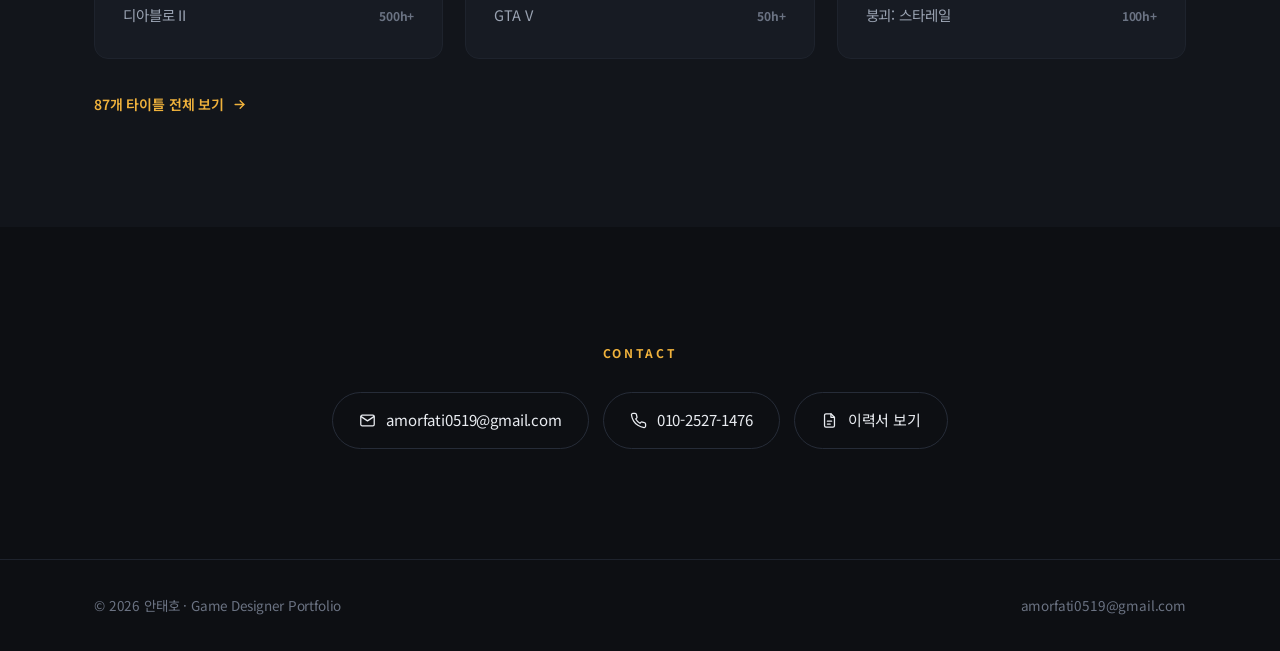
==== commit 6757eaa4: "Add play history summary to home" ====
--- a/index.html
+++ b/index.html
@@ -475,7 +475,7 @@
   <div class="wrap">
     <div class="section-head reveal">
       <p class="eyebrow">Play</p>
-      <h2 class="section-title">게임 플레이 이력</h2>
+      <h2 class="section-title">주요 게임 플레이 이력</h2>
     </div>
 
     <div class="play-summary reveal">
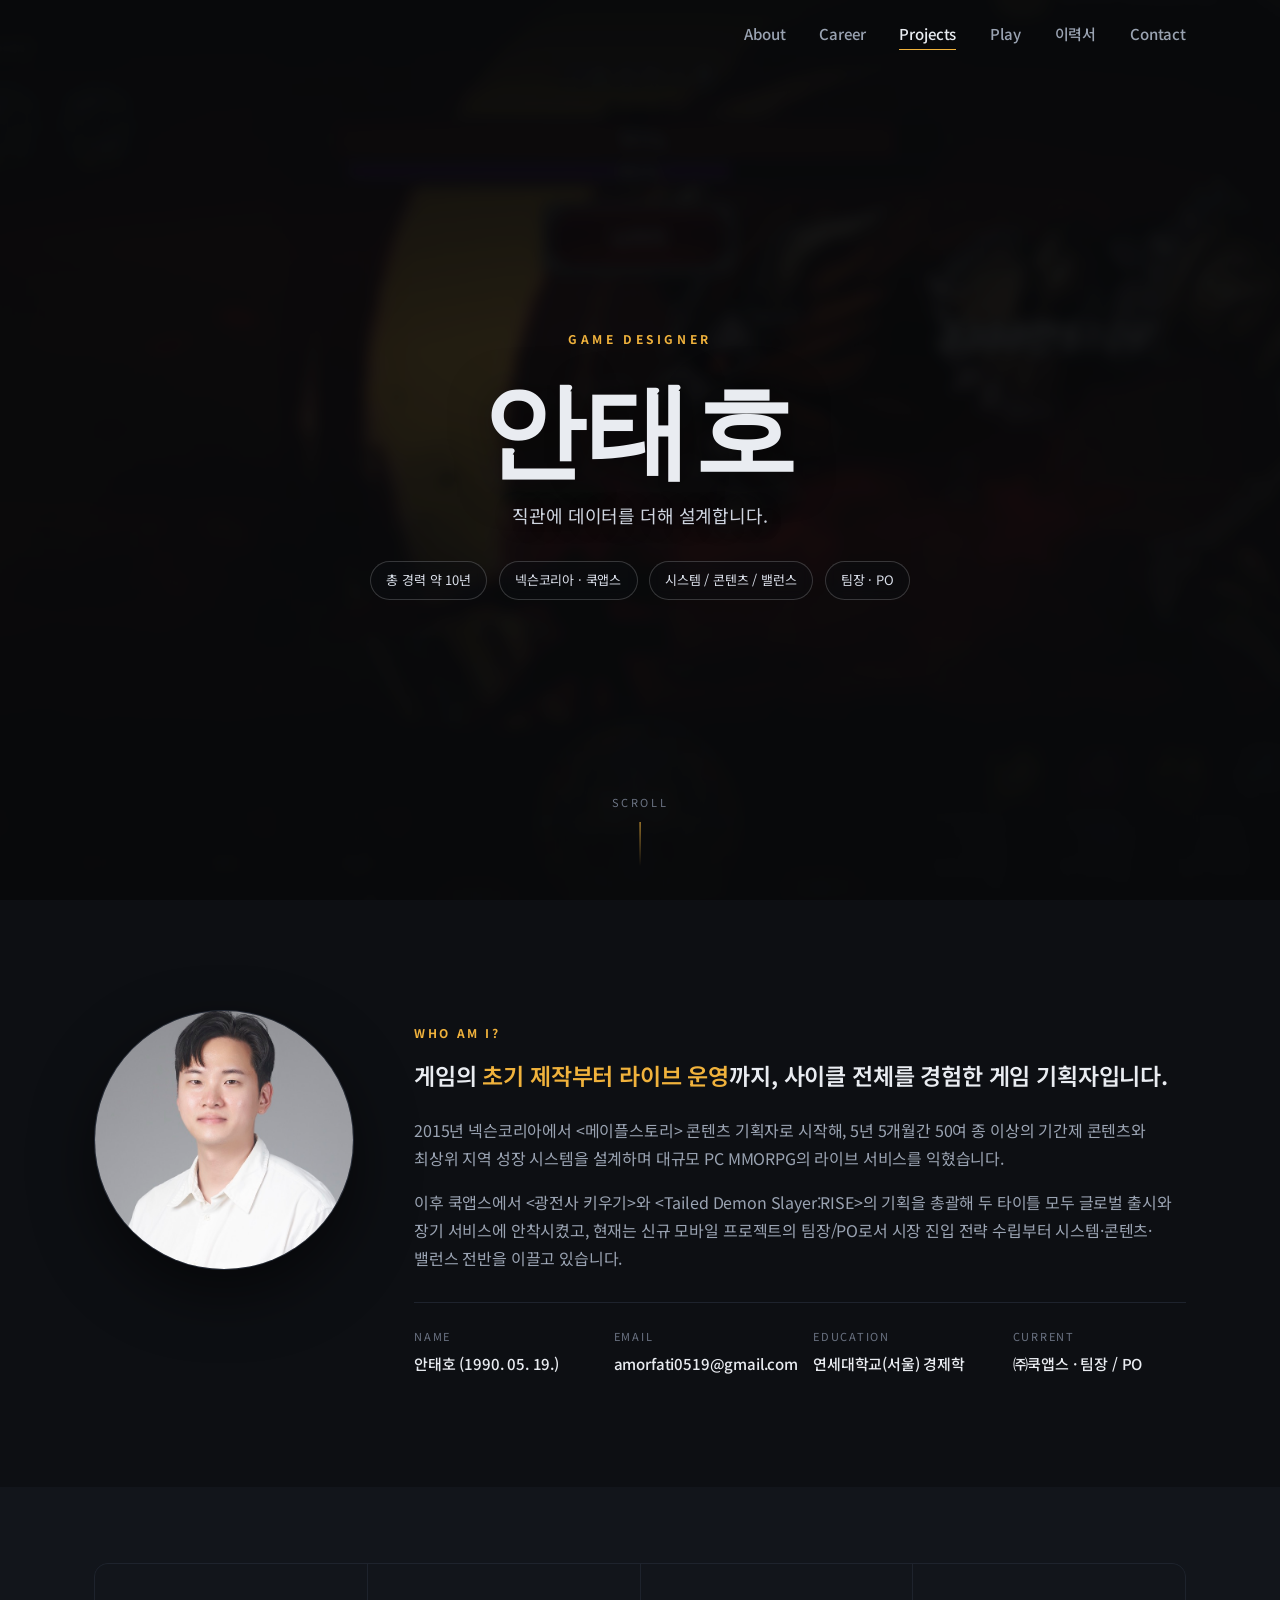
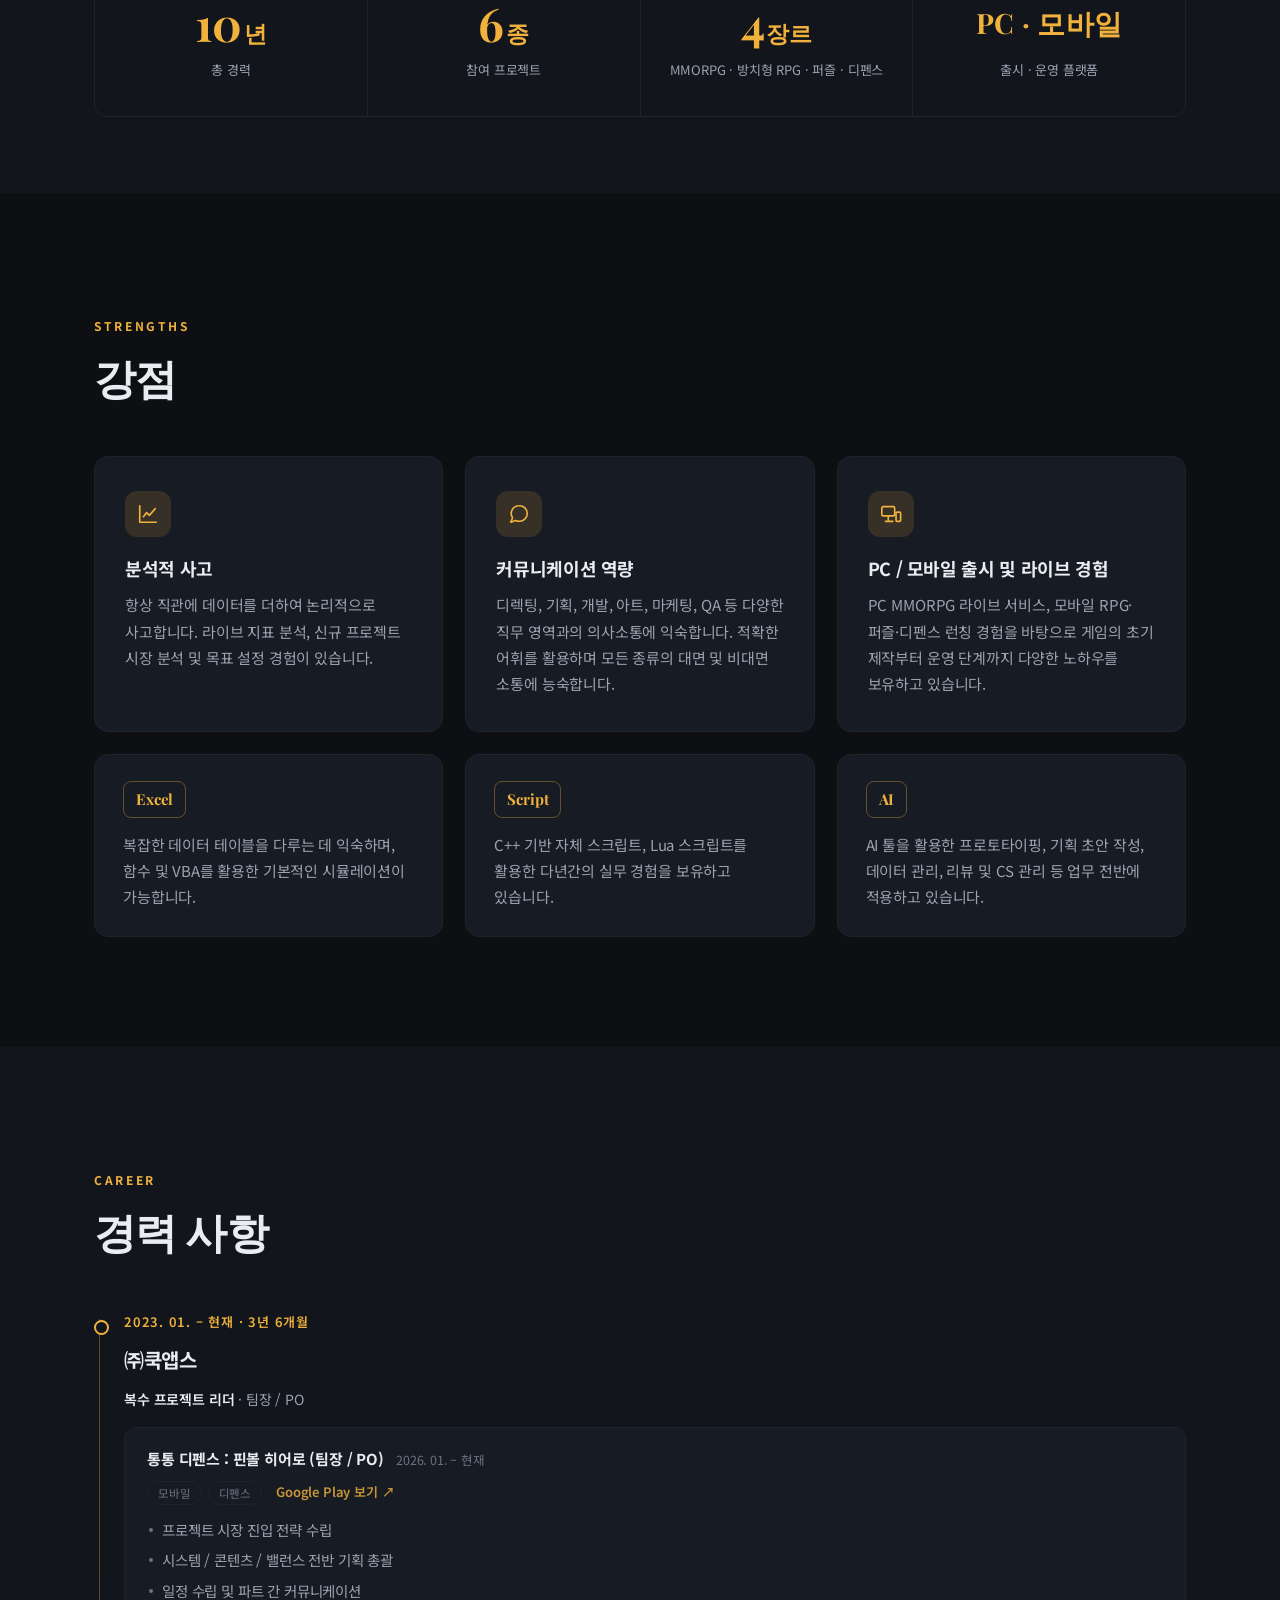
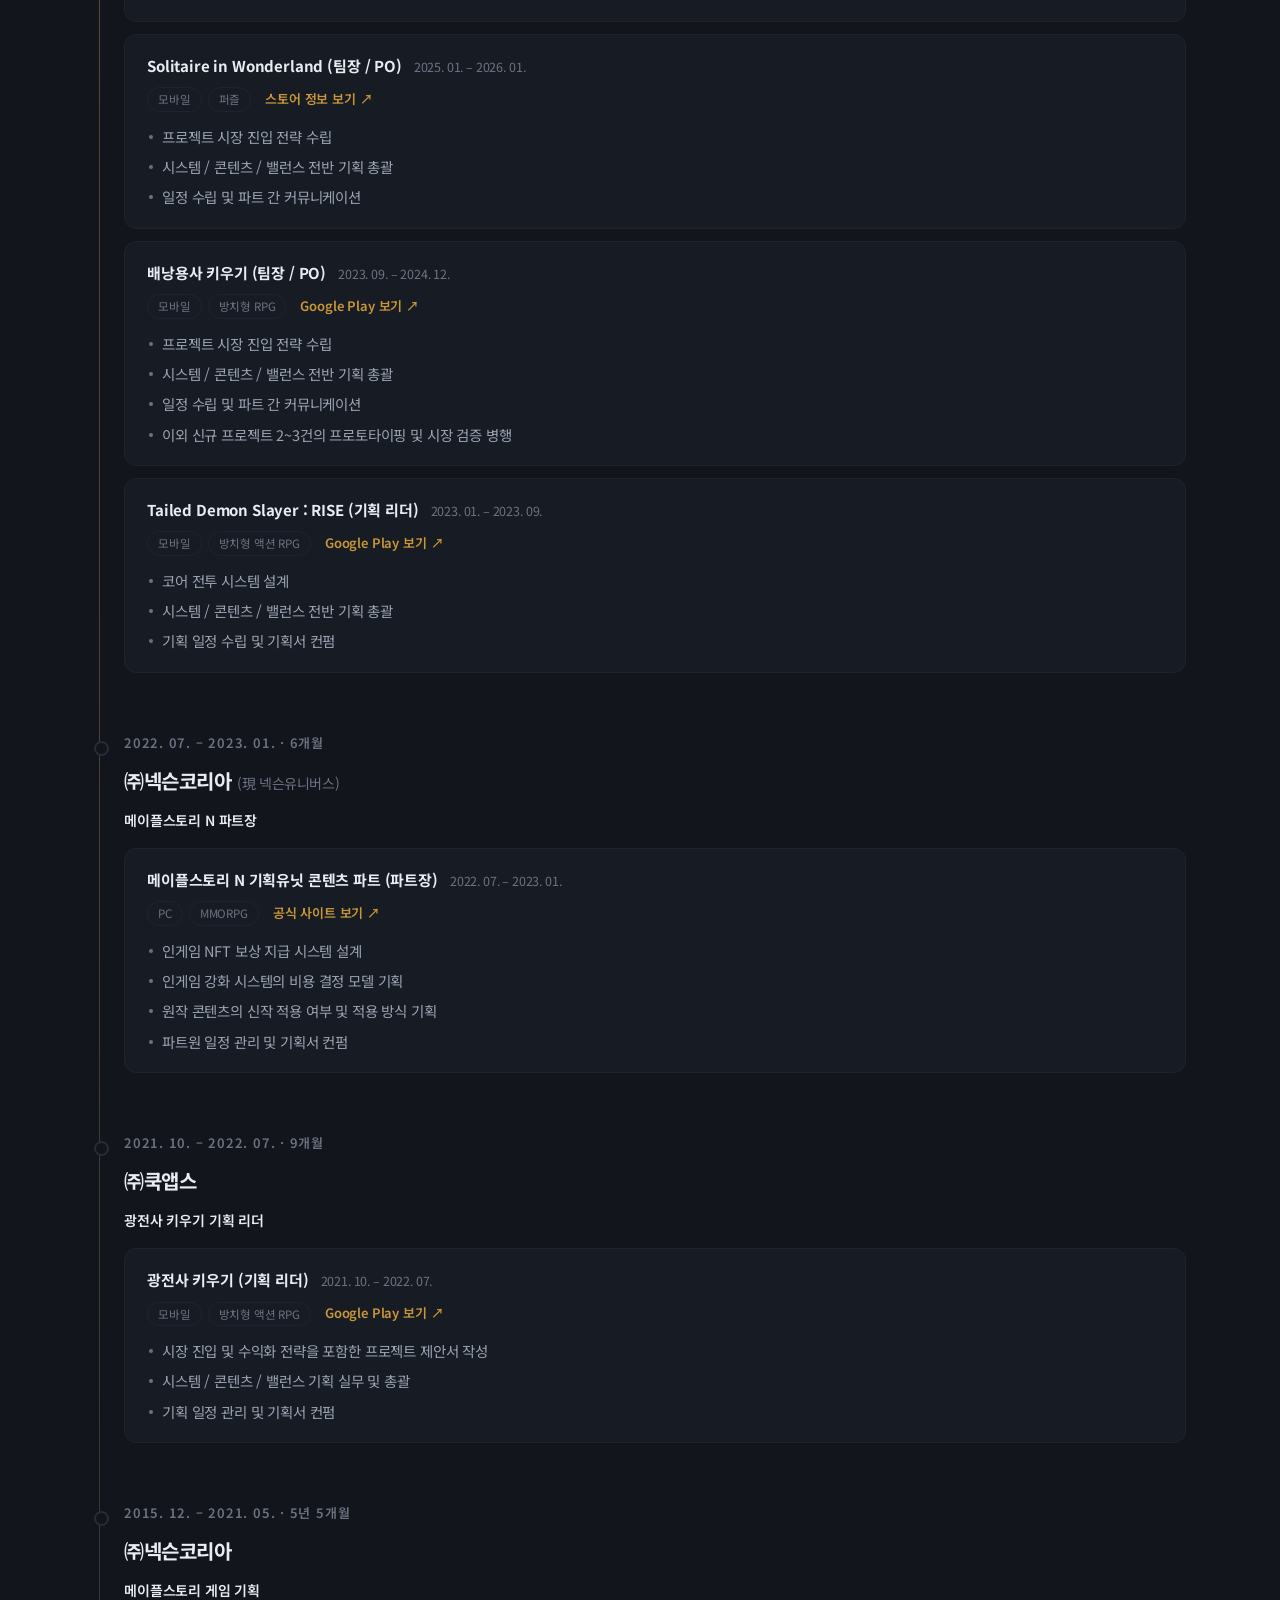
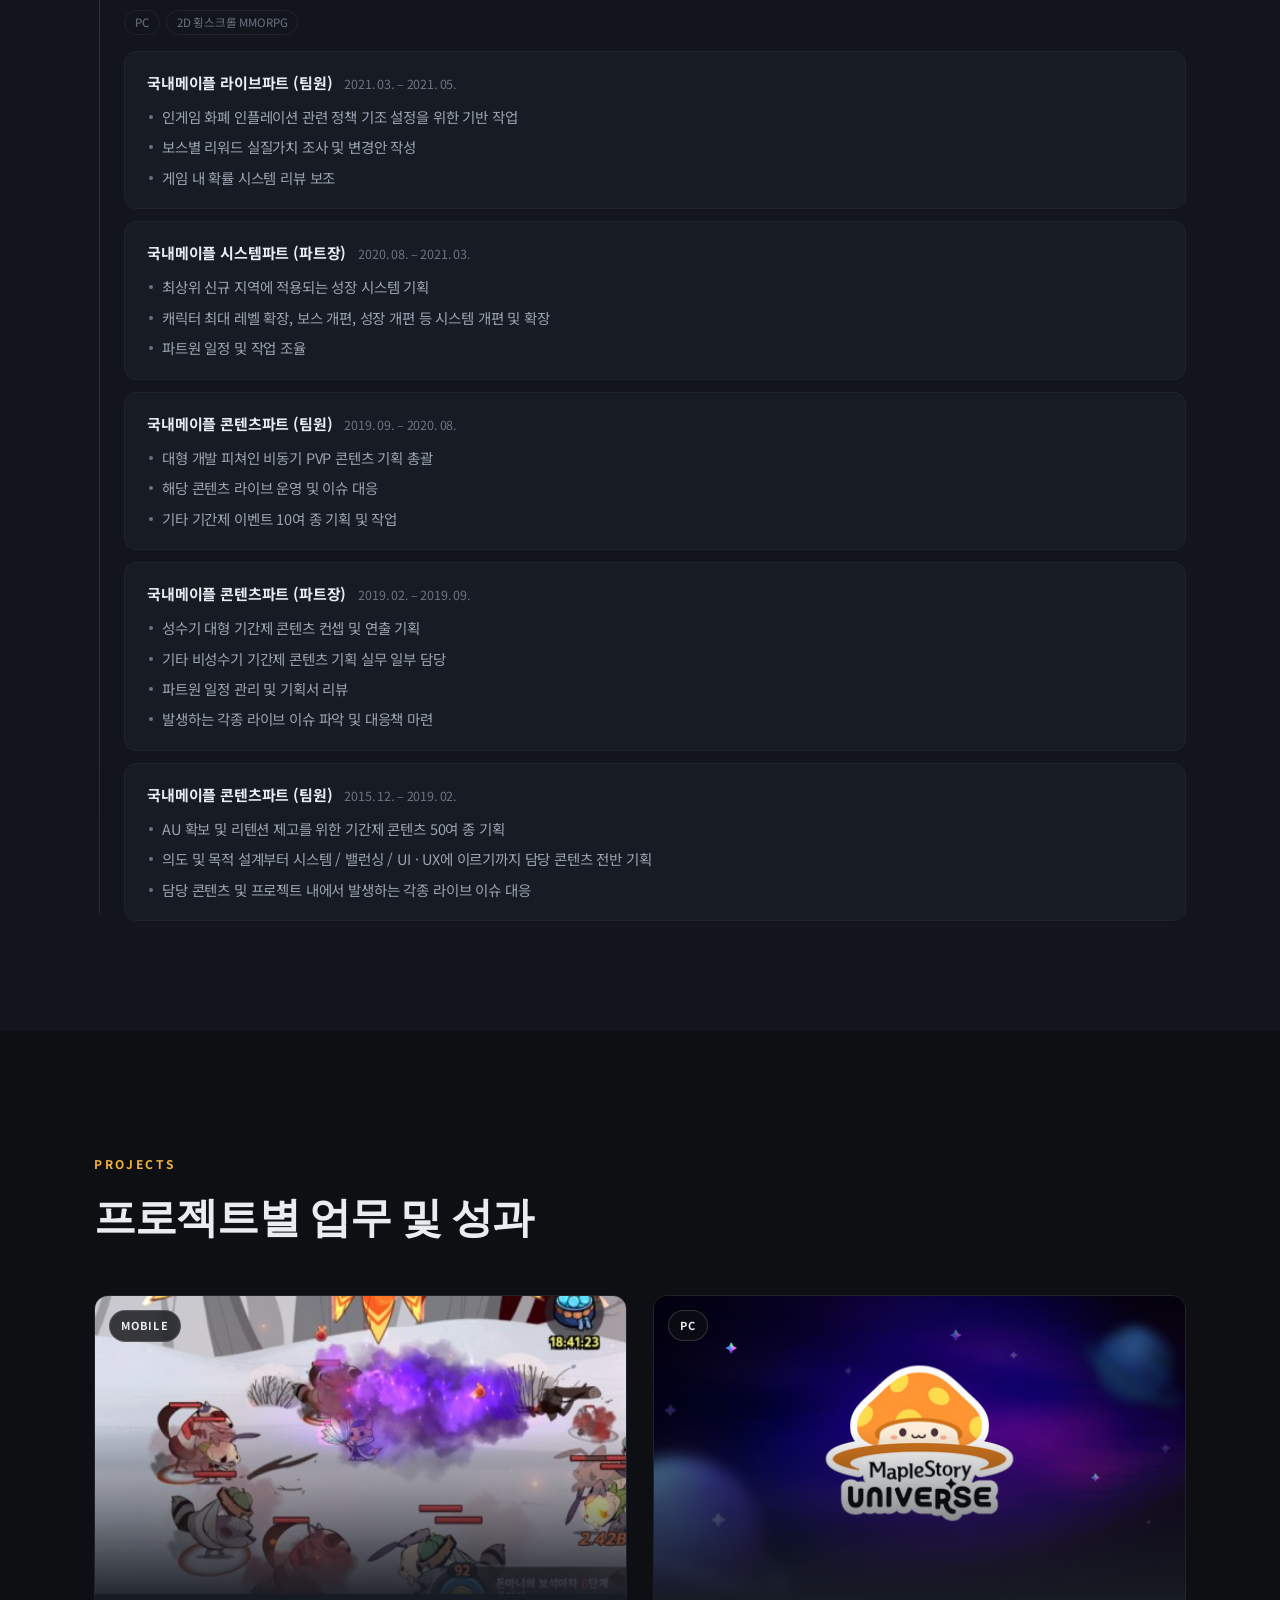
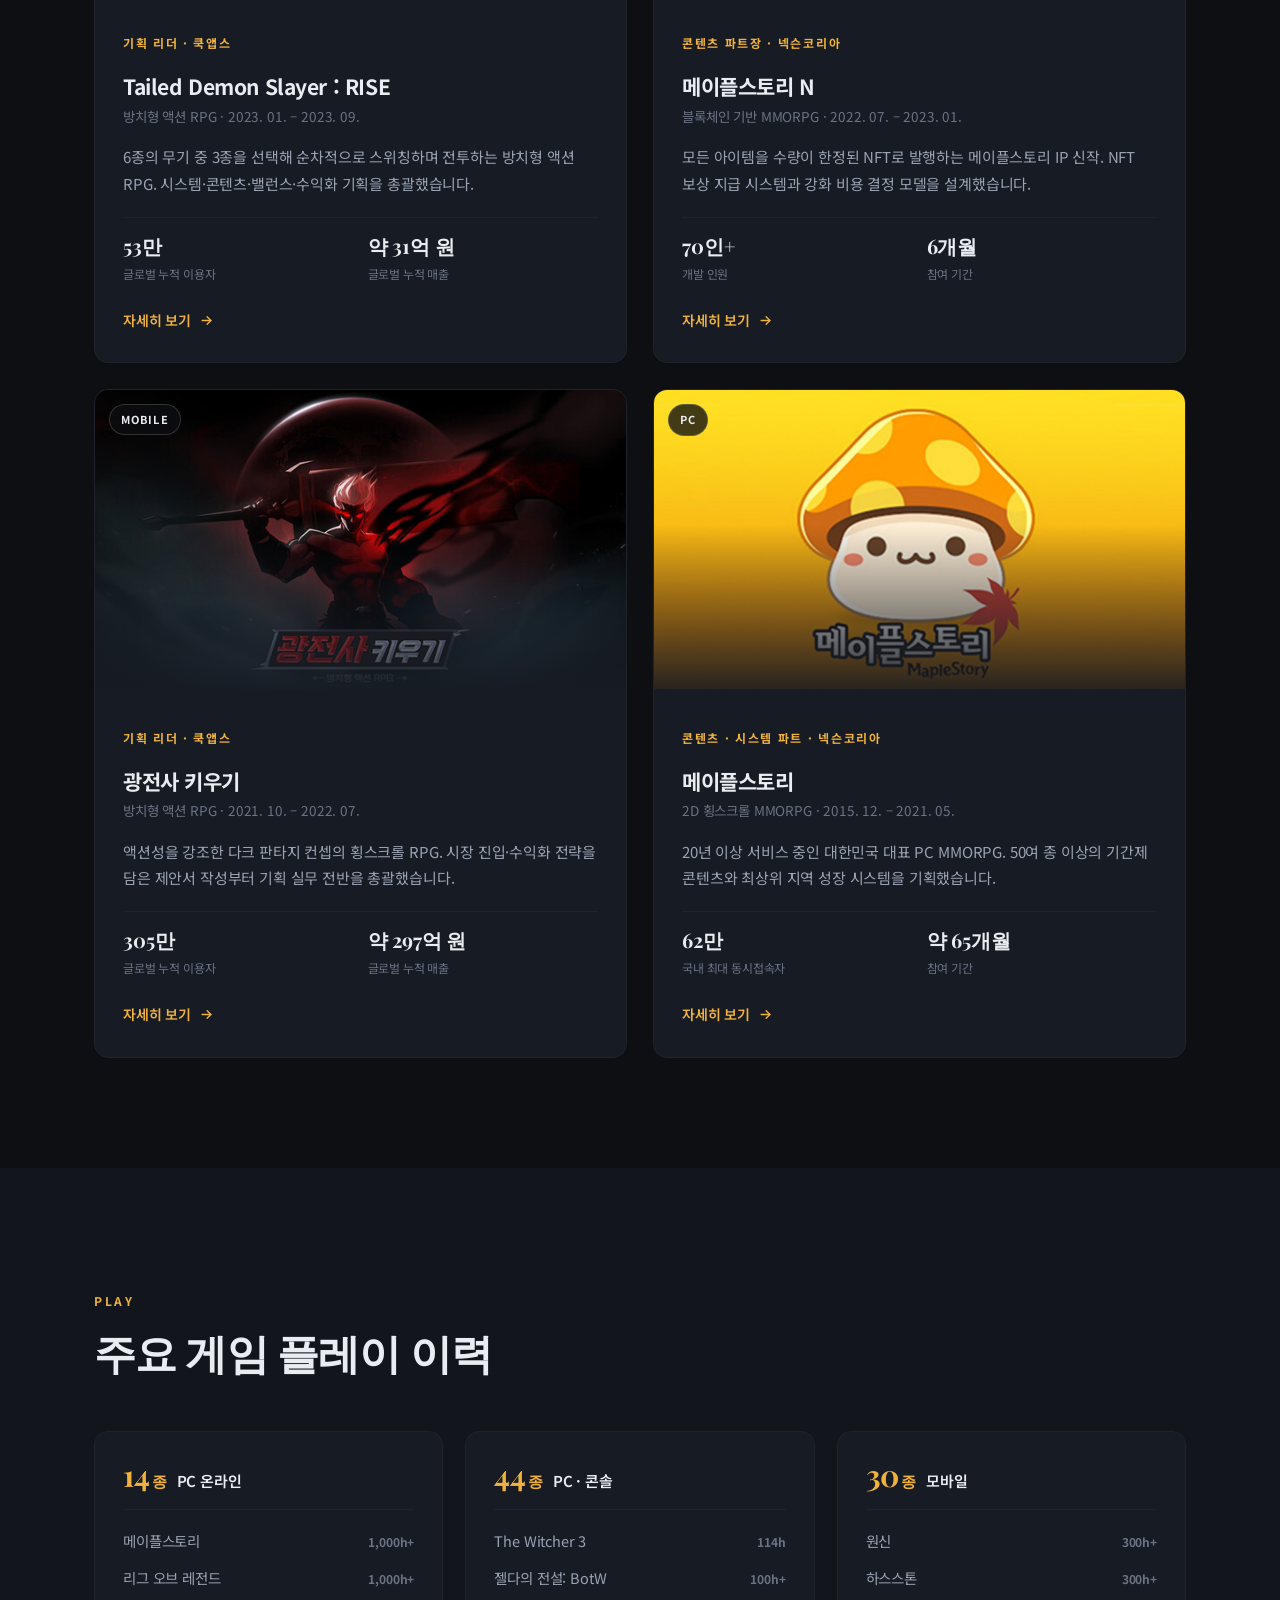
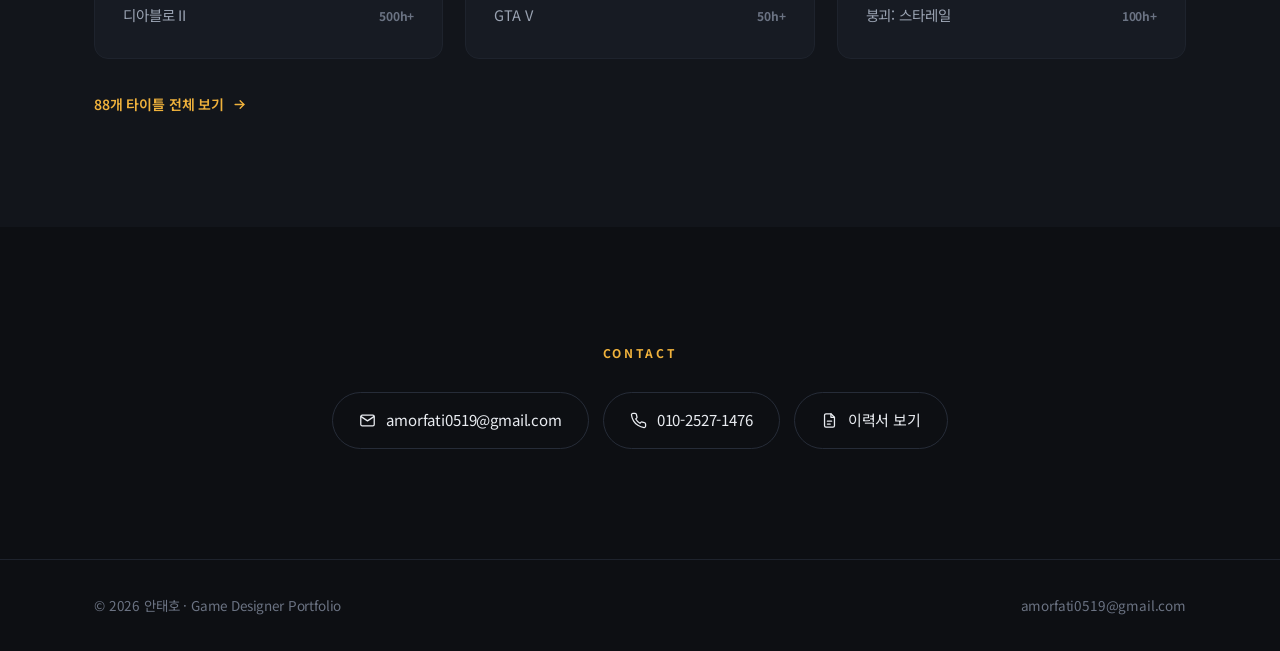
==== commit 11ff7e59: "Add play history summary to home" ====
--- a/index.html
+++ b/index.html
@@ -493,7 +493,7 @@
 
       <div class="play-sum">
         <div class="play-sum__head">
-          <span class="play-sum__count">43<small>종</small></span>
+          <span class="play-sum__count">44<small>종</small></span>
           <span class="play-sum__name">PC · 콘솔</span>
         </div>
         <ul class="play-sum__list">
@@ -518,7 +518,7 @@
 
     <div class="play-more reveal">
       <a class="link-arrow" href="play.html">
-        87개 타이틀 전체 보기
+        88개 타이틀 전체 보기
         <svg viewBox="0 0 24 24" fill="none" stroke="currentColor" stroke-width="2.2" stroke-linecap="round" stroke-linejoin="round"><path d="M5 12h14"/><path d="M13 6l6 6-6 6"/></svg>
       </a>
     </div>
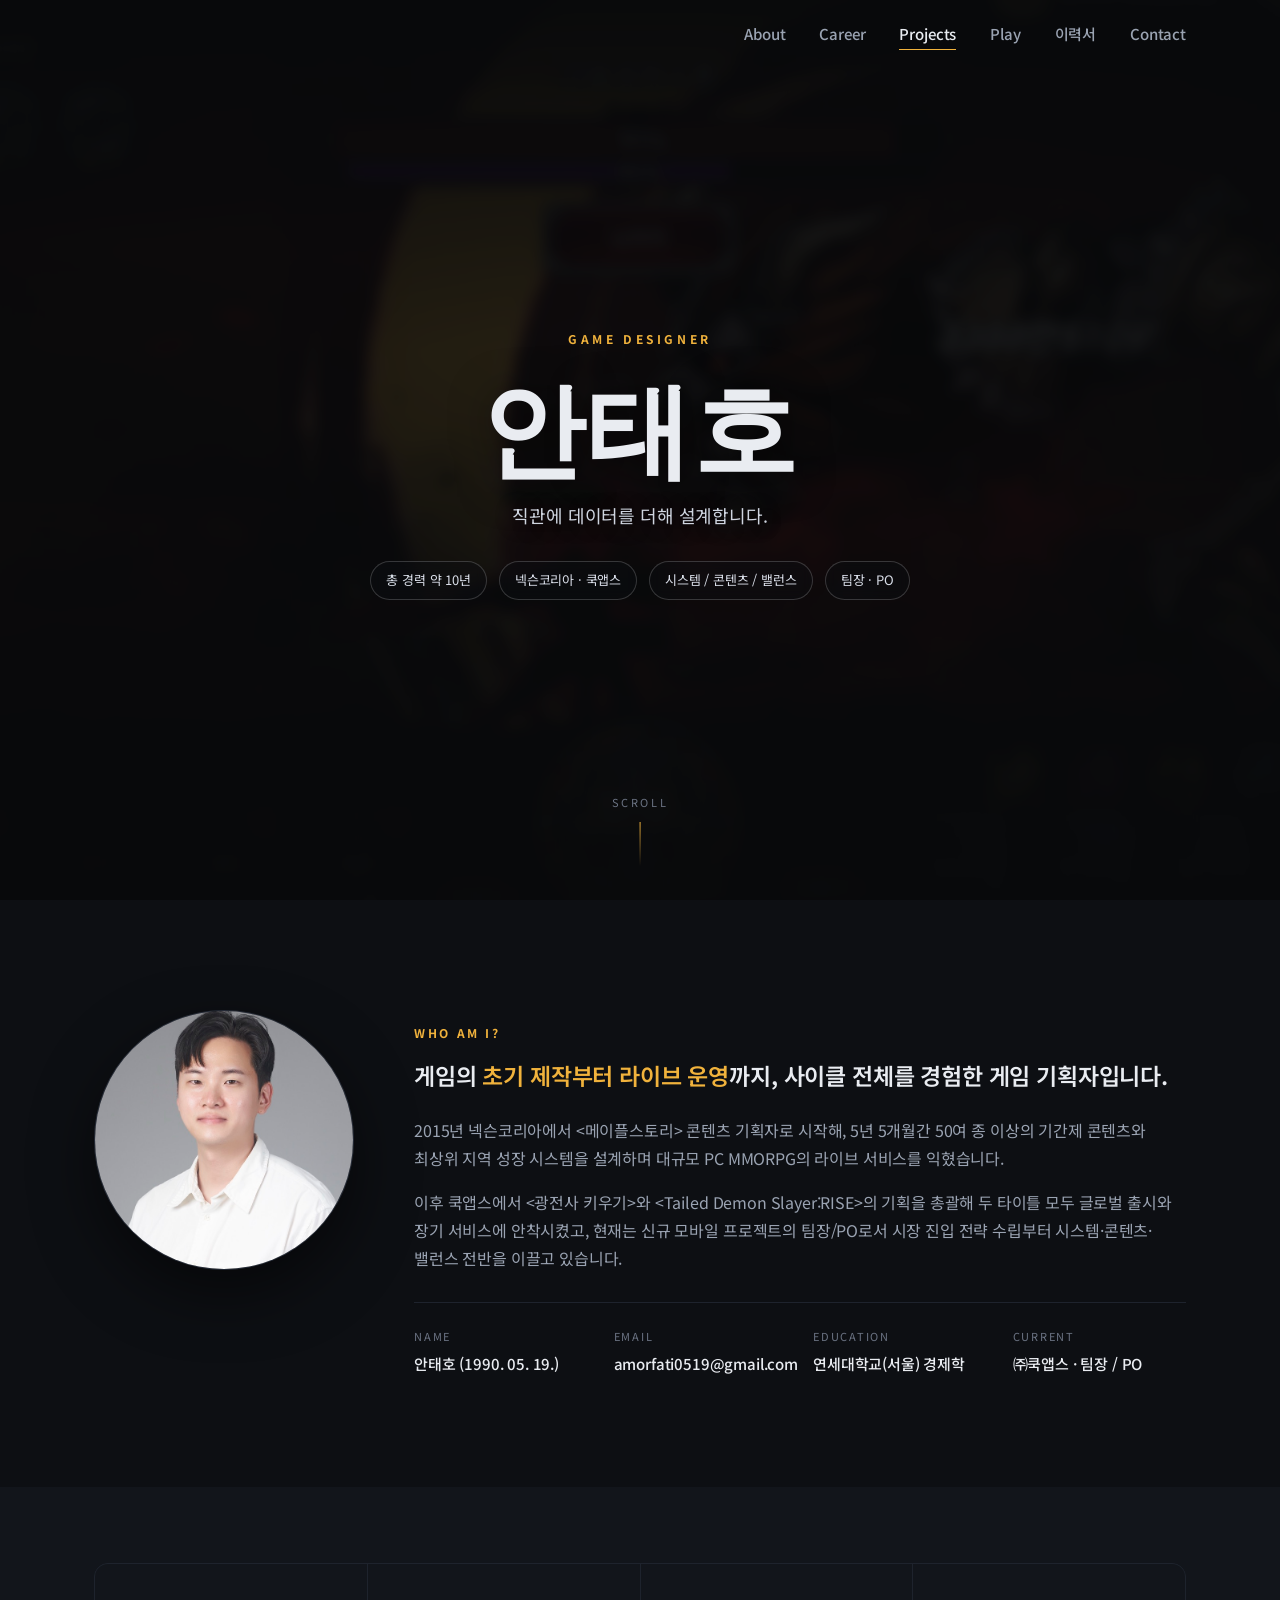
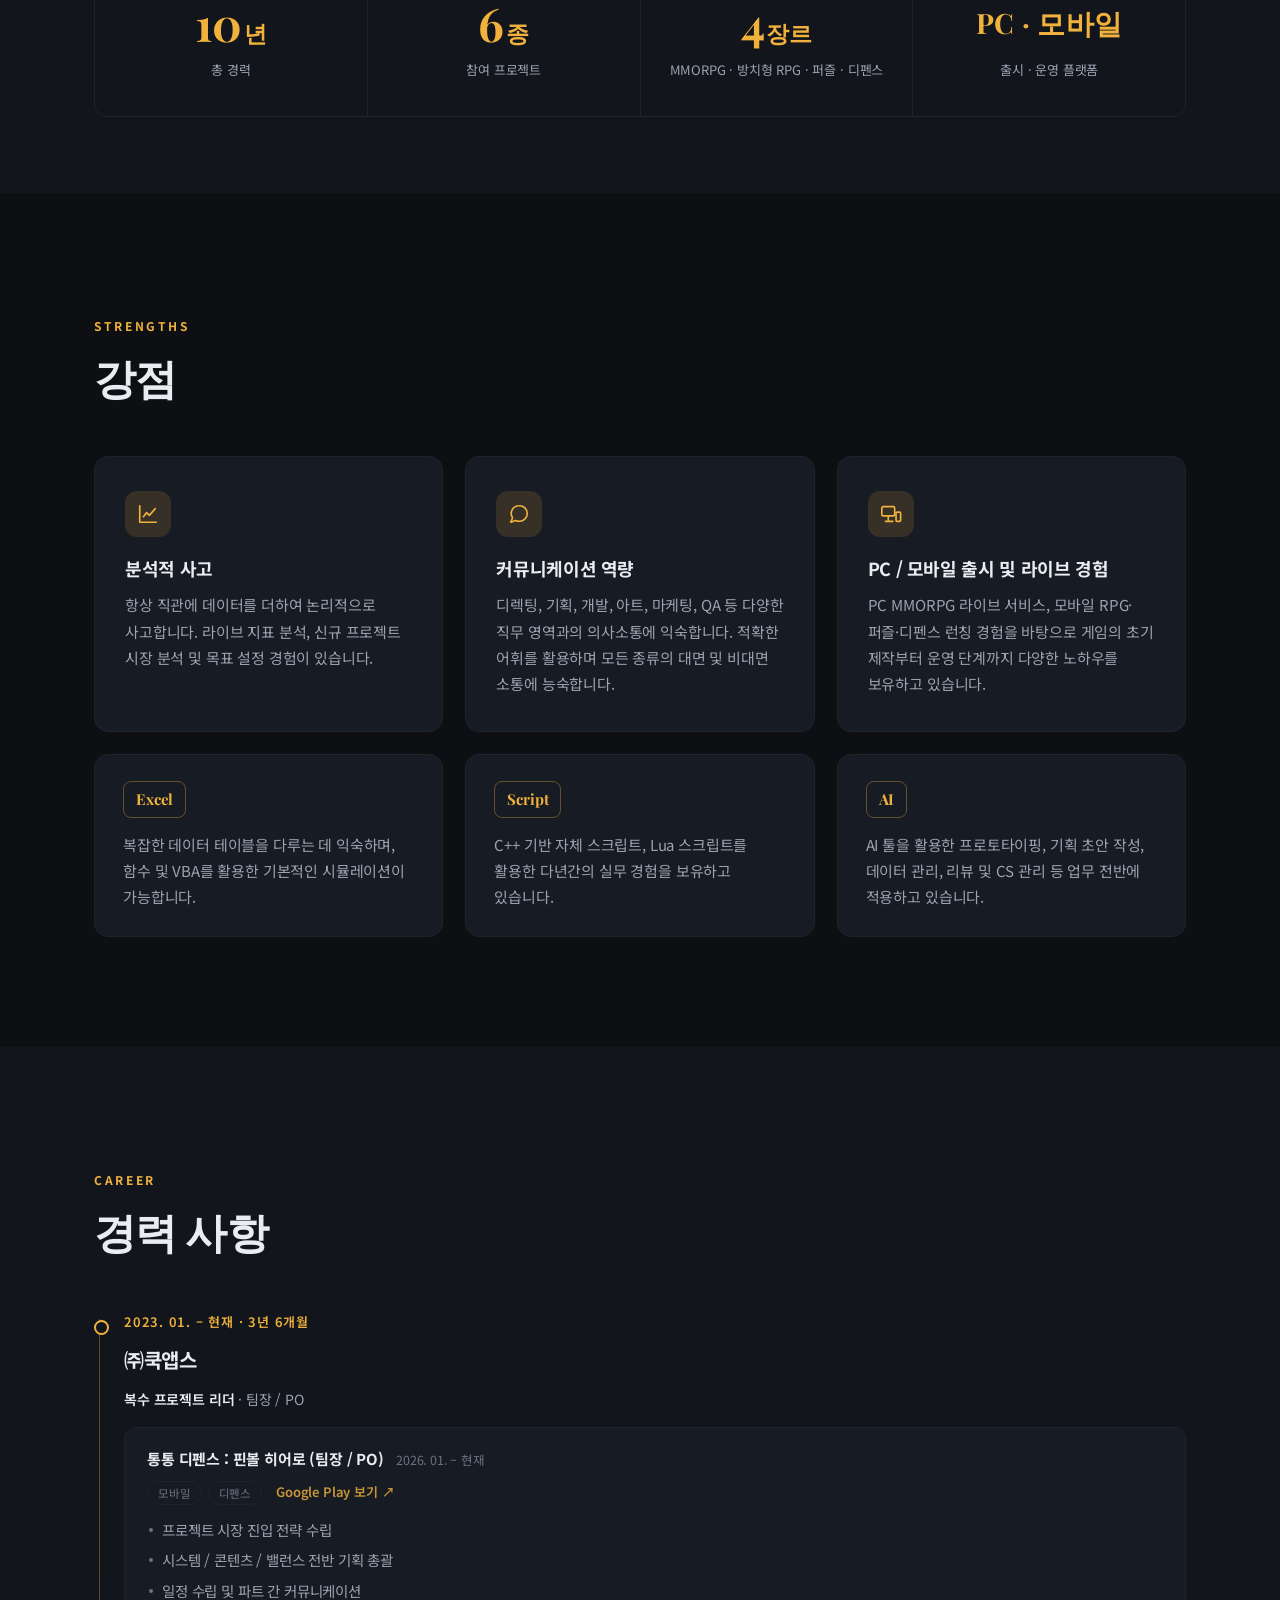
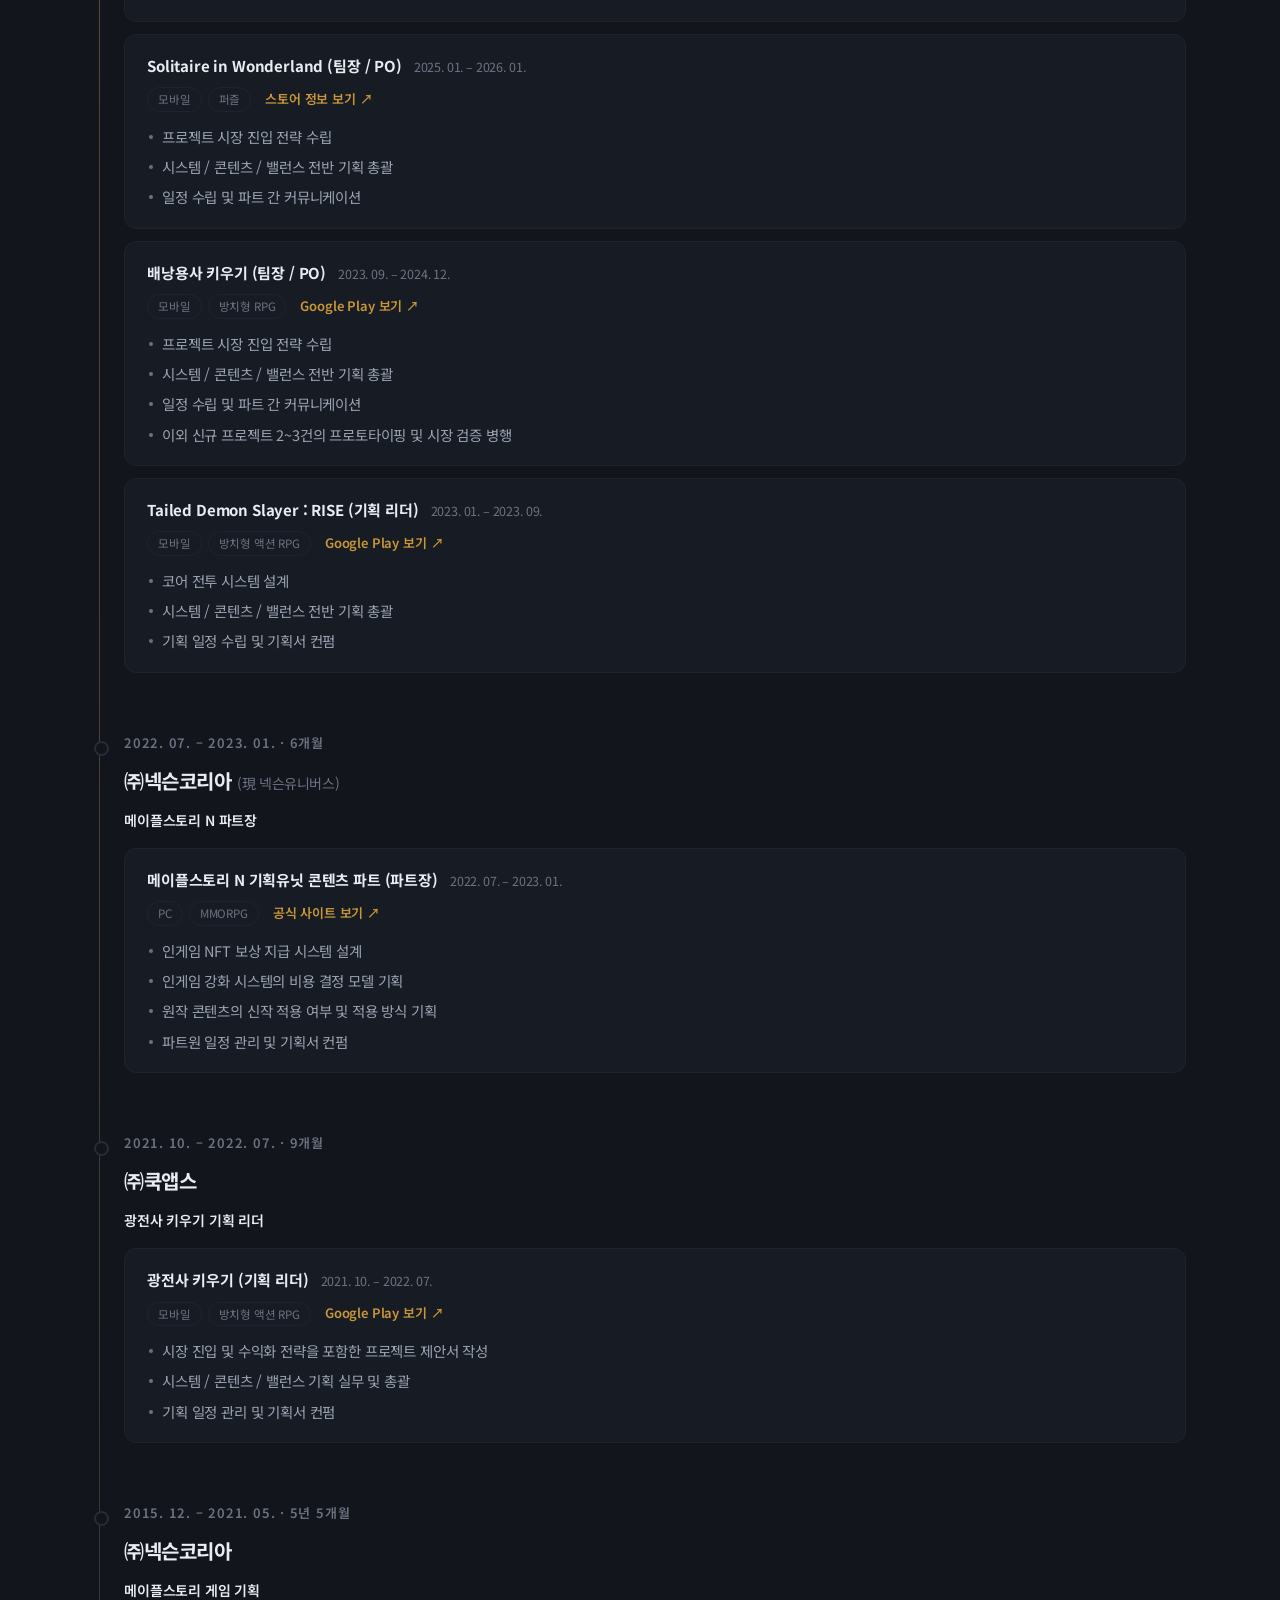
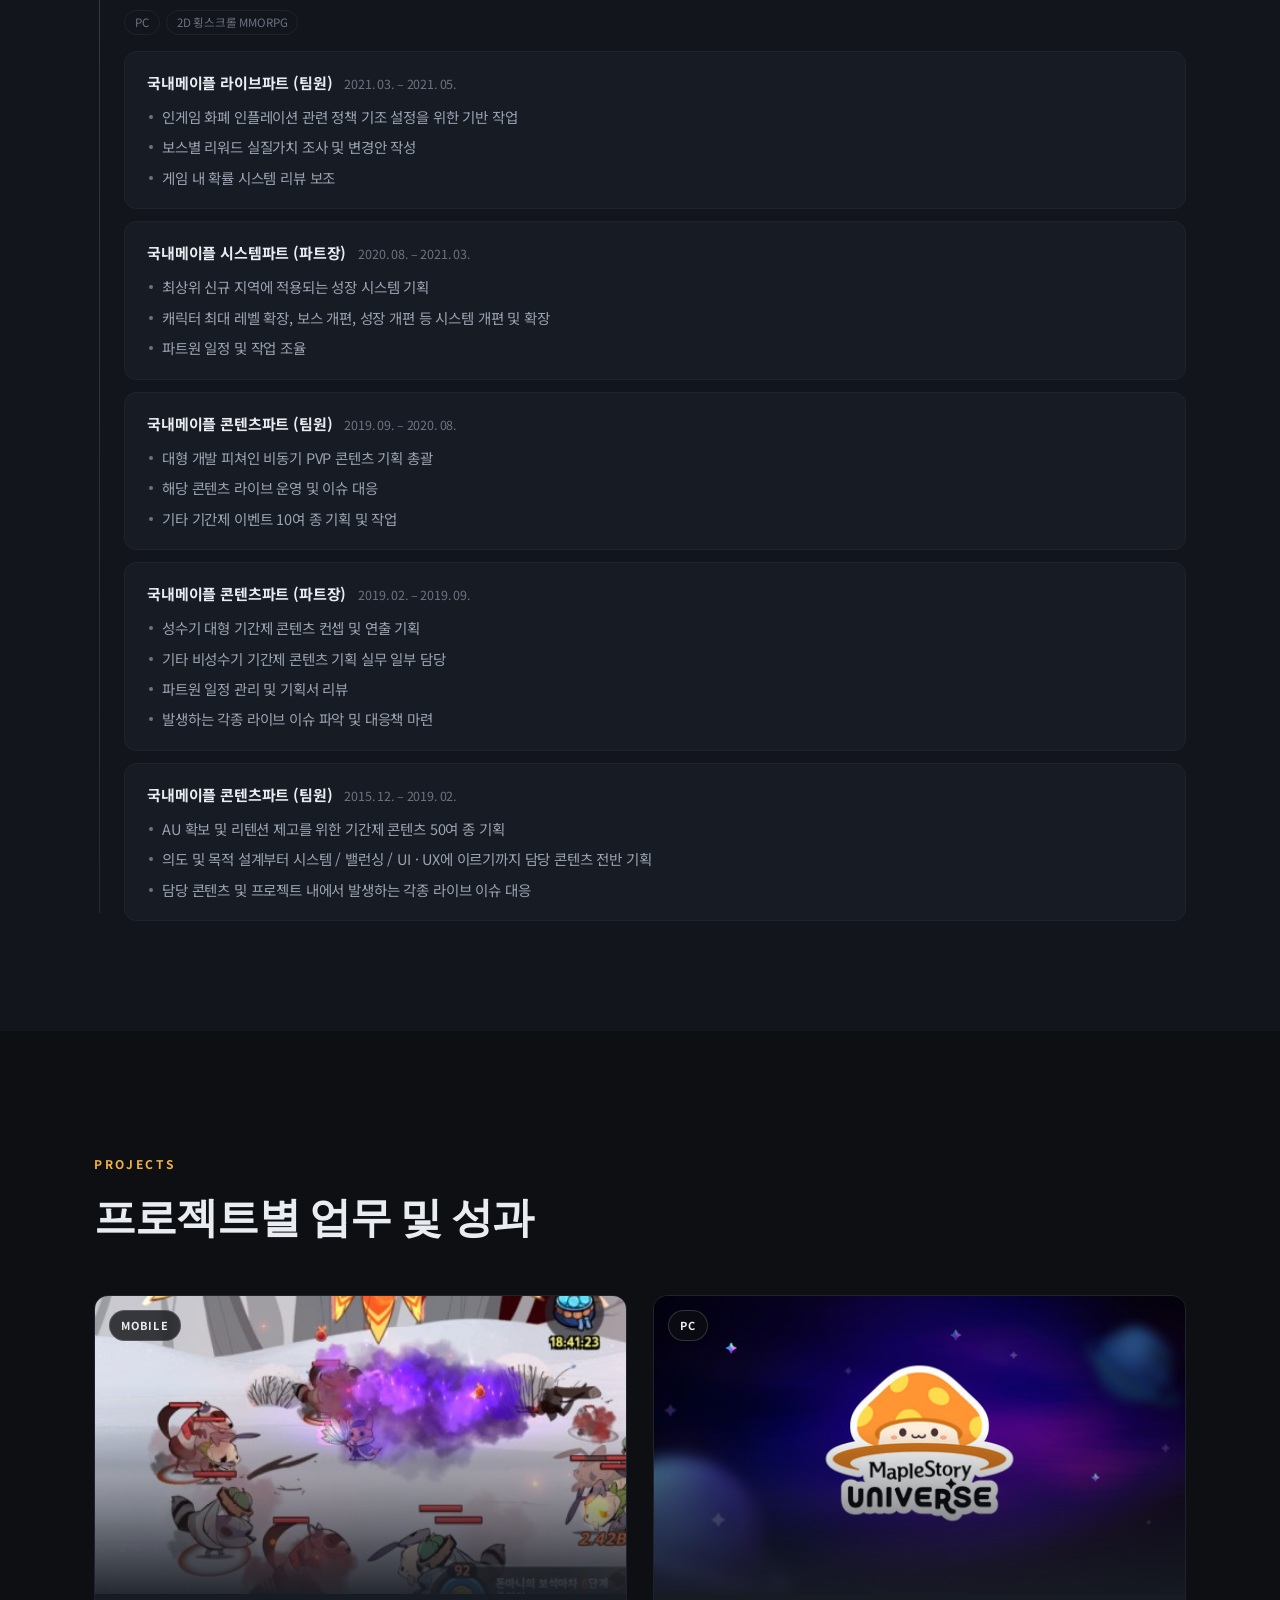
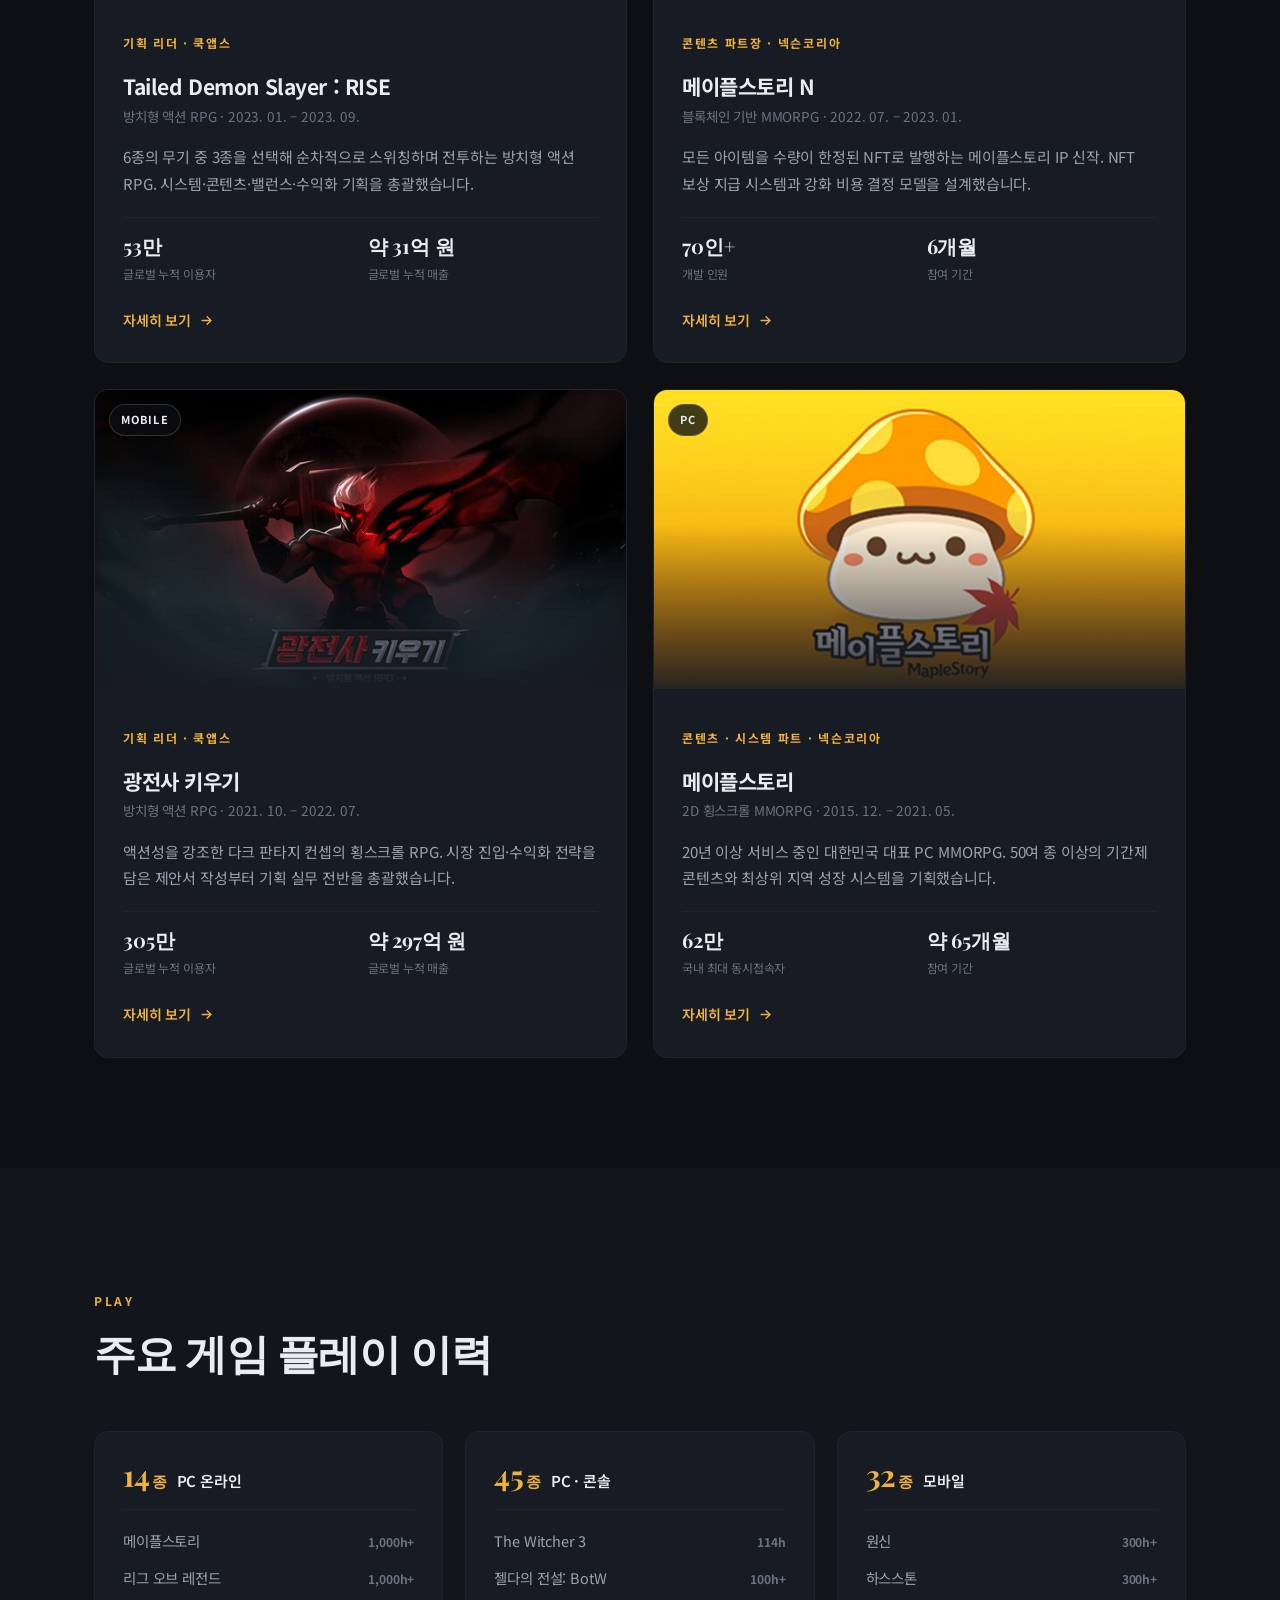
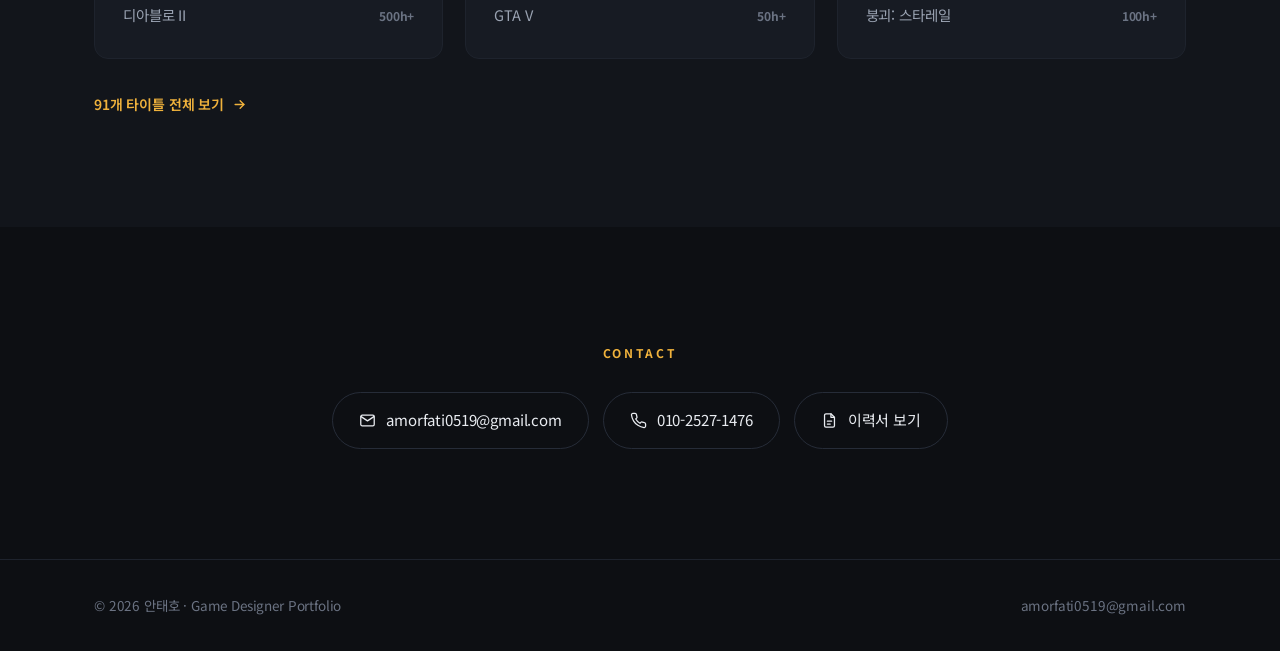
==== commit 6c5861af: "Add more play history titles and update spend amount - Add 쿠키런 크럼블, 변신 키우기 (mobile idle) and Slay th" ====
--- a/index.html
+++ b/index.html
@@ -493,7 +493,7 @@
 
       <div class="play-sum">
         <div class="play-sum__head">
-          <span class="play-sum__count">44<small>종</small></span>
+          <span class="play-sum__count">45<small>종</small></span>
           <span class="play-sum__name">PC · 콘솔</span>
         </div>
         <ul class="play-sum__list">
@@ -505,7 +505,7 @@
 
       <div class="play-sum">
         <div class="play-sum__head">
-          <span class="play-sum__count">30<small>종</small></span>
+          <span class="play-sum__count">32<small>종</small></span>
           <span class="play-sum__name">모바일</span>
         </div>
         <ul class="play-sum__list">
@@ -518,7 +518,7 @@
 
     <div class="play-more reveal">
       <a class="link-arrow" href="play.html">
-        88개 타이틀 전체 보기
+        91개 타이틀 전체 보기
         <svg viewBox="0 0 24 24" fill="none" stroke="currentColor" stroke-width="2.2" stroke-linecap="round" stroke-linejoin="round"><path d="M5 12h14"/><path d="M13 6l6 6-6 6"/></svg>
       </a>
     </div>
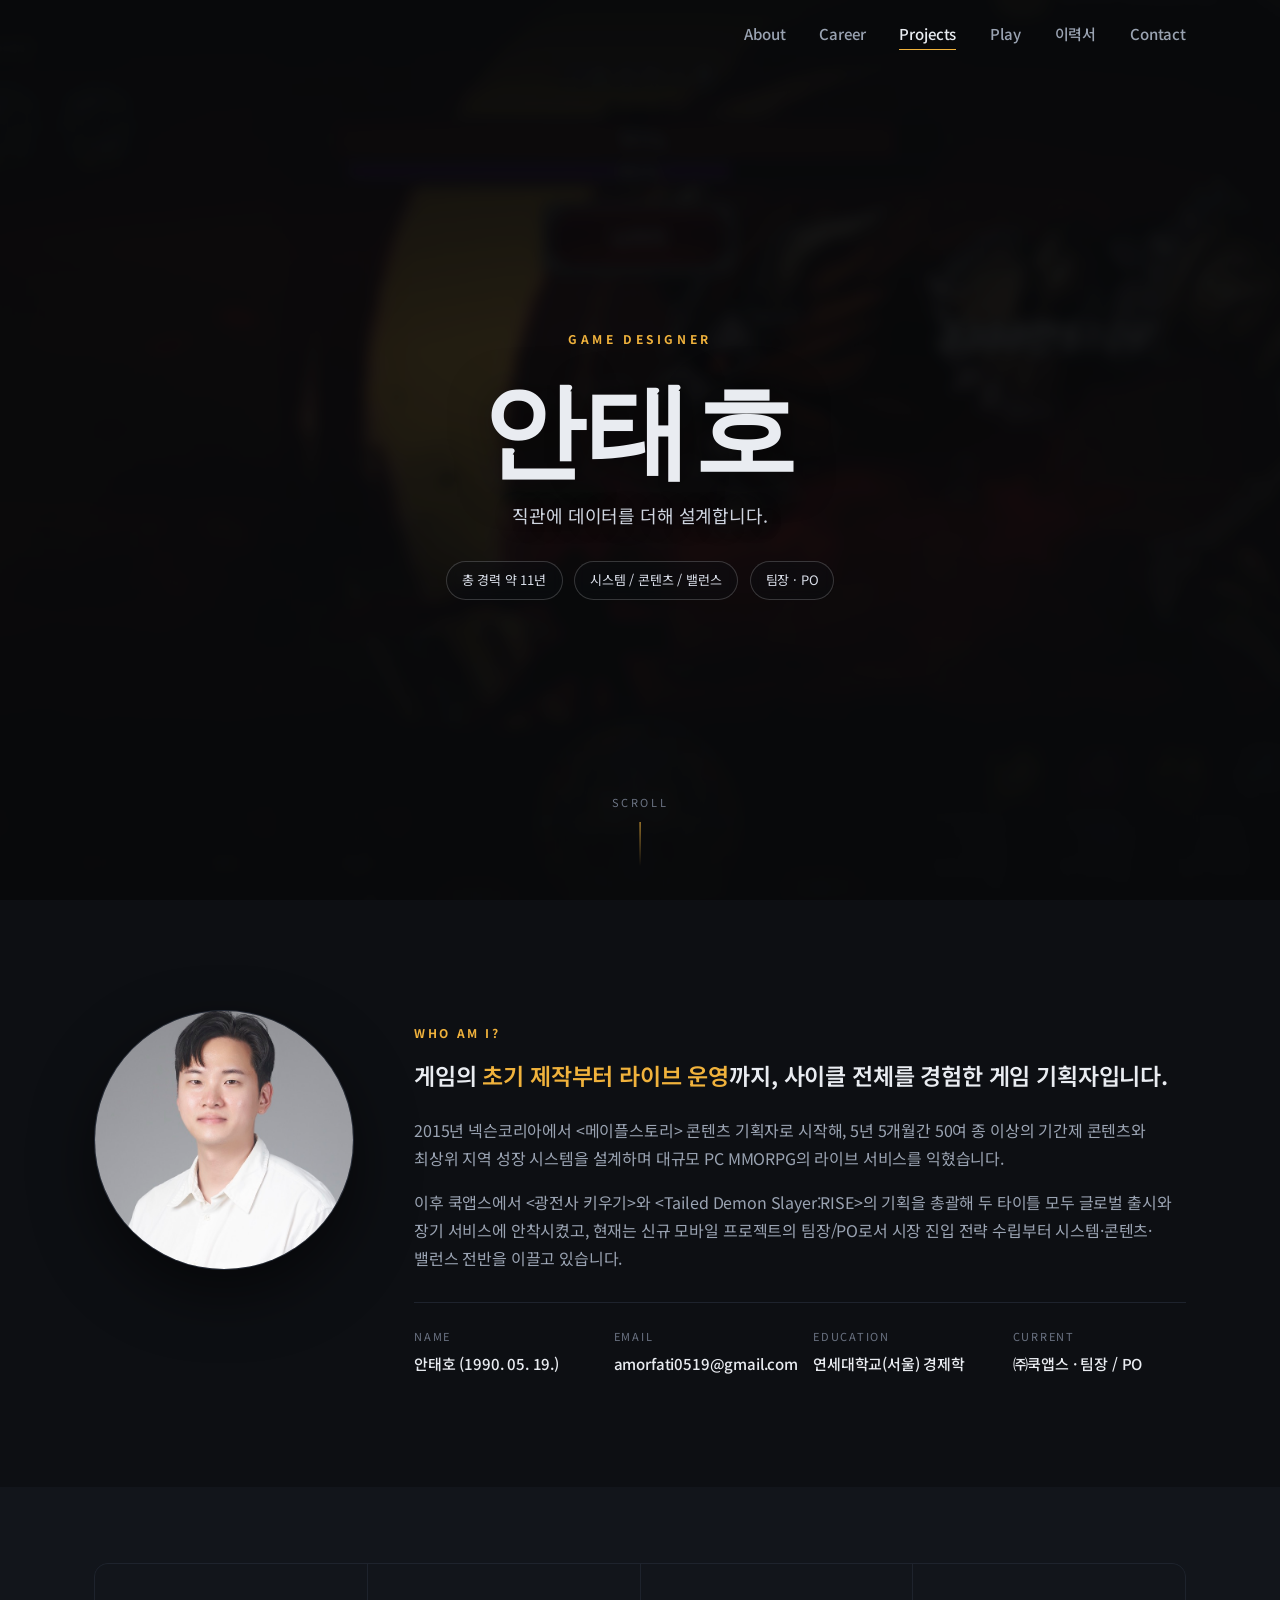
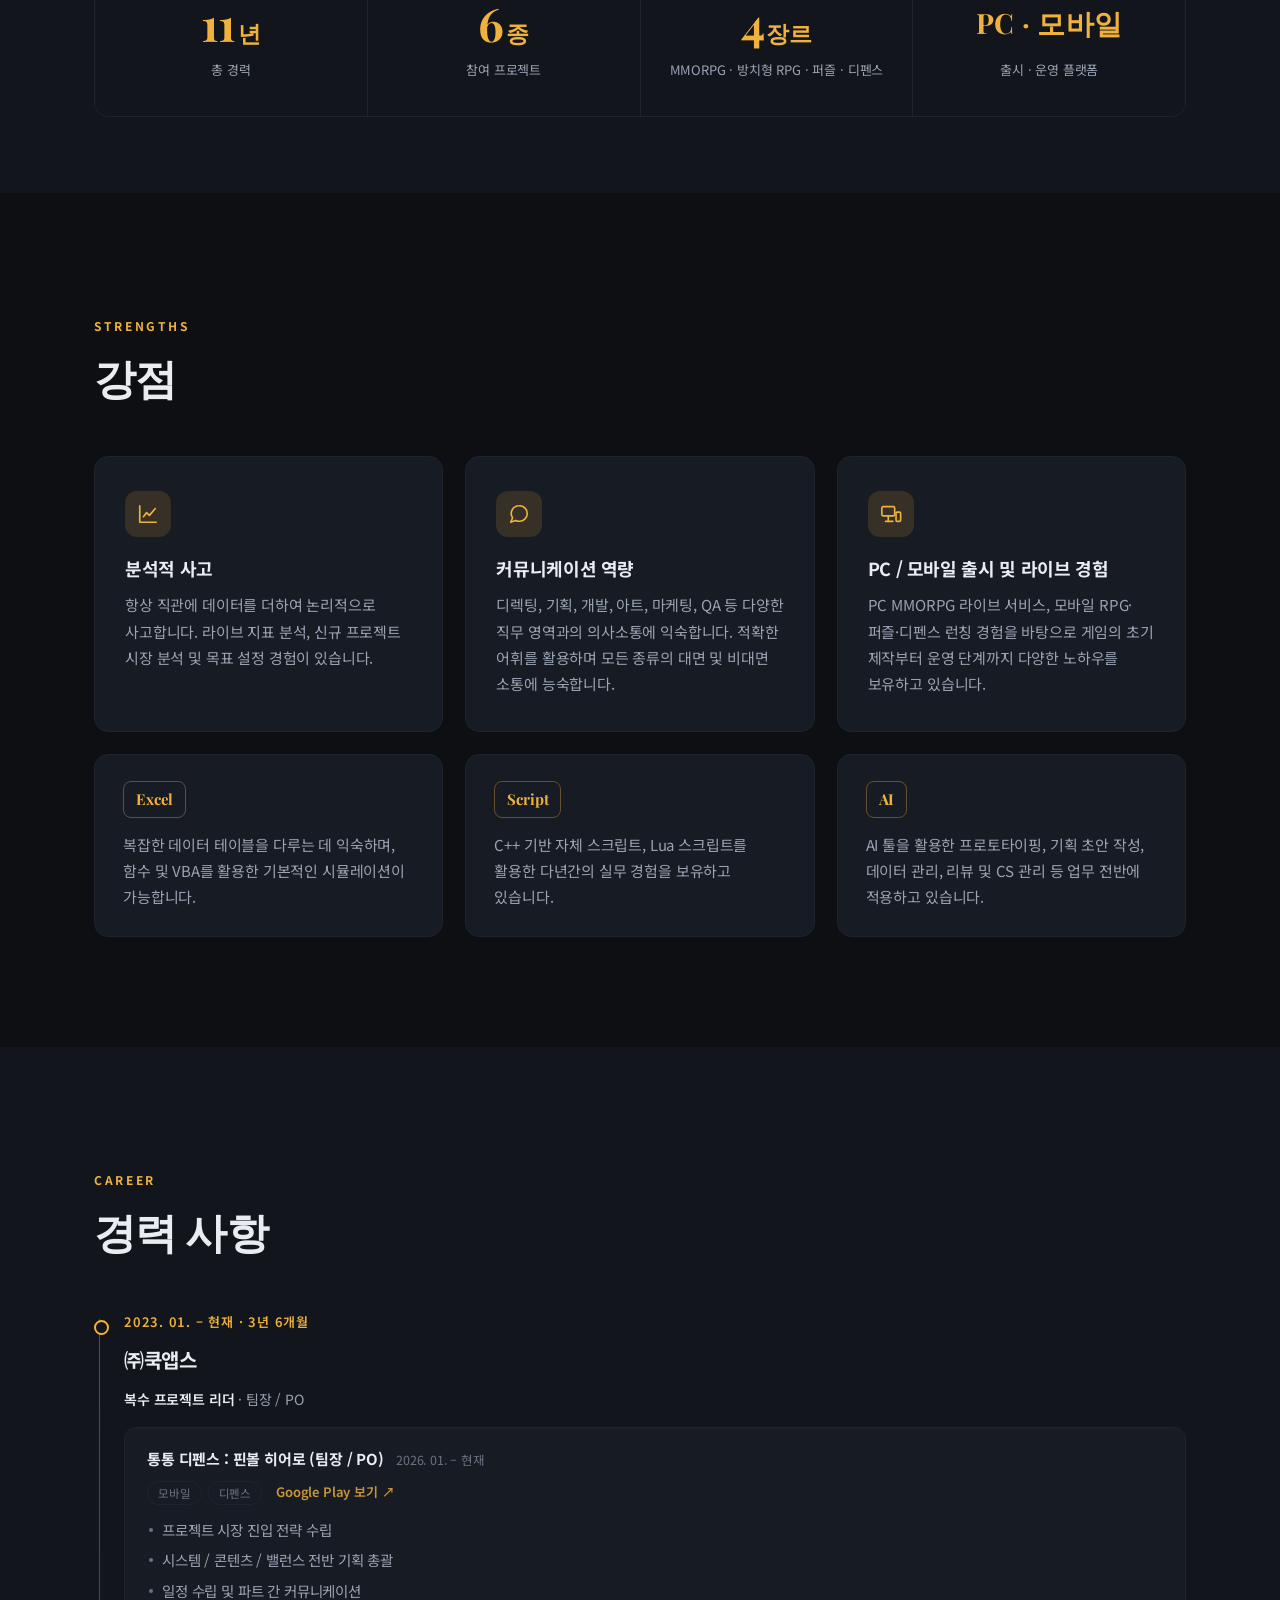
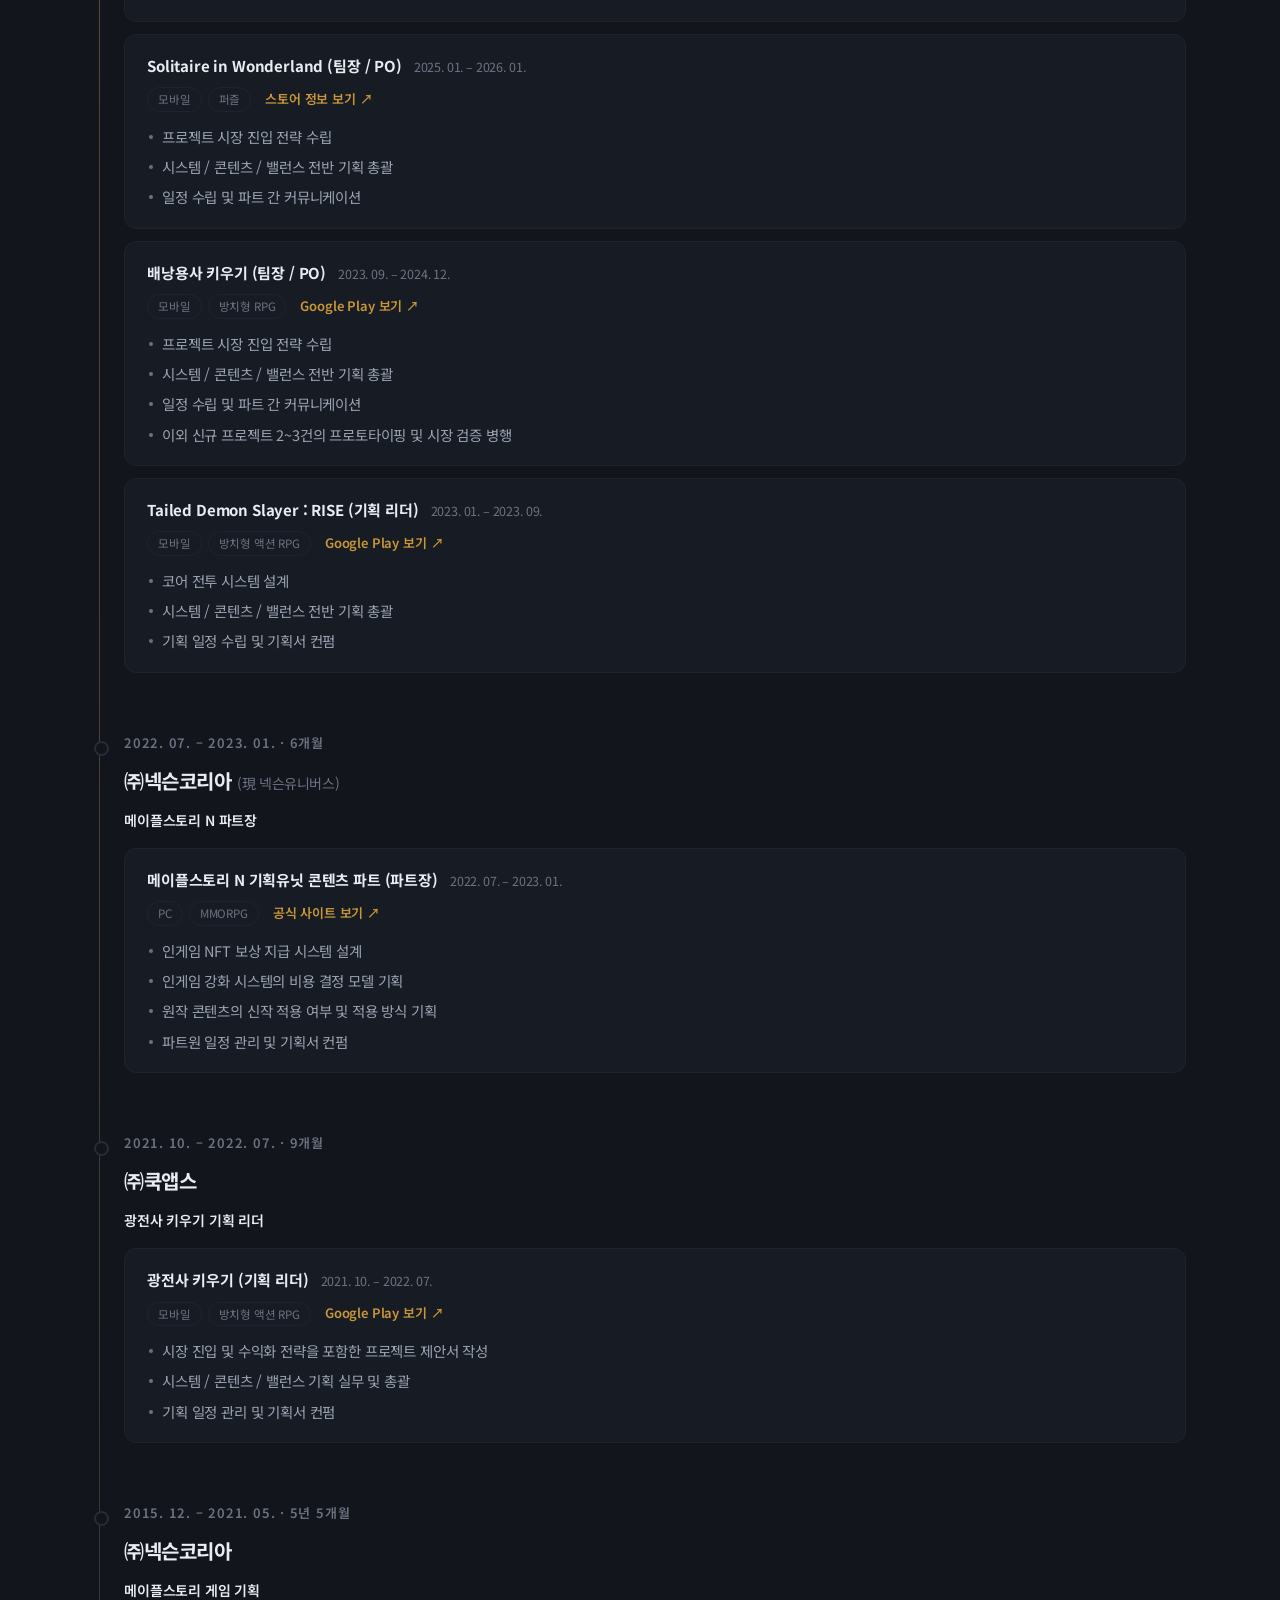
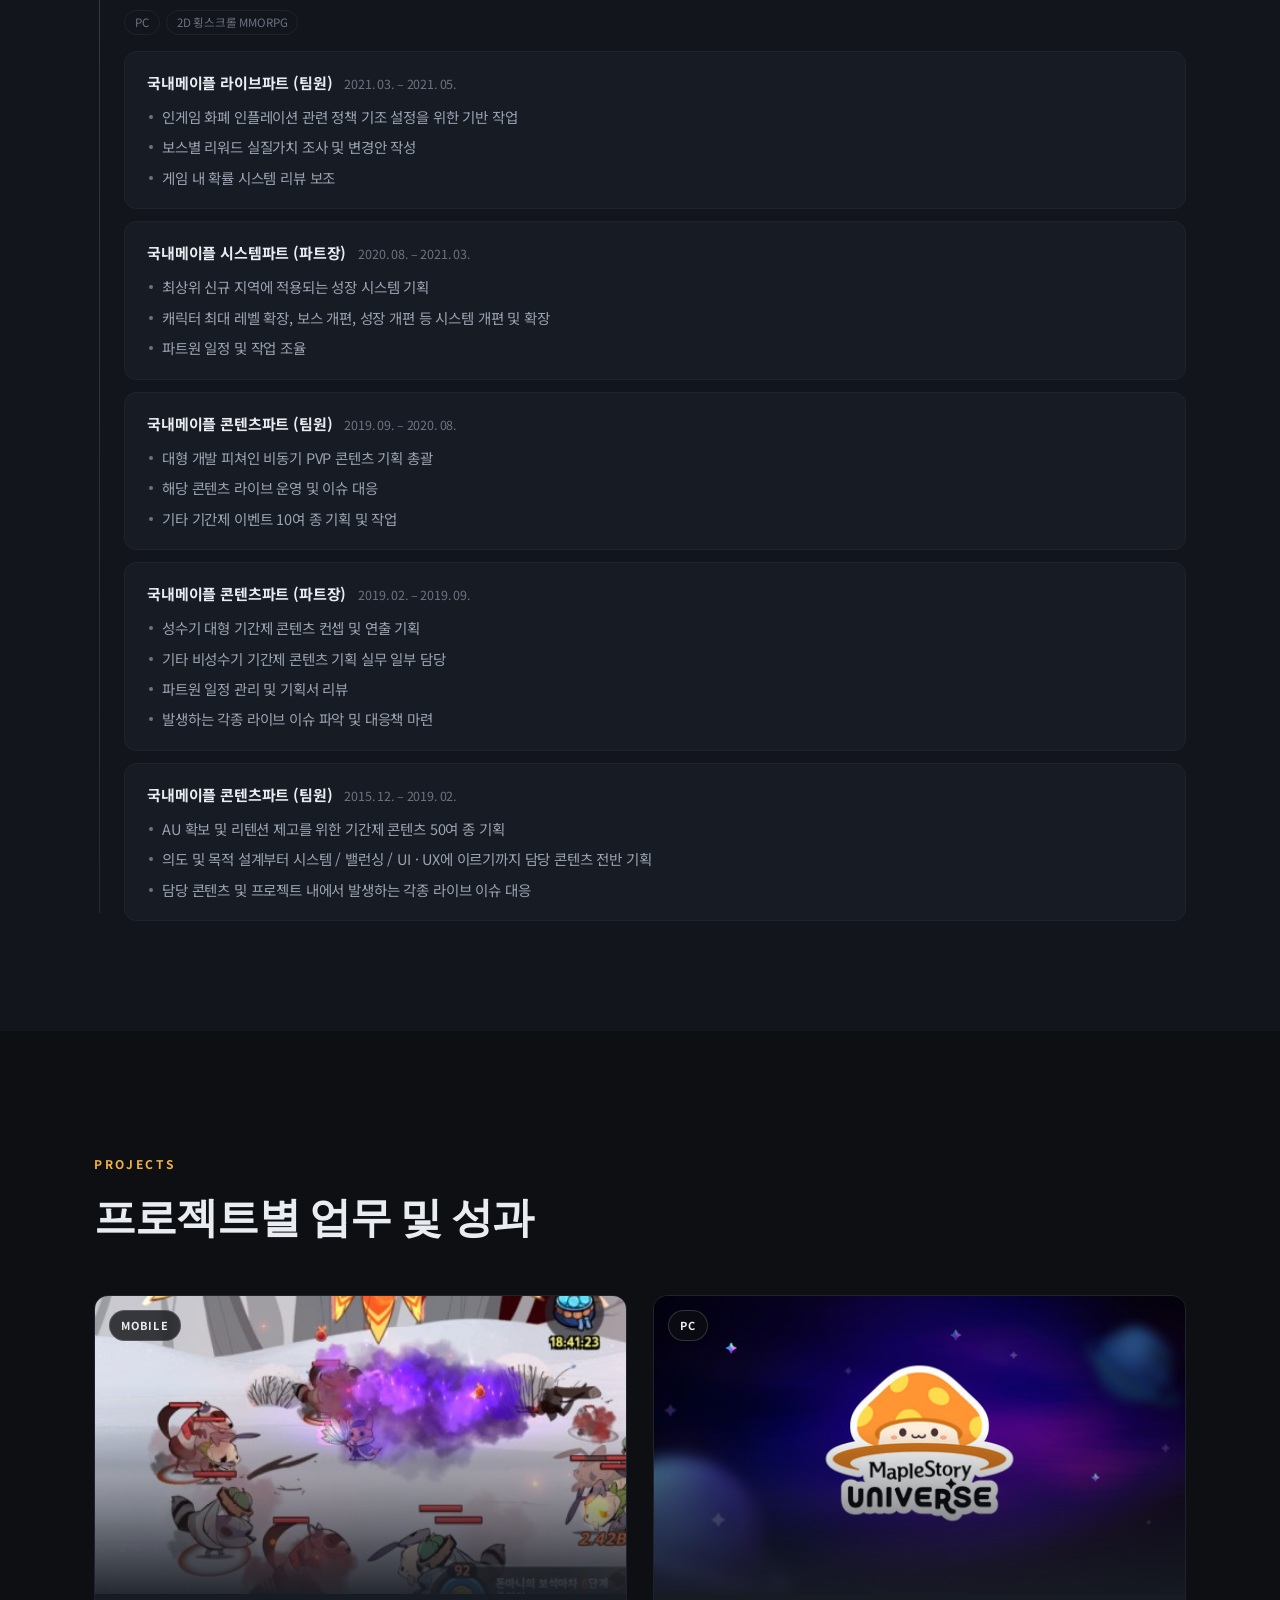
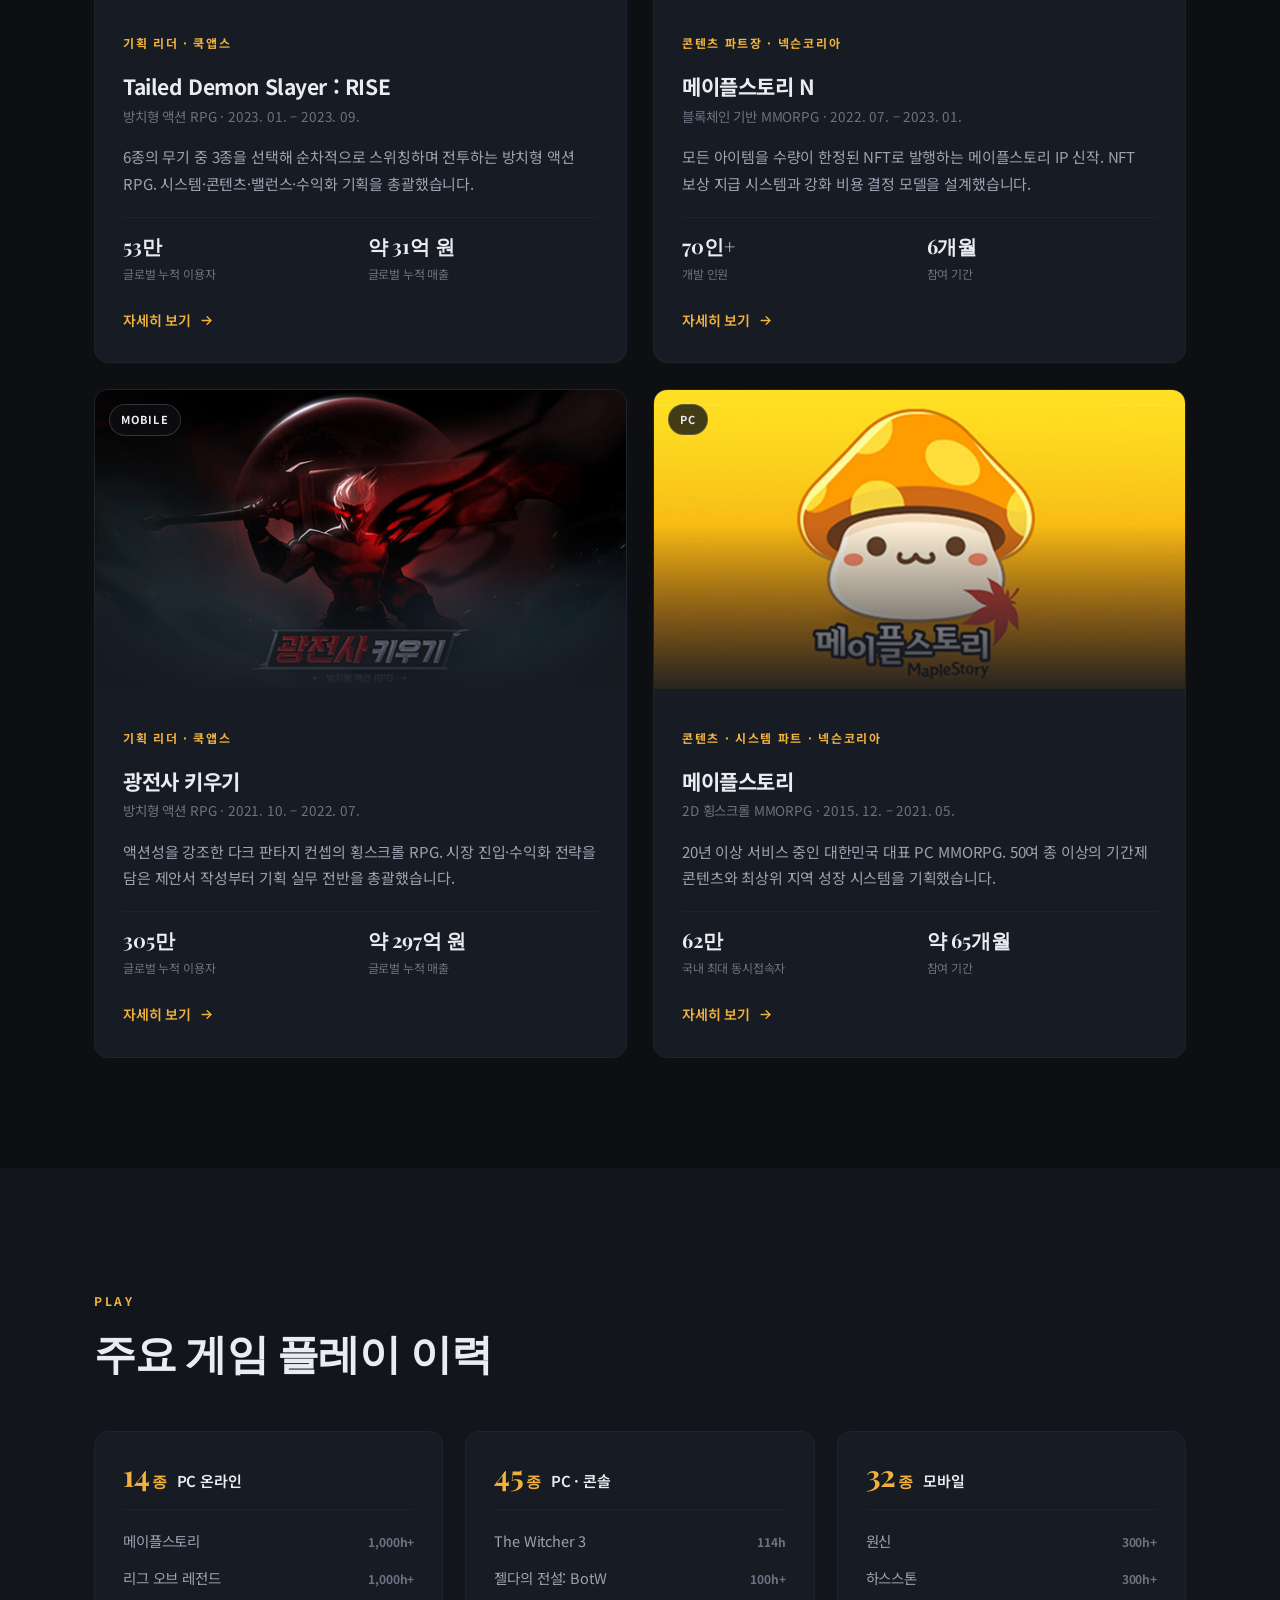
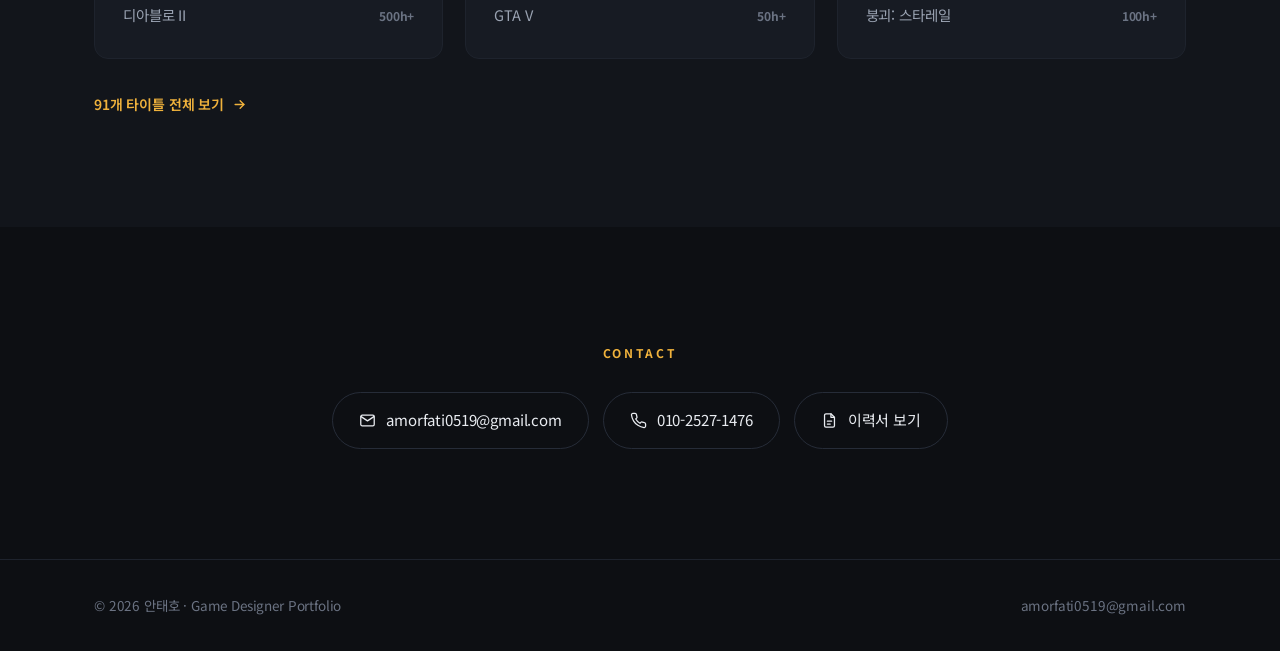
==== commit fa3a11dd: "Update career length to 11 years and simplify hero meta - Hero stat, meta description, og:descriptio" ====
--- a/index.html
+++ b/index.html
@@ -4,9 +4,9 @@
 <meta charset="utf-8">
 <meta name="viewport" content="width=device-width, initial-scale=1">
 <title>안태호 · Game Designer Portfolio</title>
-<meta name="description" content="10년차 게임 기획자 안태호의 포트폴리오. PC MMORPG 라이브 서비스부터 모바일 RPG·퍼즐·디펜스 신규 개발까지, 기획 총괄과 팀 리딩 경험을 소개합니다.">
+<meta name="description" content="11년차 게임 기획자 안태호의 포트폴리오. PC MMORPG 라이브 서비스부터 모바일 RPG·퍼즐·디펜스 신규 개발까지, 기획 총괄과 팀 리딩 경험을 소개합니다.">
 <meta property="og:title" content="안태호 · Game Designer Portfolio">
-<meta property="og:description" content="10년차 게임 기획자. 메이플스토리, 광전사 키우기, Tailed Demon Slayer:RISE 등 PC·모바일 타이틀의 시스템/콘텐츠/밸런스 기획 총괄.">
+<meta property="og:description" content="11년차 게임 기획자. 메이플스토리, 광전사 키우기, Tailed Demon Slayer:RISE 등 PC·모바일 타이틀의 시스템/콘텐츠/밸런스 기획 총괄.">
 <meta property="og:type" content="website">
 <meta property="og:image" content="assets/img/hero.jpg">
 <link rel="preconnect" href="https://fonts.googleapis.com">
@@ -43,8 +43,7 @@
       직관에 데이터를 더해 설계합니다.
     </p>
     <ul class="hero__meta">
-      <li>총 경력 약 10년</li>
-      <li>넥슨코리아 · 쿡앱스</li>
+      <li>총 경력 약 11년</li>
       <li>시스템 / 콘텐츠 / 밸런스</li>
       <li>팀장 · PO</li>
     </ul>
@@ -103,7 +102,7 @@
   <div class="wrap">
     <div class="stats reveal">
       <div class="stat">
-        <div class="stat__num" data-count="10">10<small>년</small></div>
+        <div class="stat__num" data-count="11">11<small>년</small></div>
         <div class="stat__label">총 경력</div>
       </div>
       <div class="stat">
